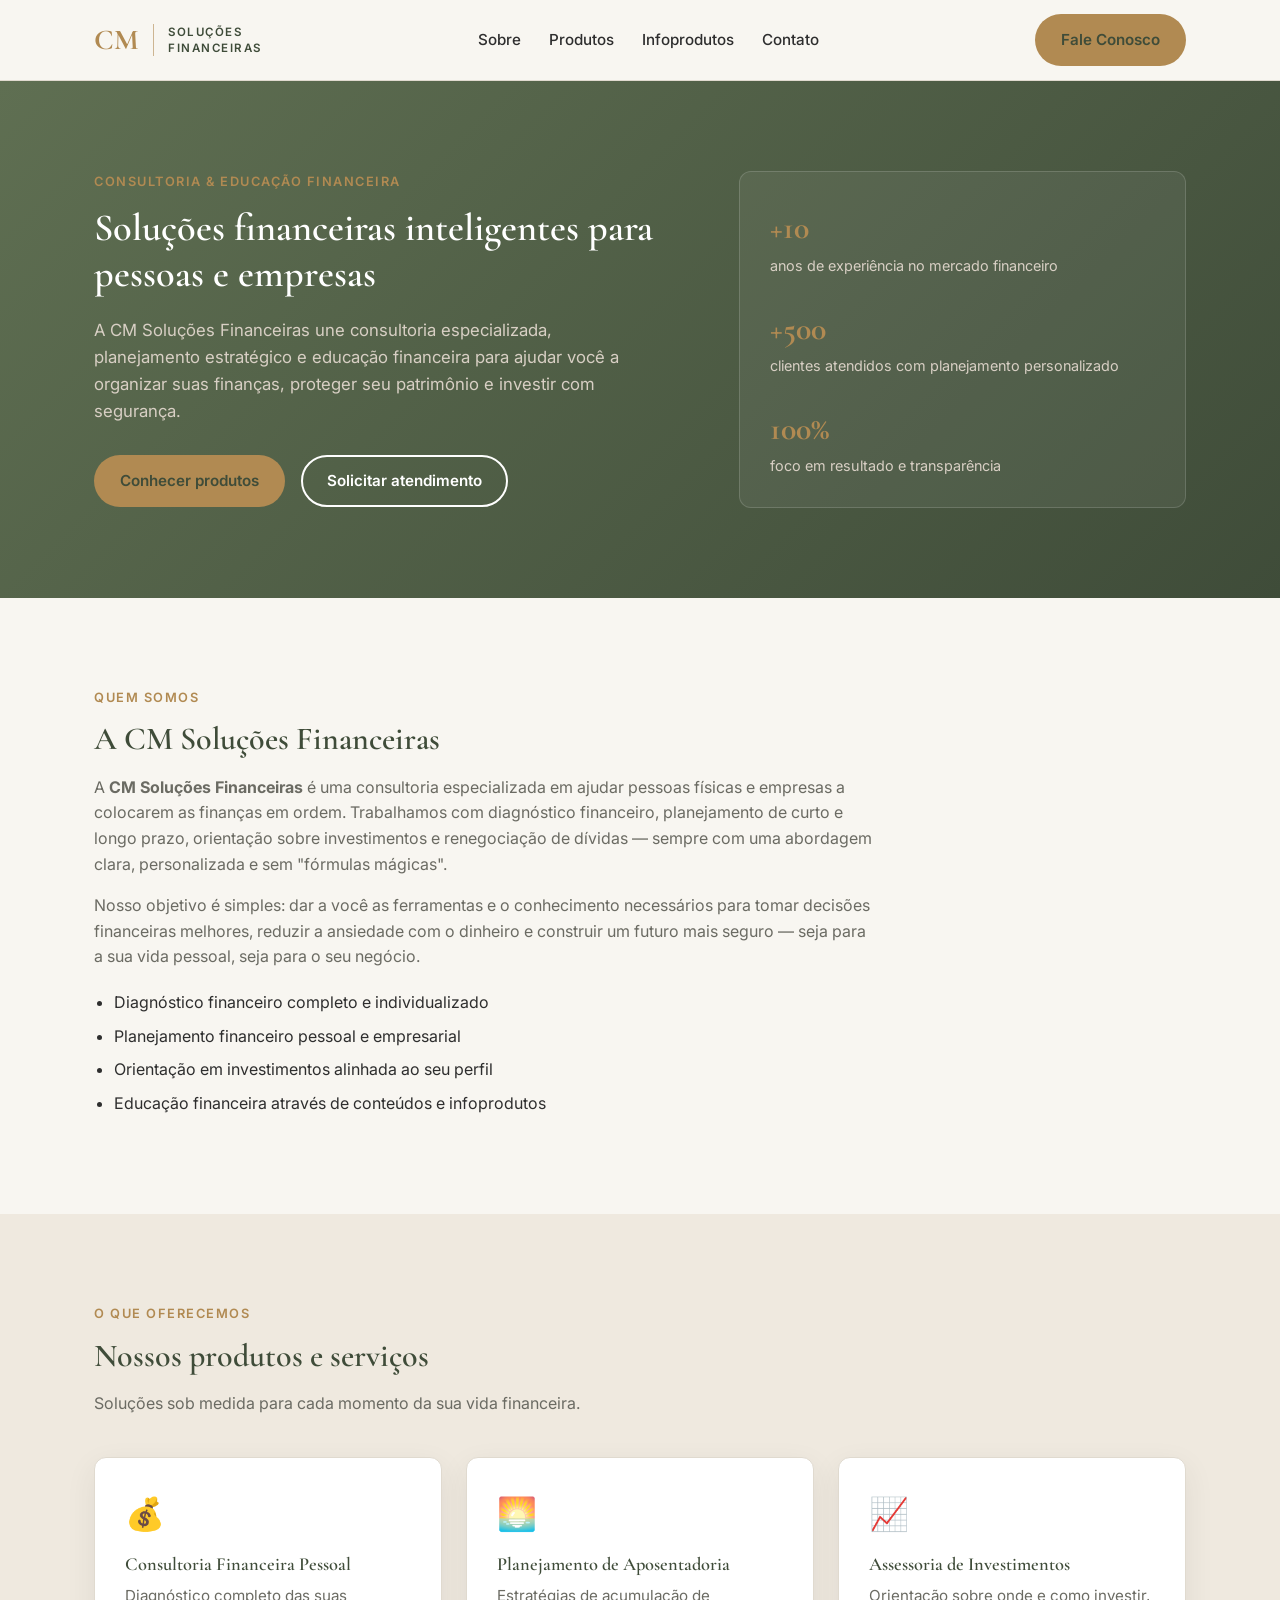
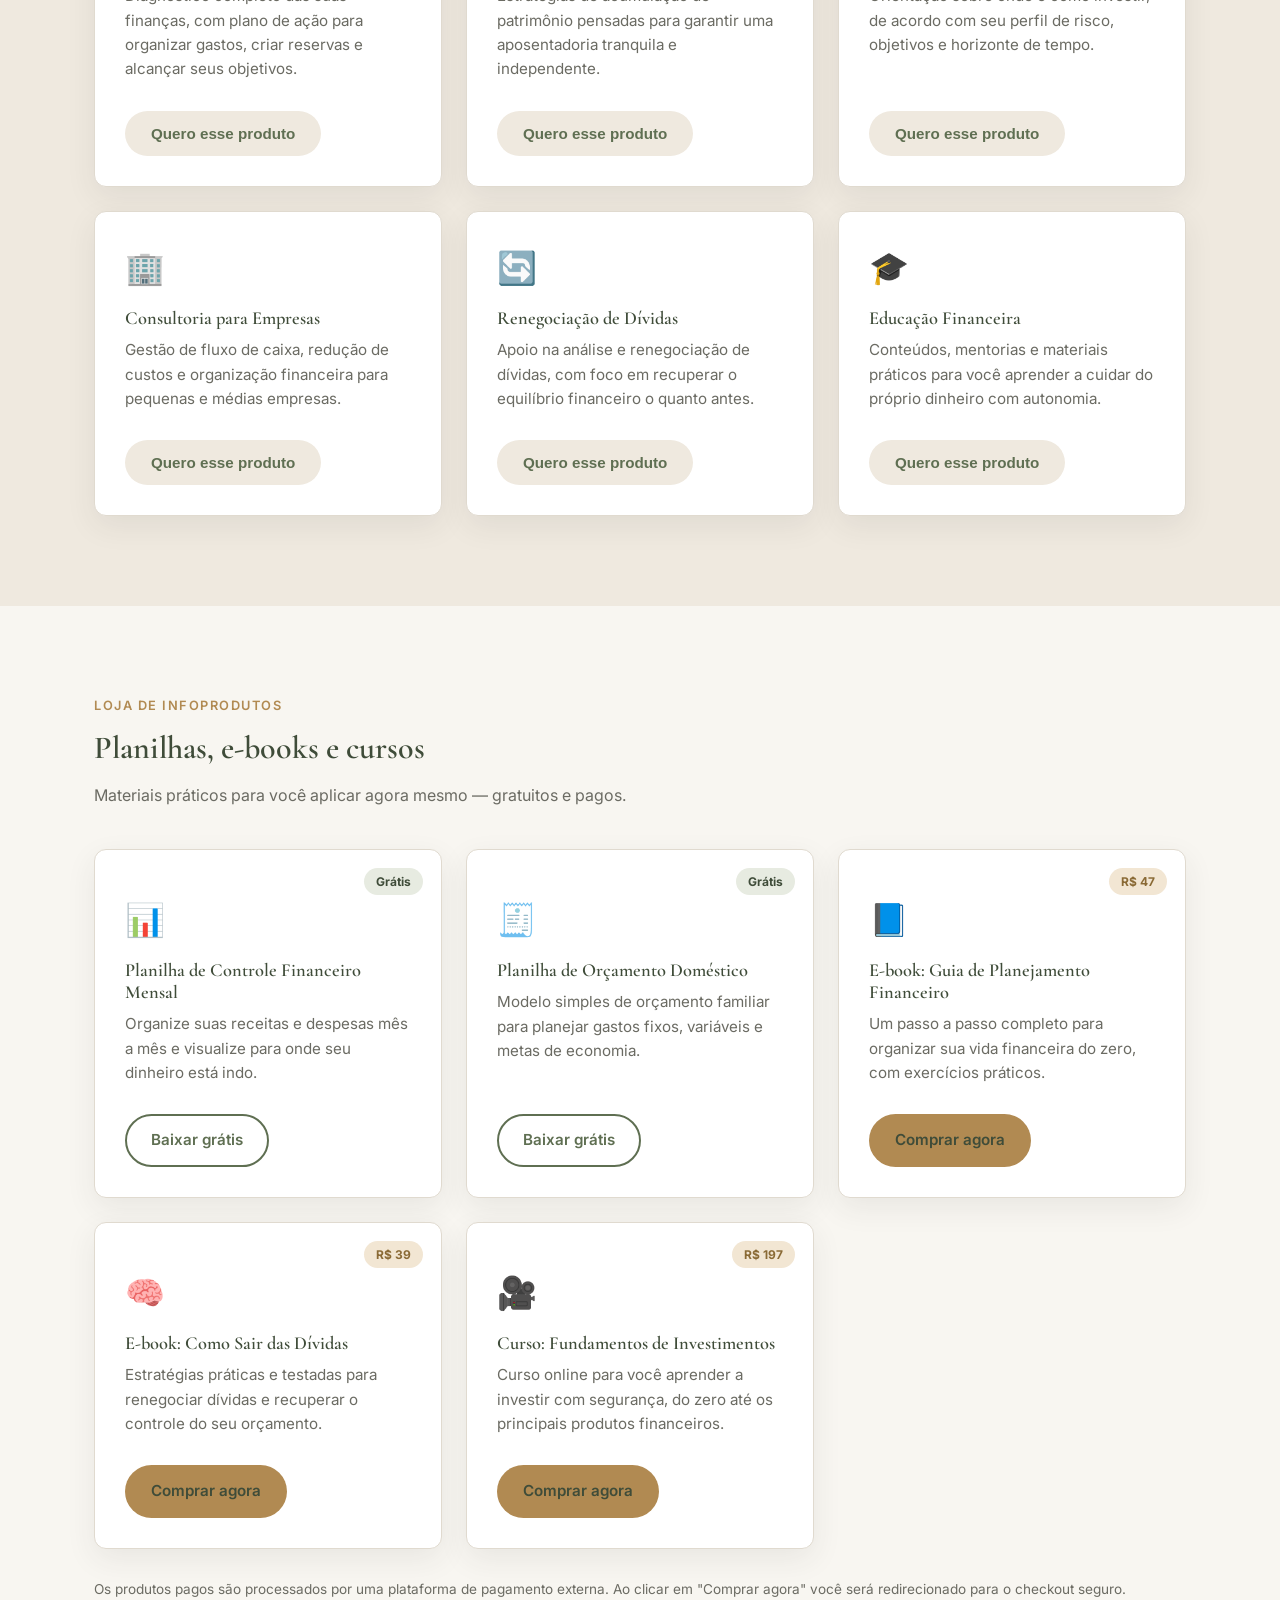
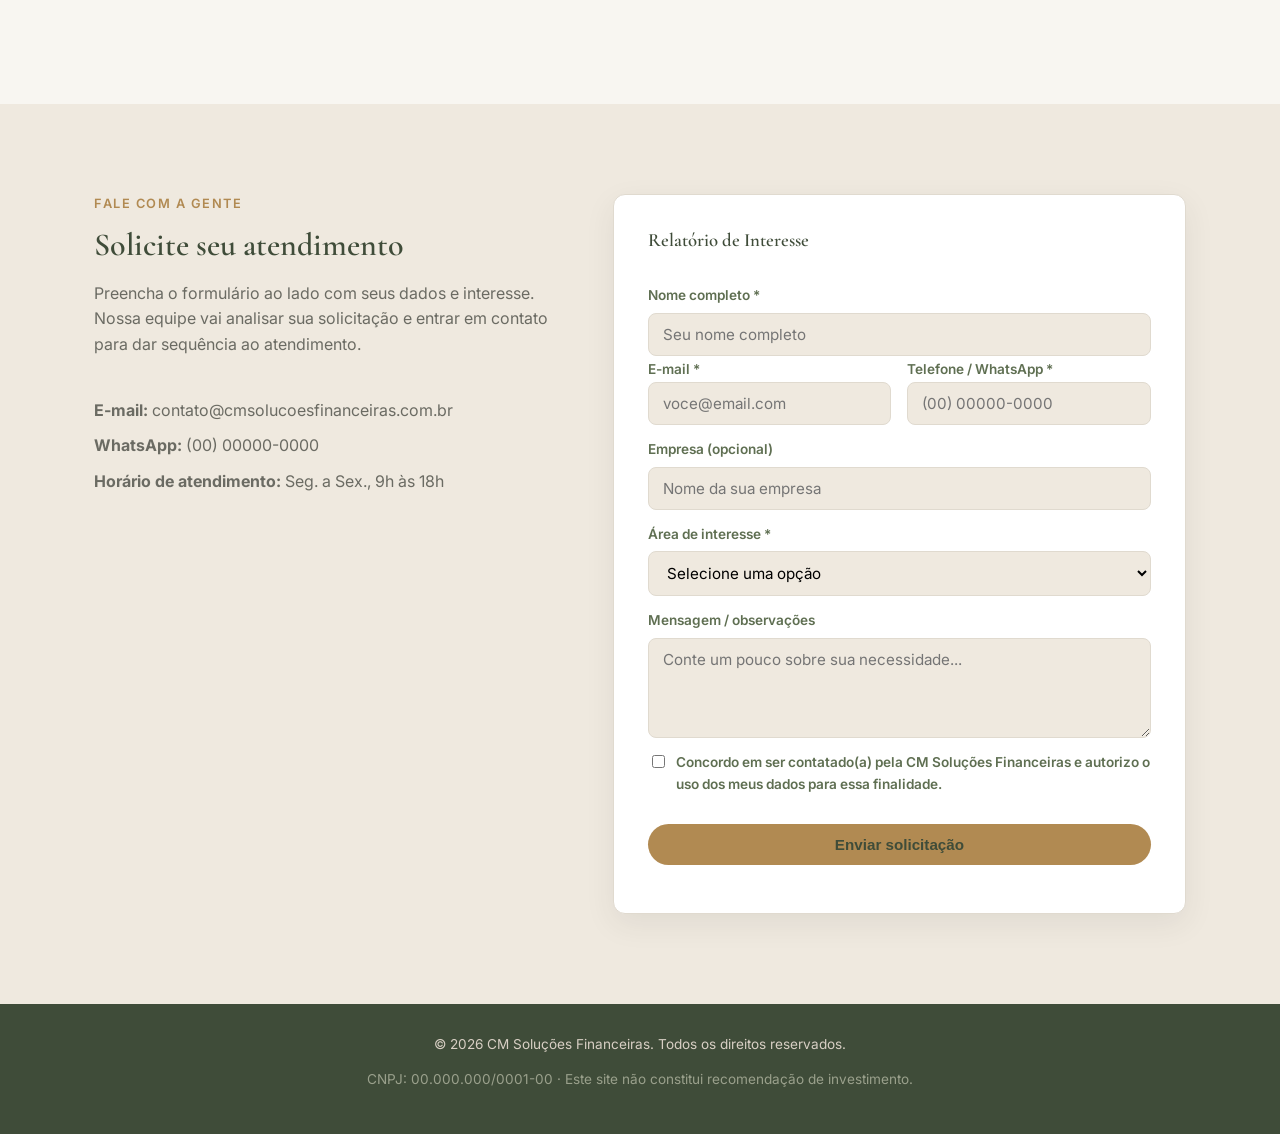
==== index.html @ c9928a62 "Aplica identidade visual da CM Soluções Financeiras Atualiza paleta de cores (verde oliva, dourado, " ====
<!DOCTYPE html>
<html lang="pt-BR">
<head>
<meta charset="UTF-8">
<meta name="viewport" content="width=device-width, initial-scale=1.0">
<title>CM Soluções Financeiras | Consultoria e Planejamento Financeiro</title>
<meta name="description" content="A CM Soluções Financeiras ajuda pessoas e empresas a organizar suas finanças, planejar investimentos e alcançar liberdade financeira. Conheça nossos produtos e infoprodutos.">
<link rel="preconnect" href="https://fonts.googleapis.com">
<link rel="preconnect" href="https://fonts.gstatic.com" crossorigin>
<link href="https://fonts.googleapis.com/css2?family=Cormorant+Garamond:wght@500;600;700&family=Inter:wght@400;500;600&display=swap" rel="stylesheet">
<link rel="stylesheet" href="assets/css/style.css">
</head>
<body>

<header class="site-header" id="topo">
  <div class="container header-inner">
    <a href="#topo" class="logo">
      <span class="logo-mark">CM</span>
      <span class="logo-divider"></span>
      <span class="logo-text">Soluções<br>Financeiras</span>
    </a>

    <nav class="nav" id="nav">
      <a href="#sobre">Sobre</a>
      <a href="#produtos">Produtos</a>
      <a href="#infoprodutos">Infoprodutos</a>
      <a href="#contato">Contato</a>
    </nav>

    <a href="#contato" class="btn btn-primary nav-cta">Fale Conosco</a>

    <button class="nav-toggle" id="navToggle" aria-label="Abrir menu" aria-expanded="false">
      <span></span><span></span><span></span>
    </button>
  </div>
</header>

<main>

  <!-- HERO -->
  <section class="hero">
    <div class="container hero-inner">
      <div class="hero-text">
        <p class="eyebrow">Consultoria &amp; Educação Financeira</p>
        <h1>Soluções financeiras inteligentes para pessoas e empresas</h1>
        <p class="hero-sub">
          A CM Soluções Financeiras une consultoria especializada, planejamento estratégico
          e educação financeira para ajudar você a organizar suas finanças, proteger seu
          patrimônio e investir com segurança.
        </p>
        <div class="hero-actions">
          <a href="#produtos" class="btn btn-primary">Conhecer produtos</a>
          <a href="#contato" class="btn btn-outline">Solicitar atendimento</a>
        </div>
      </div>
      <div class="hero-card">
        <div class="hero-card-stat">
          <span class="stat-number">+10</span>
          <span class="stat-label">anos de experiência no mercado financeiro</span>
        </div>
        <div class="hero-card-stat">
          <span class="stat-number">+500</span>
          <span class="stat-label">clientes atendidos com planejamento personalizado</span>
        </div>
        <div class="hero-card-stat">
          <span class="stat-number">100%</span>
          <span class="stat-label">foco em resultado e transparência</span>
        </div>
      </div>
    </div>
  </section>

  <!-- SOBRE -->
  <section id="sobre" class="section">
    <div class="container">
      <p class="section-eyebrow">Quem somos</p>
      <h2 class="section-title">A CM Soluções Financeiras</h2>
      <div class="sobre-grid">
        <p class="sobre-texto">
          A <strong>CM Soluções Financeiras</strong> é uma consultoria especializada em ajudar
          pessoas físicas e empresas a colocarem as finanças em ordem. Trabalhamos com
          diagnóstico financeiro, planejamento de curto e longo prazo, orientação sobre
          investimentos e renegociação de dívidas — sempre com uma abordagem clara,
          personalizada e sem "fórmulas mágicas".
        </p>
        <p class="sobre-texto">
          Nosso objetivo é simples: dar a você as ferramentas e o conhecimento necessários
          para tomar decisões financeiras melhores, reduzir a ansiedade com o dinheiro e
          construir um futuro mais seguro — seja para a sua vida pessoal, seja para o seu
          negócio.
        </p>
        <ul class="sobre-lista">
          <li>Diagnóstico financeiro completo e individualizado</li>
          <li>Planejamento financeiro pessoal e empresarial</li>
          <li>Orientação em investimentos alinhada ao seu perfil</li>
          <li>Educação financeira através de conteúdos e infoprodutos</li>
        </ul>
      </div>
    </div>
  </section>

  <!-- PRODUTOS -->
  <section id="produtos" class="section section-alt">
    <div class="container">
      <p class="section-eyebrow">O que oferecemos</p>
      <h2 class="section-title">Nossos produtos e serviços</h2>
      <p class="section-sub">Soluções sob medida para cada momento da sua vida financeira.</p>

      <div class="cards-grid">

        <div class="card" data-interesse="Consultoria Financeira Pessoal">
          <div class="card-icon">💰</div>
          <h3>Consultoria Financeira Pessoal</h3>
          <p>Diagnóstico completo das suas finanças, com plano de ação para organizar
             gastos, criar reservas e alcançar seus objetivos.</p>
          <button class="btn btn-ghost card-btn">Quero esse produto</button>
        </div>

        <div class="card" data-interesse="Planejamento de Aposentadoria">
          <div class="card-icon">🌅</div>
          <h3>Planejamento de Aposentadoria</h3>
          <p>Estratégias de acumulação de patrimônio pensadas para garantir uma
             aposentadoria tranquila e independente.</p>
          <button class="btn btn-ghost card-btn">Quero esse produto</button>
        </div>

        <div class="card" data-interesse="Assessoria de Investimentos">
          <div class="card-icon">📈</div>
          <h3>Assessoria de Investimentos</h3>
          <p>Orientação sobre onde e como investir, de acordo com seu perfil de risco,
             objetivos e horizonte de tempo.</p>
          <button class="btn btn-ghost card-btn">Quero esse produto</button>
        </div>

        <div class="card" data-interesse="Consultoria Financeira para Empresas">
          <div class="card-icon">🏢</div>
          <h3>Consultoria para Empresas</h3>
          <p>Gestão de fluxo de caixa, redução de custos e organização financeira para
             pequenas e médias empresas.</p>
          <button class="btn btn-ghost card-btn">Quero esse produto</button>
        </div>

        <div class="card" data-interesse="Renegociação de Dívidas">
          <div class="card-icon">🔄</div>
          <h3>Renegociação de Dívidas</h3>
          <p>Apoio na análise e renegociação de dívidas, com foco em recuperar o
             equilíbrio financeiro o quanto antes.</p>
          <button class="btn btn-ghost card-btn">Quero esse produto</button>
        </div>

        <div class="card" data-interesse="Educação Financeira">
          <div class="card-icon">🎓</div>
          <h3>Educação Financeira</h3>
          <p>Conteúdos, mentorias e materiais práticos para você aprender a cuidar do
             próprio dinheiro com autonomia.</p>
          <button class="btn btn-ghost card-btn">Quero esse produto</button>
        </div>

      </div>
    </div>
  </section>

  <!-- INFOPRODUTOS -->
  <section id="infoprodutos" class="section">
    <div class="container">
      <p class="section-eyebrow">Loja de Infoprodutos</p>
      <h2 class="section-title">Planilhas, e-books e cursos</h2>
      <p class="section-sub">
        Materiais práticos para você aplicar agora mesmo — gratuitos e pagos.
      </p>

      <div class="cards-grid cards-grid-info">

        <div class="card card-info">
          <span class="badge badge-free">Grátis</span>
          <div class="card-icon">📊</div>
          <h3>Planilha de Controle Financeiro Mensal</h3>
          <p>Organize suas receitas e despesas mês a mês e visualize para onde seu
             dinheiro está indo.</p>
          <a href="assets/downloads/planilha-controle-financeiro-mensal.csv"
             class="btn btn-outline card-btn" download>Baixar grátis</a>
        </div>

        <div class="card card-info">
          <span class="badge badge-free">Grátis</span>
          <div class="card-icon">🧾</div>
          <h3>Planilha de Orçamento Doméstico</h3>
          <p>Modelo simples de orçamento familiar para planejar gastos fixos, variáveis
             e metas de economia.</p>
          <a href="assets/downloads/planilha-orcamento-domestico.csv"
             class="btn btn-outline card-btn" download>Baixar grátis</a>
        </div>

        <div class="card card-info">
          <span class="badge badge-paid">R$ 47</span>
          <div class="card-icon">📘</div>
          <h3>E-book: Guia de Planejamento Financeiro</h3>
          <p>Um passo a passo completo para organizar sua vida financeira do zero, com
             exercícios práticos.</p>
          <a href="#" class="btn btn-primary card-btn btn-comprar" data-produto="E-book Guia de Planejamento Financeiro">Comprar agora</a>
        </div>

        <div class="card card-info">
          <span class="badge badge-paid">R$ 39</span>
          <div class="card-icon">🧠</div>
          <h3>E-book: Como Sair das Dívidas</h3>
          <p>Estratégias práticas e testadas para renegociar dívidas e recuperar o
             controle do seu orçamento.</p>
          <a href="#" class="btn btn-primary card-btn btn-comprar" data-produto="E-book Como Sair das Dividas">Comprar agora</a>
        </div>

        <div class="card card-info">
          <span class="badge badge-paid">R$ 197</span>
          <div class="card-icon">🎥</div>
          <h3>Curso: Fundamentos de Investimentos</h3>
          <p>Curso online para você aprender a investir com segurança, do zero até os
             principais produtos financeiros.</p>
          <a href="#" class="btn btn-primary card-btn btn-comprar" data-produto="Curso Fundamentos de Investimentos">Comprar agora</a>
        </div>

      </div>

      <p class="info-nota">
        Os produtos pagos são processados por uma plataforma de pagamento externa.
        Ao clicar em "Comprar agora" você será redirecionado para o checkout seguro.
      </p>
    </div>
  </section>

  <!-- CONTATO / RELATÓRIO -->
  <section id="contato" class="section section-alt">
    <div class="container contato-grid">
      <div class="contato-info">
        <p class="section-eyebrow">Fale com a gente</p>
        <h2 class="section-title">Solicite seu atendimento</h2>
        <p class="section-sub">
          Preencha o formulário ao lado com seus dados e interesse. Nossa equipe vai
          analisar sua solicitação e entrar em contato para dar sequência ao atendimento.
        </p>

        <ul class="contato-lista">
          <li><strong>E-mail:</strong> contato@cmsolucoesfinanceiras.com.br</li>
          <li><strong>WhatsApp:</strong> (00) 00000-0000</li>
          <li><strong>Horário de atendimento:</strong> Seg. a Sex., 9h às 18h</li>
        </ul>
      </div>

      <form class="form-relatorio" id="formRelatorio" action="https://formspree.io/f/SEU_FORM_ID" method="POST">
        <h3>Relatório de Interesse</h3>

        <label for="nome">Nome completo *</label>
        <input type="text" id="nome" name="nome" required placeholder="Seu nome completo">

        <div class="form-row">
          <div>
            <label for="email">E-mail *</label>
            <input type="email" id="email" name="email" required placeholder="voce@email.com">
          </div>
          <div>
            <label for="telefone">Telefone / WhatsApp *</label>
            <input type="tel" id="telefone" name="telefone" required placeholder="(00) 00000-0000">
          </div>
        </div>

        <label for="empresa">Empresa (opcional)</label>
        <input type="text" id="empresa" name="empresa" placeholder="Nome da sua empresa">

        <label for="interesse">Área de interesse *</label>
        <select id="interesse" name="interesse" required>
          <option value="" disabled selected>Selecione uma opção</option>
          <option>Consultoria Financeira Pessoal</option>
          <option>Planejamento de Aposentadoria</option>
          <option>Assessoria de Investimentos</option>
          <option>Consultoria Financeira para Empresas</option>
          <option>Renegociação de Dívidas</option>
          <option>Educação Financeira</option>
          <option>Outro</option>
        </select>

        <label for="mensagem">Mensagem / observações</label>
        <textarea id="mensagem" name="mensagem" rows="4" placeholder="Conte um pouco sobre sua necessidade..."></textarea>

        <label class="checkbox-label">
          <input type="checkbox" required>
          Concordo em ser contatado(a) pela CM Soluções Financeiras e autorizo o uso
          dos meus dados para essa finalidade.
        </label>

        <button type="submit" class="btn btn-primary btn-block">Enviar solicitação</button>

        <p class="form-feedback" id="formFeedback" role="status"></p>
      </form>
    </div>
  </section>

</main>

<footer class="site-footer">
  <div class="container footer-inner">
    <p>&copy; <span id="ano"></span> CM Soluções Financeiras. Todos os direitos reservados.</p>
    <p class="footer-sub">CNPJ: 00.000.000/0001-00 · Este site não constitui recomendação de investimento.</p>
  </div>
</footer>

<script src="assets/js/main.js"></script>
</body>
</html>
---- assets/css/style.css ----
:root {
  --color-olive: #5f6f52;
  --color-olive-dark: #3f4c39;
  --color-gold: #b18a52;
  --color-beige: #d8cfc4;
  --color-offwhite: #f8f6f1;
  --color-graphite: #2e2e2e;
  --color-bg: var(--color-offwhite);
  --color-bg-alt: #efe9df;
  --color-text: var(--color-graphite);
  --color-text-light: #6b6b63;
  --color-border: #e0dacf;
  --radius: 12px;
  --shadow: 0 10px 30px rgba(46, 46, 46, 0.08);
  --max-width: 1140px;
}

* { box-sizing: border-box; }

html { scroll-behavior: smooth; }

body {
  margin: 0;
  font-family: 'Inter', system-ui, sans-serif;
  color: var(--color-text);
  background: var(--color-bg);
  line-height: 1.6;
}

h1, h2, h3 {
  font-family: 'Cormorant Garamond', 'Inter', serif;
  font-weight: 600;
  color: var(--color-olive-dark);
  margin: 0 0 .5em;
  line-height: 1.2;
}

p { margin: 0 0 1em; }

a { color: inherit; }

img { max-width: 100%; display: block; }

.container {
  max-width: var(--max-width);
  margin: 0 auto;
  padding: 0 24px;
}

/* Buttons */
.btn {
  display: inline-block;
  padding: 12px 24px;
  border-radius: 999px;
  font-weight: 600;
  font-size: 0.95rem;
  text-decoration: none;
  border: 2px solid transparent;
  cursor: pointer;
  transition: transform .15s ease, box-shadow .15s ease, background .15s ease, color .15s ease;
}
.btn:hover { transform: translateY(-2px); }

.btn-primary {
  background: var(--color-gold);
  color: var(--color-olive-dark);
}
.btn-primary:hover { box-shadow: 0 8px 20px rgba(177,138,82,.35); }

.btn-outline {
  background: transparent;
  border-color: var(--color-olive);
  color: var(--color-olive);
}
.btn-outline:hover { background: var(--color-olive); color: #fff; }

.btn-ghost {
  background: var(--color-bg-alt);
  color: var(--color-olive);
}
.btn-ghost:hover { background: var(--color-olive); color: #fff; }

.btn-block { width: 100%; text-align: center; border: none; }

/* Header */
.site-header {
  position: sticky;
  top: 0;
  z-index: 100;
  background: rgba(248,246,241,0.92);
  backdrop-filter: blur(6px);
  border-bottom: 1px solid var(--color-border);
}

.header-inner {
  display: flex;
  align-items: center;
  justify-content: space-between;
  padding-top: 14px;
  padding-bottom: 14px;
  gap: 20px;
}

.logo {
  display: flex;
  align-items: center;
  gap: 14px;
  text-decoration: none;
  white-space: nowrap;
}
.logo-mark {
  font-family: 'Cormorant Garamond', serif;
  font-weight: 700;
  font-size: 1.8rem;
  color: var(--color-gold);
}
.logo-divider {
  width: 1px;
  height: 32px;
  background: var(--color-gold);
  opacity: .6;
}
.logo-text {
  font-family: 'Inter', sans-serif;
  font-weight: 600;
  font-size: 0.72rem;
  letter-spacing: 1.5px;
  text-transform: uppercase;
  color: var(--color-olive-dark);
  line-height: 1.4;
}

.nav {
  display: flex;
  gap: 28px;
  flex: 1;
  justify-content: center;
}
.nav a {
  text-decoration: none;
  color: var(--color-text);
  font-weight: 500;
  font-size: 0.95rem;
}
.nav a:hover { color: var(--color-olive); }

.nav-cta { white-space: nowrap; }

.nav-toggle {
  display: none;
  flex-direction: column;
  justify-content: center;
  gap: 5px;
  width: 34px;
  height: 34px;
  background: none;
  border: none;
  cursor: pointer;
}
.nav-toggle span {
  display: block;
  height: 2px;
  background: var(--color-olive);
  border-radius: 2px;
}

/* Hero */
.hero {
  background: linear-gradient(135deg, var(--color-olive) 0%, var(--color-olive-dark) 100%);
  color: #fff;
  padding: 90px 0;
}

.hero-inner {
  display: grid;
  grid-template-columns: 1.2fr 0.9fr;
  gap: 50px;
  align-items: center;
}

.eyebrow, .section-eyebrow {
  text-transform: uppercase;
  letter-spacing: 1.5px;
  font-size: 0.8rem;
  font-weight: 600;
  color: var(--color-gold);
  margin-bottom: 12px;
}

.hero h1 {
  color: #fff;
  font-size: 2.4rem;
  margin-bottom: 20px;
}

.hero-sub {
  color: var(--color-beige);
  font-size: 1.05rem;
  max-width: 540px;
}

.hero-actions {
  display: flex;
  gap: 16px;
  margin-top: 30px;
  flex-wrap: wrap;
}

.hero .btn-outline {
  border-color: #fff;
  color: #fff;
}
.hero .btn-outline:hover { background: #fff; color: var(--color-olive); }

.hero-card {
  background: rgba(255,255,255,0.06);
  border: 1px solid rgba(255,255,255,0.15);
  border-radius: var(--radius);
  padding: 30px;
  display: flex;
  flex-direction: column;
  gap: 26px;
}

.hero-card-stat { display: flex; flex-direction: column; }
.stat-number {
  font-family: 'Cormorant Garamond', serif;
  font-size: 2rem;
  font-weight: 700;
  color: var(--color-gold);
}
.stat-label { color: var(--color-beige); font-size: 0.9rem; }

/* Sections */
.section { padding: 90px 0; }
.section-alt { background: var(--color-bg-alt); }

.section-title { font-size: 2rem; }
.section-sub {
  color: var(--color-text-light);
  max-width: 620px;
  margin-bottom: 40px;
}

/* Sobre */
.sobre-grid { max-width: 780px; }
.sobre-texto { color: var(--color-text-light); }
.sobre-lista {
  margin: 20px 0 0;
  padding-left: 20px;
  color: var(--color-text);
}
.sobre-lista li { margin-bottom: 8px; }

/* Cards */
.cards-grid {
  display: grid;
  grid-template-columns: repeat(3, 1fr);
  gap: 24px;
  margin-top: 20px;
}

.card {
  position: relative;
  background: #fff;
  border: 1px solid var(--color-border);
  border-radius: var(--radius);
  padding: 30px;
  box-shadow: var(--shadow);
  display: flex;
  flex-direction: column;
}

.card-icon { font-size: 2rem; margin-bottom: 14px; }

.card h3 { font-size: 1.15rem; }

.card p {
  color: var(--color-text-light);
  font-size: 0.95rem;
  flex: 1;
}

.card-btn { margin-top: 14px; align-self: flex-start; }

.card-info { padding-top: 44px; }

.badge {
  position: absolute;
  top: 18px;
  right: 18px;
  font-size: 0.75rem;
  font-weight: 700;
  padding: 4px 12px;
  border-radius: 999px;
}
.badge-free { background: #e7ebe1; color: var(--color-olive-dark); }
.badge-paid { background: #f2e6d3; color: #8a6a35; }

.info-nota {
  margin-top: 30px;
  font-size: 0.85rem;
  color: var(--color-text-light);
}

/* Contato */
.contato-grid {
  display: grid;
  grid-template-columns: 0.9fr 1.1fr;
  gap: 50px;
  align-items: start;
}

.contato-lista {
  list-style: none;
  padding: 0;
  margin-top: 24px;
  color: var(--color-text-light);
}
.contato-lista li { margin-bottom: 10px; }

.form-relatorio {
  background: #fff;
  border: 1px solid var(--color-border);
  border-radius: var(--radius);
  padding: 34px;
  box-shadow: var(--shadow);
  display: flex;
  flex-direction: column;
}

.form-relatorio h3 { margin-bottom: 20px; }

.form-relatorio label {
  font-size: 0.85rem;
  font-weight: 600;
  margin: 14px 0 6px;
  color: var(--color-olive);
}

.form-relatorio input,
.form-relatorio select,
.form-relatorio textarea {
  width: 100%;
  padding: 11px 14px;
  border: 1px solid var(--color-border);
  border-radius: 8px;
  font-family: inherit;
  font-size: 0.95rem;
  background: var(--color-bg-alt);
}

.form-relatorio input:focus,
.form-relatorio select:focus,
.form-relatorio textarea:focus {
  outline: 2px solid var(--color-gold);
  outline-offset: 1px;
  background: #fff;
}

.form-row {
  display: grid;
  grid-template-columns: 1fr 1fr;
  gap: 16px;
}

.checkbox-label {
  display: flex;
  align-items: flex-start;
  gap: 8px;
  font-size: 0.8rem;
  font-weight: 400;
  color: var(--color-text-light);
  margin-top: 18px;
}
.checkbox-label input { width: auto; margin-top: 3px; }

.form-relatorio .btn { margin-top: 22px; }

.form-feedback {
  margin: 14px 0 0;
  font-size: 0.9rem;
  text-align: center;
}
.form-feedback.success { color: var(--color-olive); }
.form-feedback.error { color: #b3261e; }

/* Footer */
.site-footer {
  background: var(--color-olive-dark);
  color: var(--color-beige);
  padding: 30px 0;
  text-align: center;
  font-size: 0.85rem;
}
.footer-sub { color: #9aa08c; margin-top: 6px; }

/* Responsive */
@media (max-width: 900px) {
  .hero-inner { grid-template-columns: 1fr; }
  .contato-grid { grid-template-columns: 1fr; }
  .cards-grid { grid-template-columns: repeat(2, 1fr); }
}

@media (max-width: 720px) {
  .nav, .nav-cta { display: none; }
  .nav-toggle { display: flex; }

  .site-header.open .nav {
    display: flex;
    flex-direction: column;
    position: absolute;
    top: 100%;
    left: 0;
    right: 0;
    background: #fff;
    padding: 20px 24px;
    border-bottom: 1px solid var(--color-border);
  }
  .site-header.open .nav-cta {
    display: inline-block;
    position: absolute;
    top: 100%;
    right: 24px;
    margin-top: 190px;
  }

  .cards-grid { grid-template-columns: 1fr; }
  .form-row { grid-template-columns: 1fr; }
  .hero h1 { font-size: 1.9rem; }
}
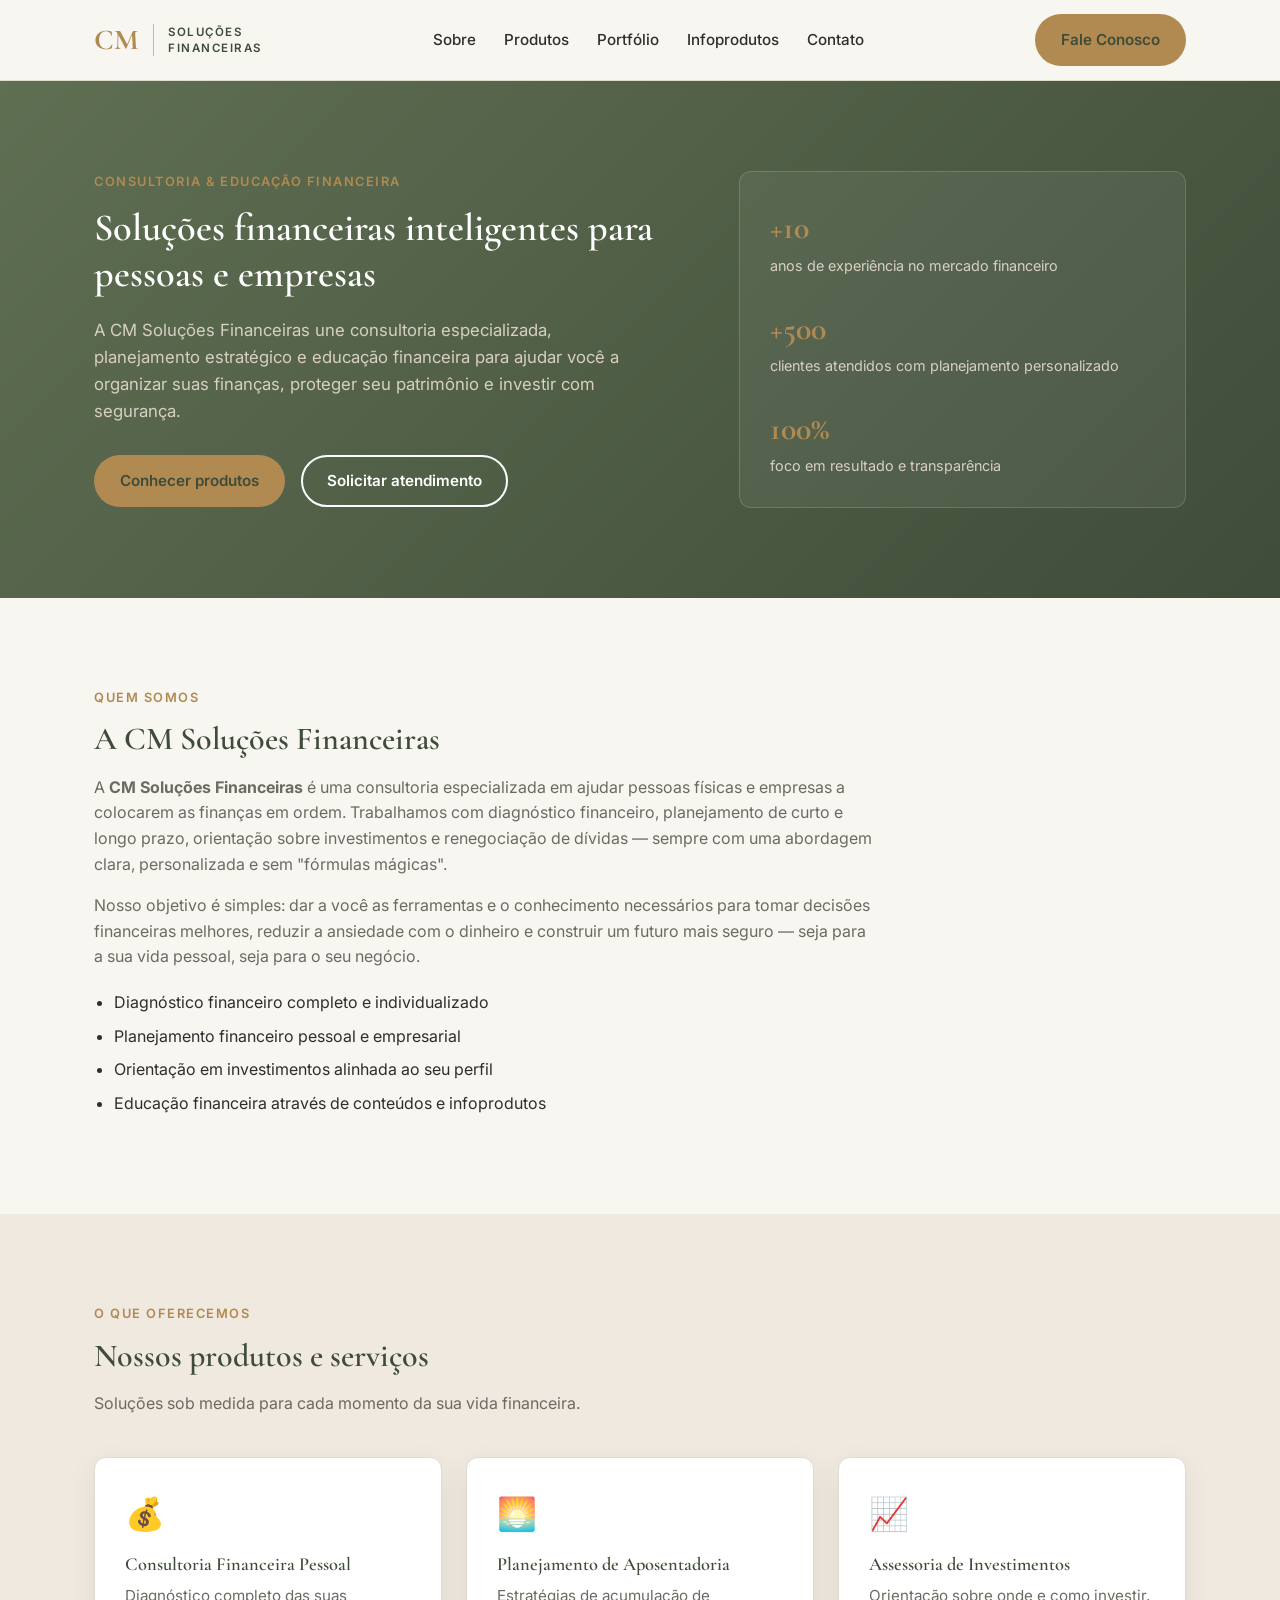
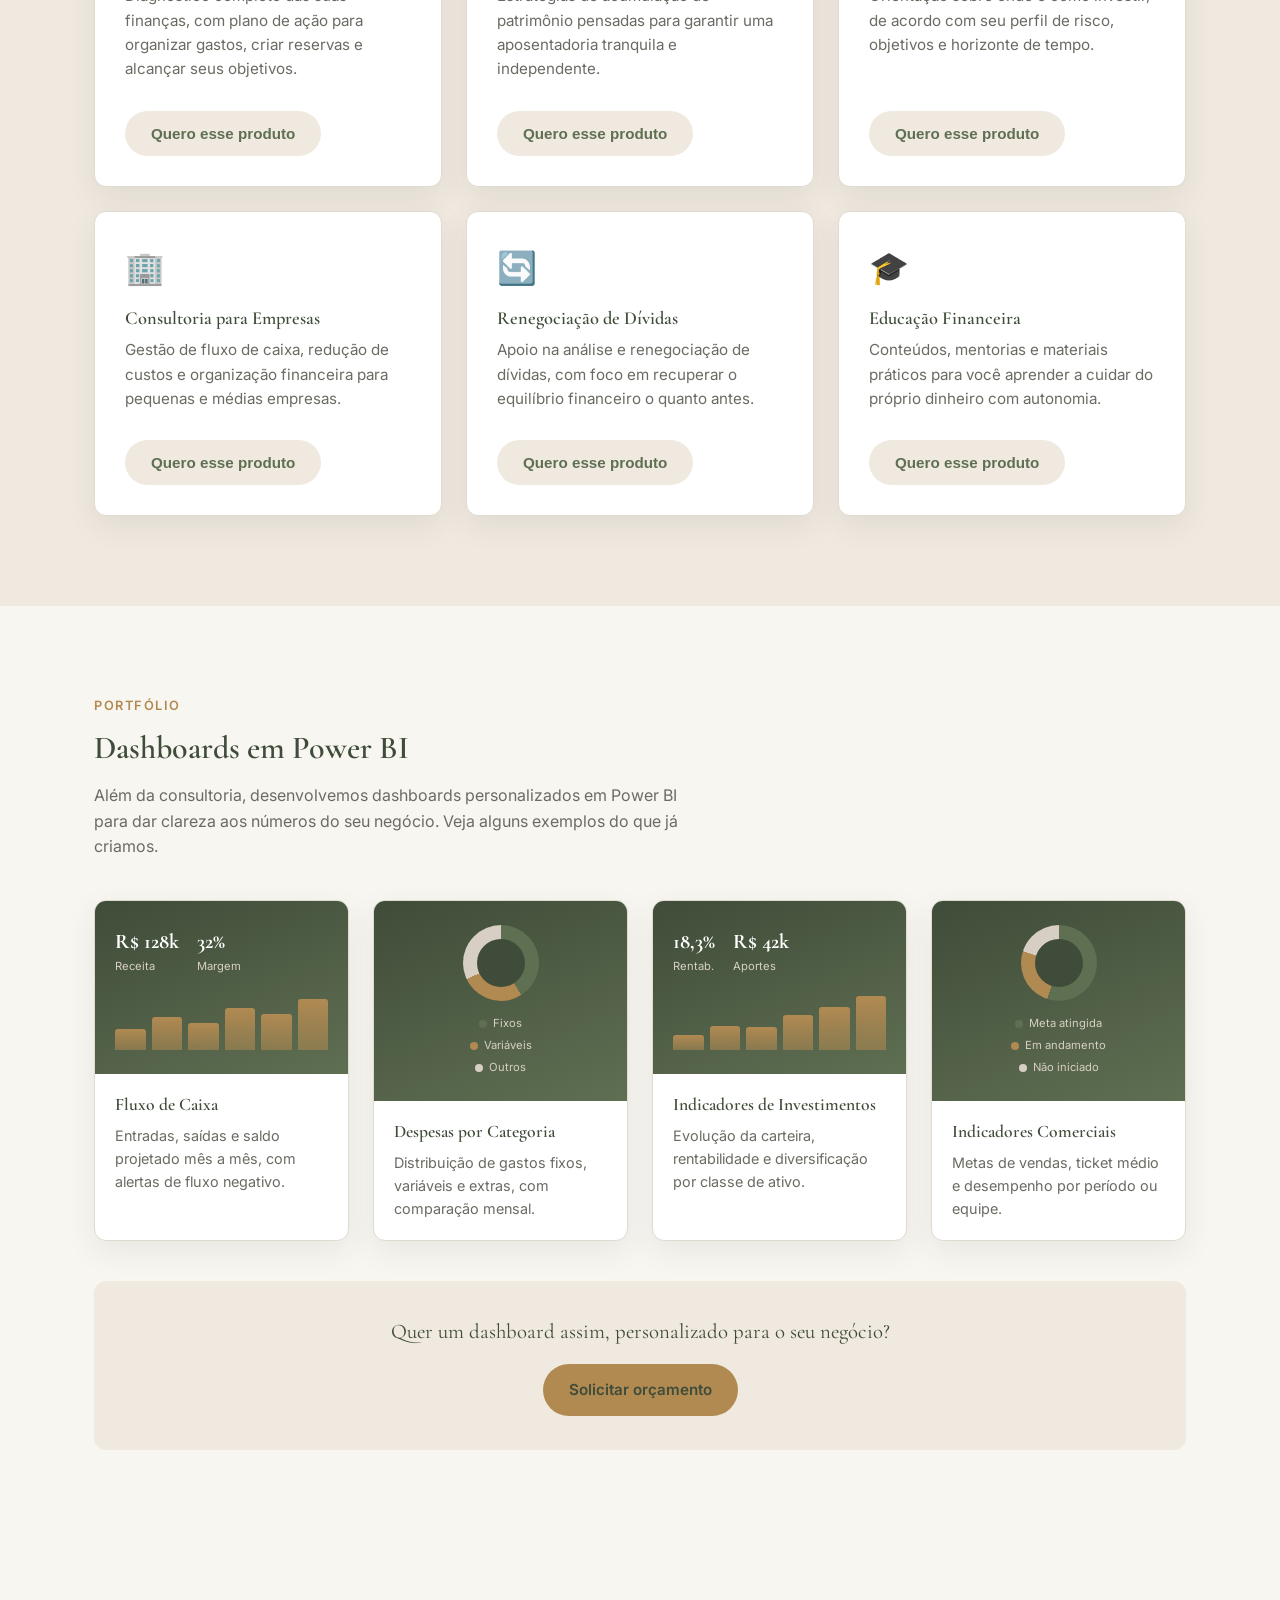
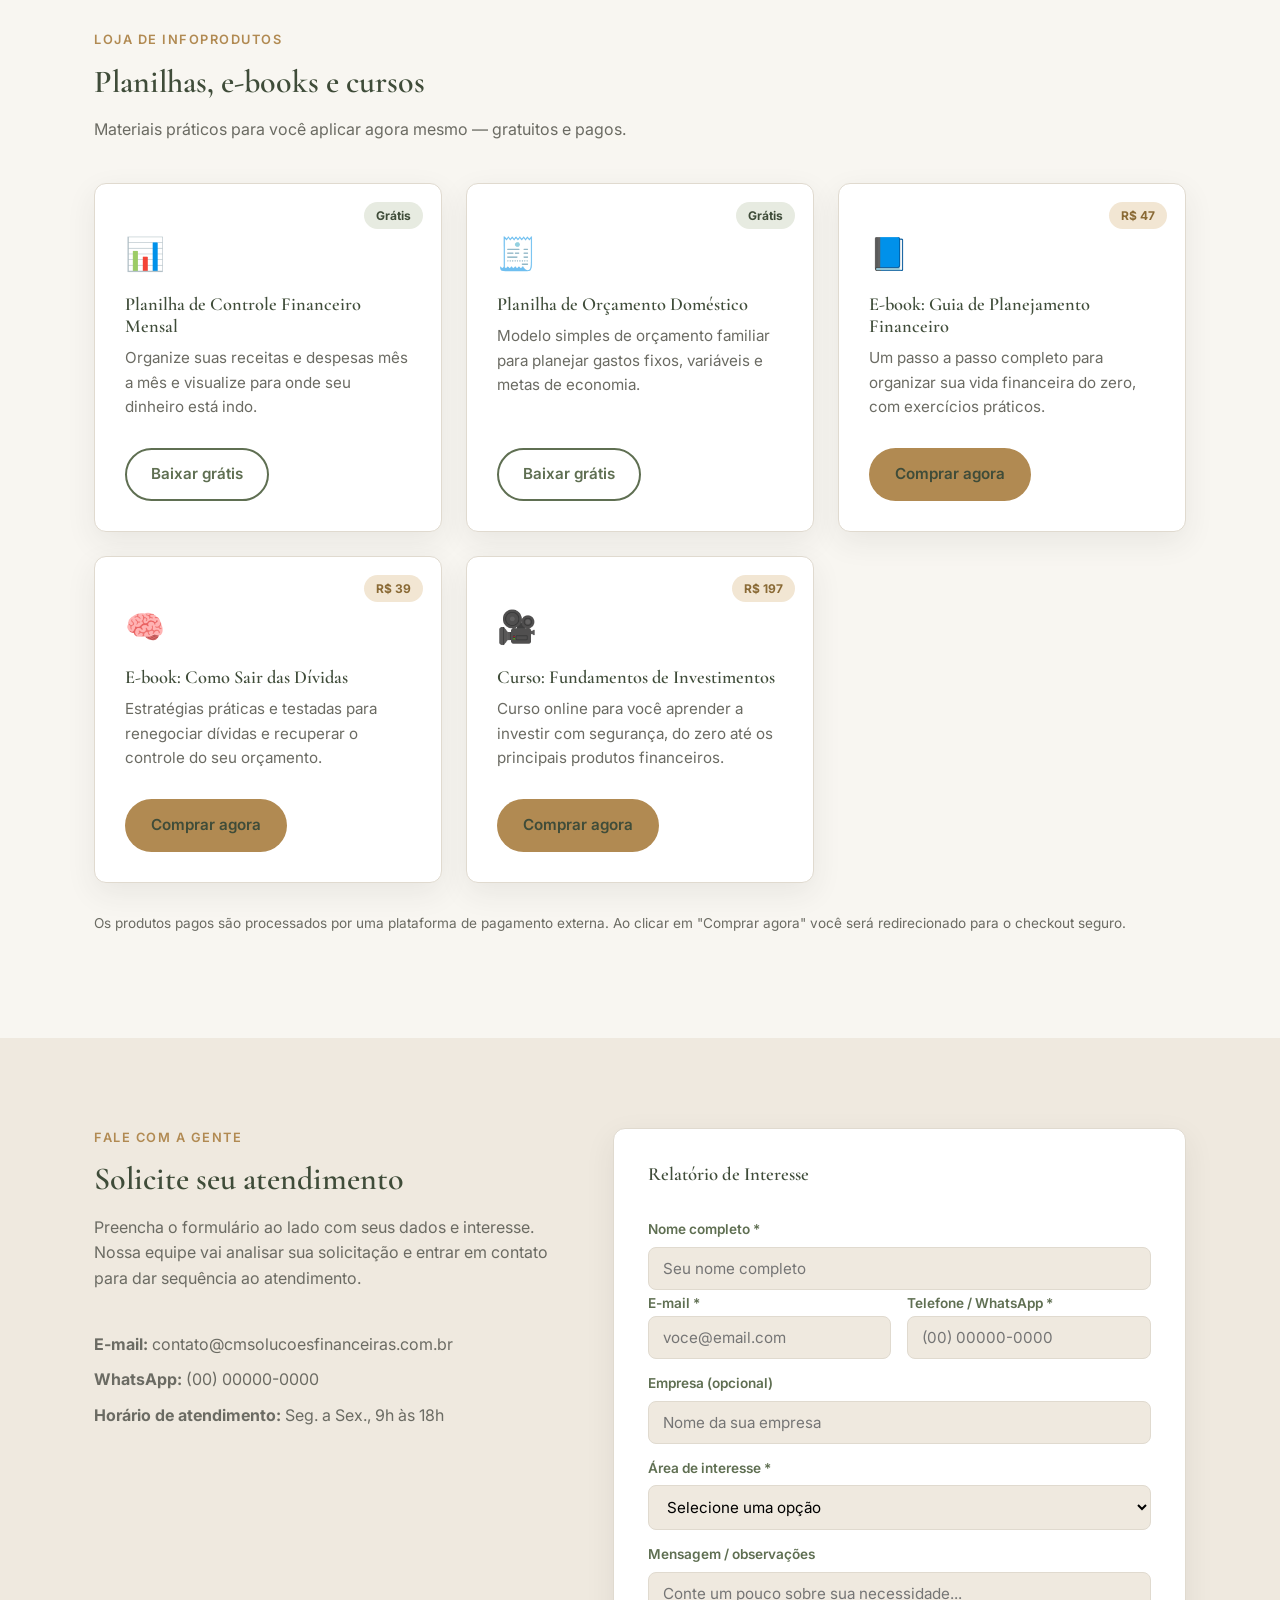
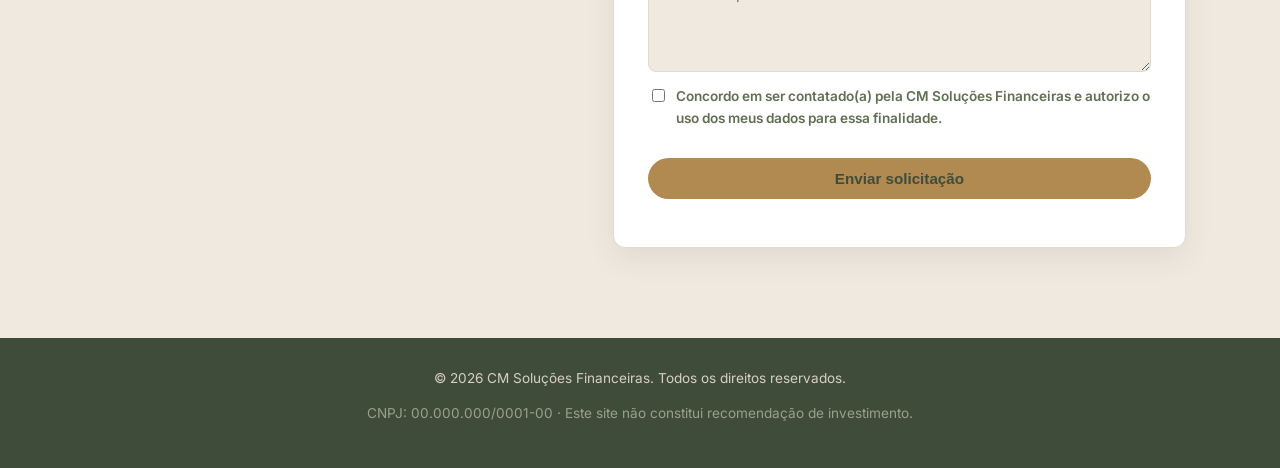
==== commit 55001cbe: "Adiciona portfólio de dashboards em Power BI Nova seção entre Produtos e Infoprodutos com 4 exemplos" ====
--- a/index.html
+++ b/index.html
@@ -23,6 +23,7 @@
     <nav class="nav" id="nav">
       <a href="#sobre">Sobre</a>
       <a href="#produtos">Produtos</a>
+      <a href="#portfolio">Portfólio</a>
       <a href="#infoprodutos">Infoprodutos</a>
       <a href="#contato">Contato</a>
     </nav>
@@ -160,6 +161,99 @@
     </div>
   </section>
 
+  <!-- PORTFÓLIO POWER BI -->
+  <section id="portfolio" class="section">
+    <div class="container">
+      <p class="section-eyebrow">Portfólio</p>
+      <h2 class="section-title">Dashboards em Power BI</h2>
+      <p class="section-sub">
+        Além da consultoria, desenvolvemos dashboards personalizados em Power BI para
+        dar clareza aos números do seu negócio. Veja alguns exemplos do que já criamos.
+      </p>
+
+      <div class="portfolio-grid">
+
+        <article class="portfolio-card">
+          <div class="portfolio-preview">
+            <div class="mini-kpis">
+              <span class="mini-kpi"><strong>R$ 128k</strong>Receita</span>
+              <span class="mini-kpi"><strong>32%</strong>Margem</span>
+            </div>
+            <div class="mini-chart">
+              <span style="--h:35%"></span>
+              <span style="--h:55%"></span>
+              <span style="--h:45%"></span>
+              <span style="--h:70%"></span>
+              <span style="--h:60%"></span>
+              <span style="--h:85%"></span>
+            </div>
+          </div>
+          <div class="portfolio-info">
+            <h3>Fluxo de Caixa</h3>
+            <p>Entradas, saídas e saldo projetado mês a mês, com alertas de fluxo negativo.</p>
+          </div>
+        </article>
+
+        <article class="portfolio-card">
+          <div class="portfolio-preview">
+            <div class="mini-donut" style="--p1:41%; --p2:68%;"></div>
+            <div class="mini-legend">
+              <span><i style="background:var(--color-olive)"></i>Fixos</span>
+              <span><i style="background:var(--color-gold)"></i>Variáveis</span>
+              <span><i style="background:var(--color-beige)"></i>Outros</span>
+            </div>
+          </div>
+          <div class="portfolio-info">
+            <h3>Despesas por Categoria</h3>
+            <p>Distribuição de gastos fixos, variáveis e extras, com comparação mensal.</p>
+          </div>
+        </article>
+
+        <article class="portfolio-card">
+          <div class="portfolio-preview">
+            <div class="mini-kpis">
+              <span class="mini-kpi"><strong>18,3%</strong>Rentab.</span>
+              <span class="mini-kpi"><strong>R$ 42k</strong>Aportes</span>
+            </div>
+            <div class="mini-chart">
+              <span style="--h:25%"></span>
+              <span style="--h:40%"></span>
+              <span style="--h:38%"></span>
+              <span style="--h:58%"></span>
+              <span style="--h:72%"></span>
+              <span style="--h:90%"></span>
+            </div>
+          </div>
+          <div class="portfolio-info">
+            <h3>Indicadores de Investimentos</h3>
+            <p>Evolução da carteira, rentabilidade e diversificação por classe de ativo.</p>
+          </div>
+        </article>
+
+        <article class="portfolio-card">
+          <div class="portfolio-preview">
+            <div class="mini-donut" style="--p1:55%; --p2:80%;"></div>
+            <div class="mini-legend">
+              <span><i style="background:var(--color-olive)"></i>Meta atingida</span>
+              <span><i style="background:var(--color-gold)"></i>Em andamento</span>
+              <span><i style="background:var(--color-beige)"></i>Não iniciado</span>
+            </div>
+          </div>
+          <div class="portfolio-info">
+            <h3>Indicadores Comerciais</h3>
+            <p>Metas de vendas, ticket médio e desempenho por período ou equipe.</p>
+          </div>
+        </article>
+
+      </div>
+
+      <div class="portfolio-cta">
+        <p>Quer um dashboard assim, personalizado para o seu negócio?</p>
+        <a href="#contato" class="btn btn-primary" data-interesse="Dashboards em Power BI">Solicitar orçamento</a>
+      </div>
+    </div>
+  </section>
+
   <!-- INFOPRODUTOS -->
   <section id="infoprodutos" class="section">
     <div class="container">
@@ -274,6 +368,7 @@
           <option>Consultoria Financeira para Empresas</option>
           <option>Renegociação de Dívidas</option>
           <option>Educação Financeira</option>
+          <option>Dashboards em Power BI</option>
           <option>Outro</option>
         </select>
 
--- a/assets/css/style.css
+++ b/assets/css/style.css
@@ -303,6 +303,126 @@
   color: var(--color-text-light);
 }
 
+/* Portfólio */
+.portfolio-grid {
+  display: grid;
+  grid-template-columns: repeat(4, 1fr);
+  gap: 24px;
+  margin-top: 20px;
+}
+
+.portfolio-card {
+  background: #fff;
+  border: 1px solid var(--color-border);
+  border-radius: var(--radius);
+  overflow: hidden;
+  box-shadow: var(--shadow);
+  display: flex;
+  flex-direction: column;
+}
+
+.portfolio-preview {
+  background: linear-gradient(160deg, var(--color-olive-dark) 0%, var(--color-olive) 100%);
+  padding: 24px 20px;
+  min-height: 150px;
+  display: flex;
+  flex-direction: column;
+  justify-content: flex-end;
+  gap: 14px;
+}
+
+.mini-kpis {
+  display: flex;
+  gap: 18px;
+}
+.mini-kpi {
+  display: flex;
+  flex-direction: column;
+  font-size: 0.7rem;
+  color: var(--color-beige);
+}
+.mini-kpi strong {
+  font-family: 'Cormorant Garamond', serif;
+  font-size: 1.3rem;
+  font-weight: 700;
+  color: #fff;
+}
+
+.mini-chart {
+  display: flex;
+  align-items: flex-end;
+  gap: 6px;
+  height: 60px;
+}
+.mini-chart span {
+  flex: 1;
+  height: var(--h);
+  background: linear-gradient(180deg, var(--color-gold) 0%, rgba(177,138,82,0.55) 100%);
+  border-radius: 3px 3px 0 0;
+}
+
+.mini-donut {
+  width: 76px;
+  height: 76px;
+  margin: 0 auto;
+  border-radius: 50%;
+  background: conic-gradient(
+    var(--color-olive) 0% var(--p1),
+    var(--color-gold) var(--p1) var(--p2),
+    var(--color-beige) var(--p2) 100%
+  );
+  position: relative;
+}
+.mini-donut::after {
+  content: '';
+  position: absolute;
+  inset: 14px;
+  border-radius: 50%;
+  background: var(--color-olive-dark);
+}
+
+.mini-legend {
+  display: flex;
+  flex-direction: column;
+  gap: 4px;
+  align-items: center;
+}
+.mini-legend span {
+  display: flex;
+  align-items: center;
+  gap: 6px;
+  font-size: 0.7rem;
+  color: var(--color-beige);
+}
+.mini-legend i {
+  width: 8px;
+  height: 8px;
+  border-radius: 50%;
+  display: inline-block;
+}
+
+.portfolio-info { padding: 20px; }
+.portfolio-info h3 { font-size: 1.1rem; }
+.portfolio-info p {
+  color: var(--color-text-light);
+  font-size: 0.9rem;
+  margin: 0;
+}
+
+.portfolio-cta {
+  margin-top: 40px;
+  text-align: center;
+  background: var(--color-bg-alt);
+  border-radius: var(--radius);
+  padding: 34px;
+}
+.portfolio-cta p {
+  font-family: 'Cormorant Garamond', serif;
+  font-size: 1.3rem;
+  color: var(--color-olive-dark);
+  margin-bottom: 16px;
+}
+
 /* Contato */
 .contato-grid {
   display: grid;
@@ -400,6 +520,7 @@
   .hero-inner { grid-template-columns: 1fr; }
   .contato-grid { grid-template-columns: 1fr; }
   .cards-grid { grid-template-columns: repeat(2, 1fr); }
+  .portfolio-grid { grid-template-columns: repeat(2, 1fr); }
 }
 
 @media (max-width: 720px) {
@@ -426,6 +547,7 @@
   }
 
   .cards-grid { grid-template-columns: 1fr; }
+  .portfolio-grid { grid-template-columns: 1fr; }
   .form-row { grid-template-columns: 1fr; }
   .hero h1 { font-size: 1.9rem; }
 }
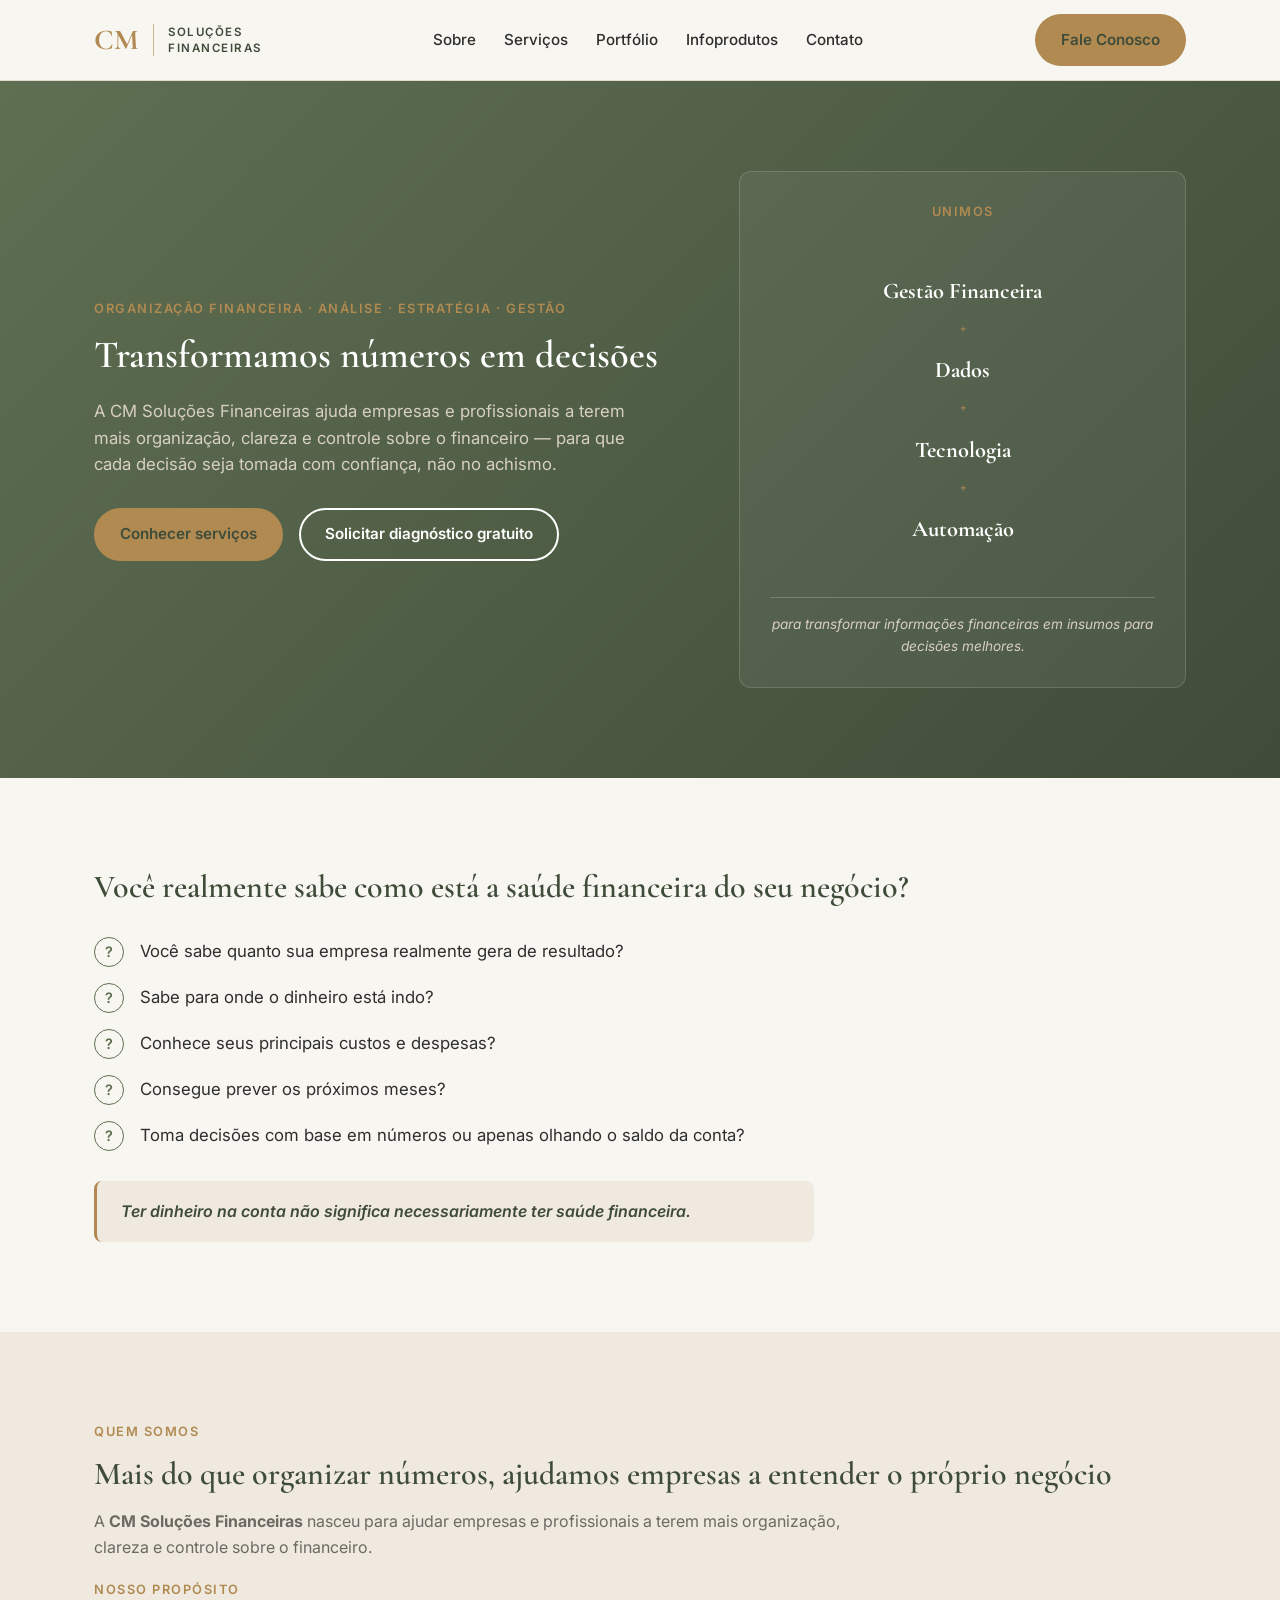
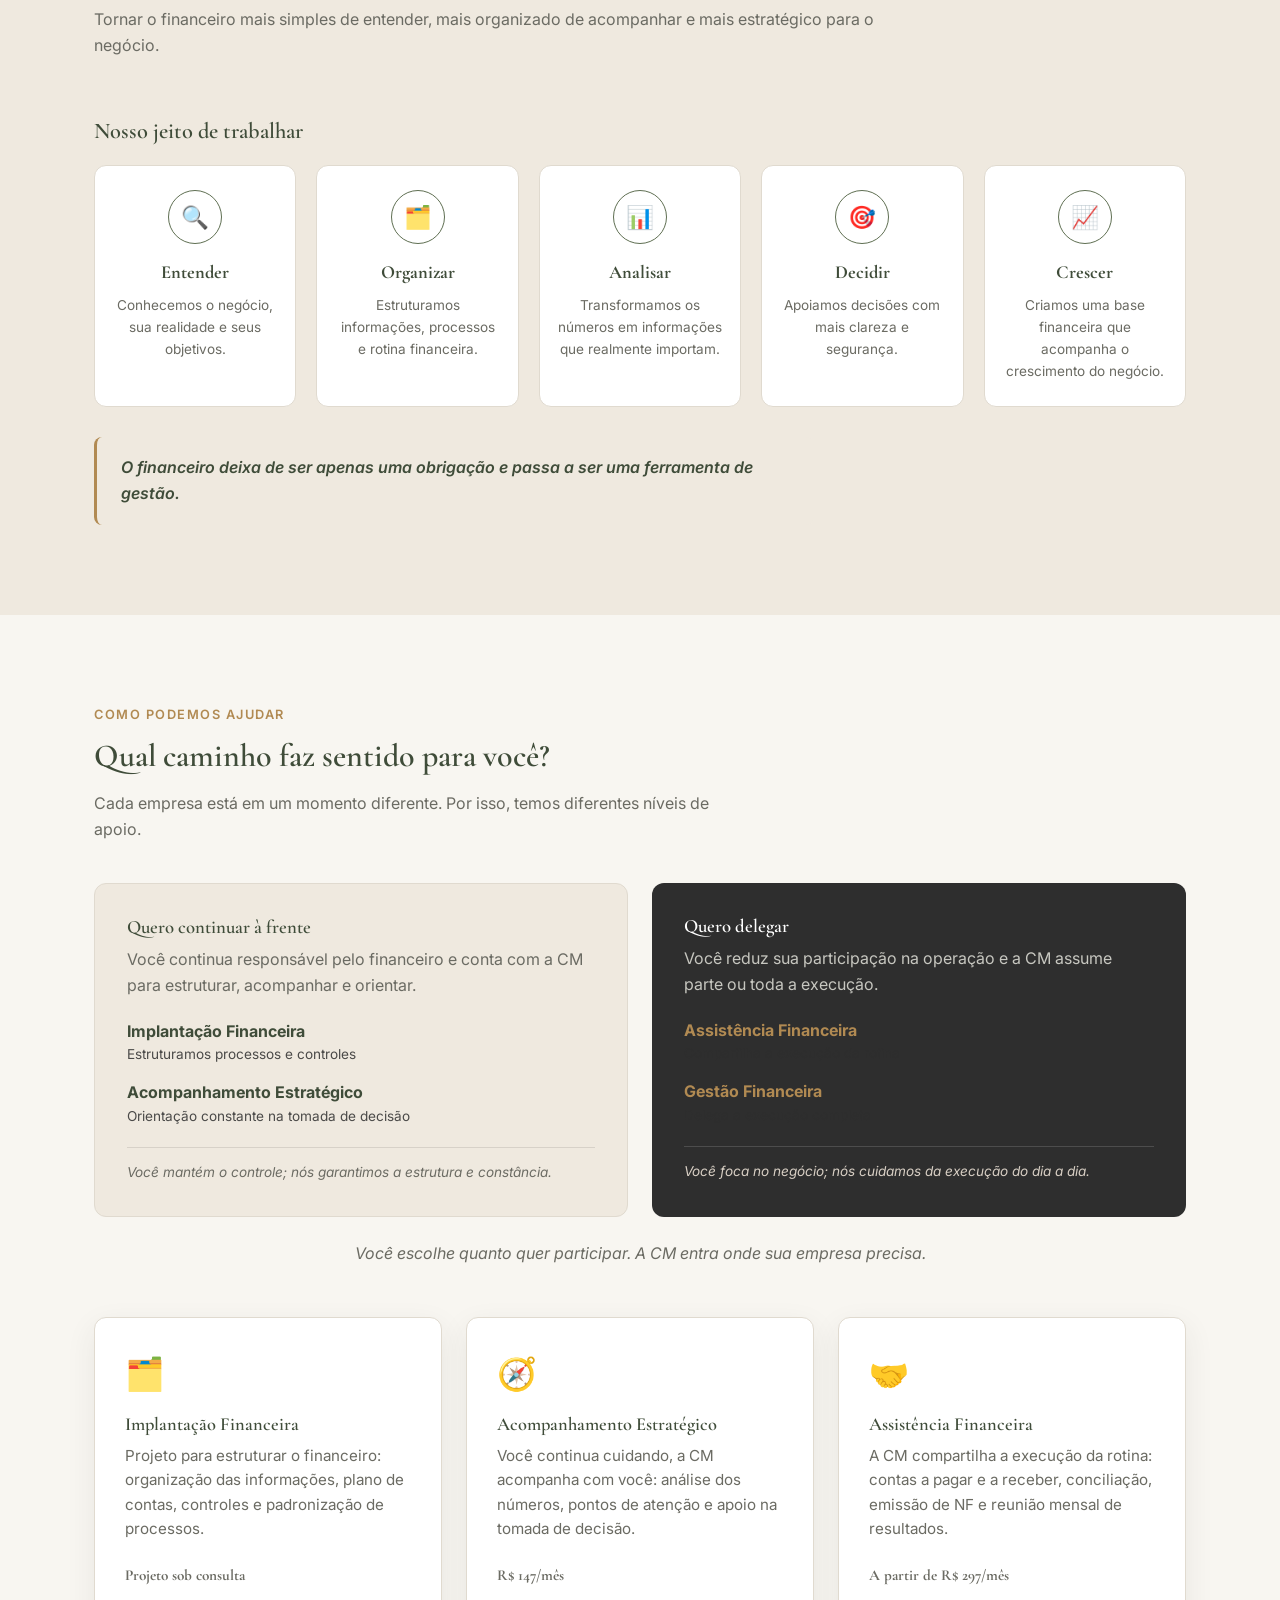
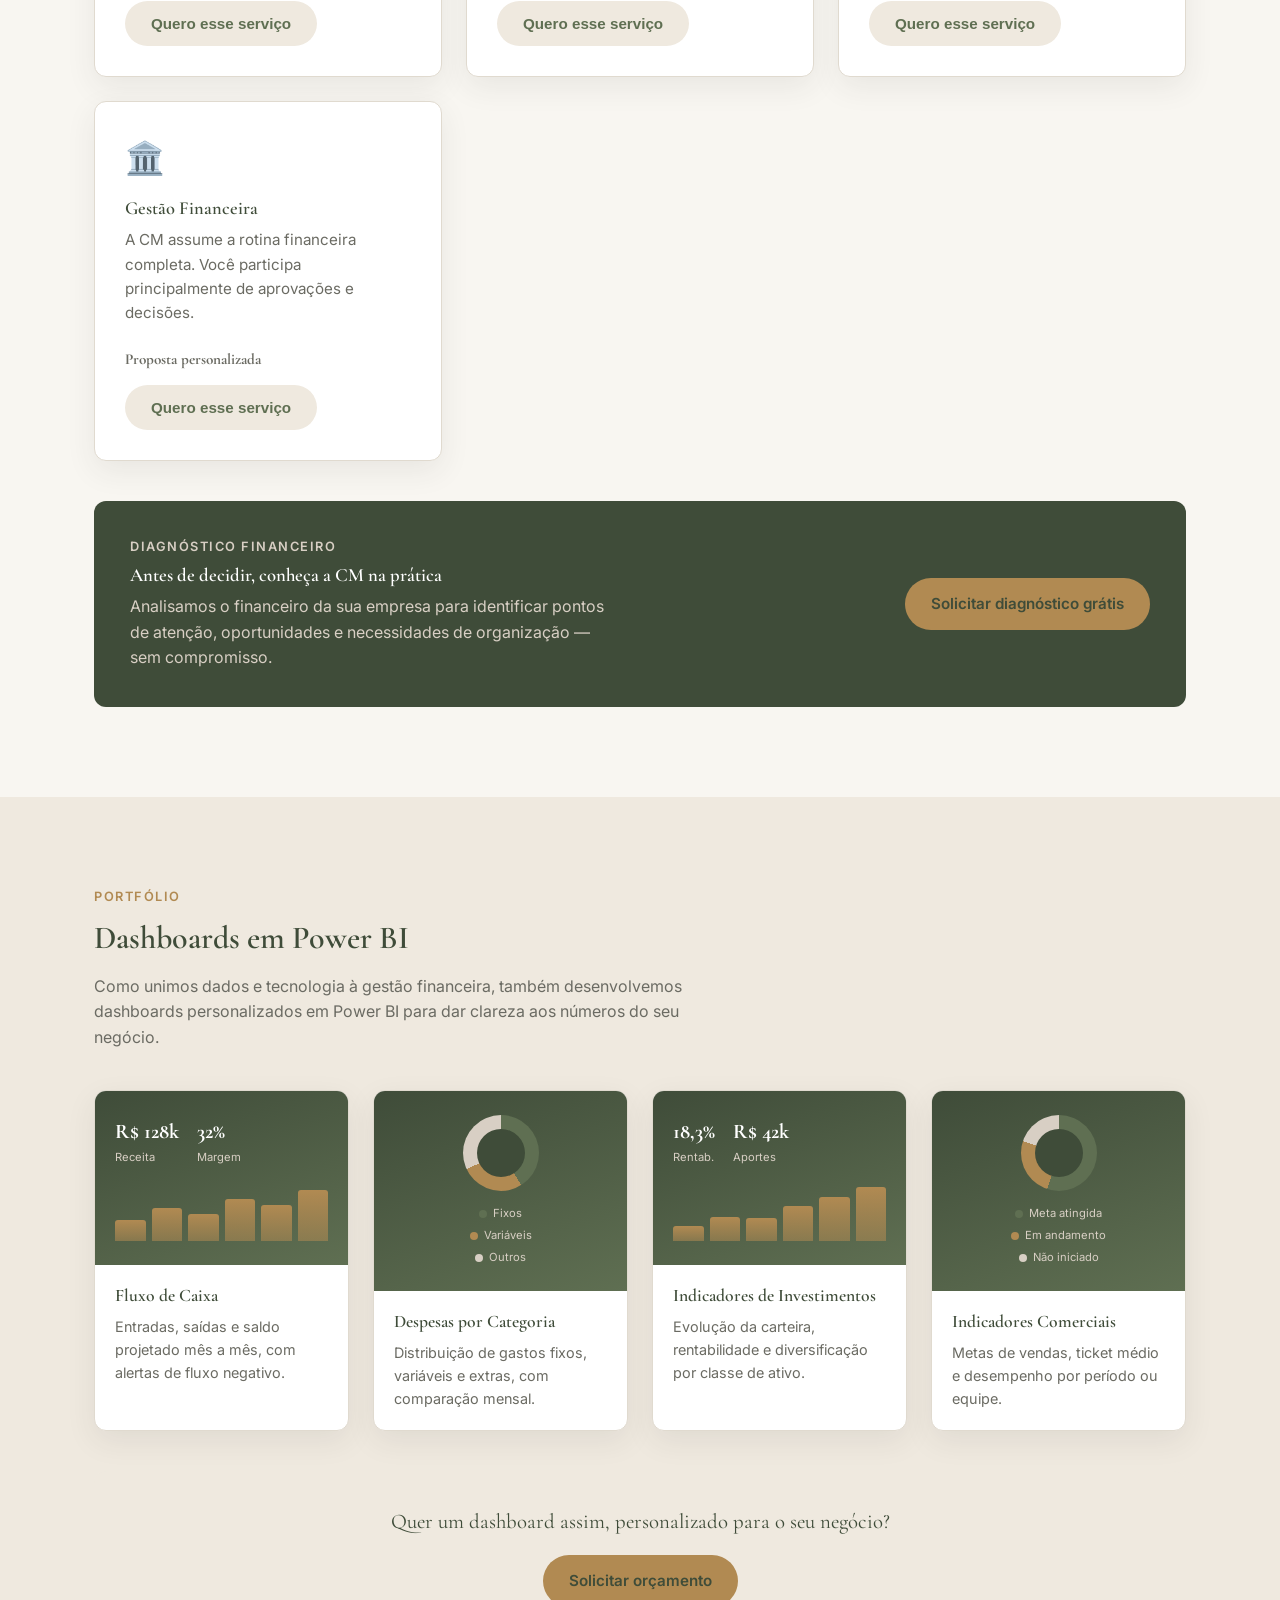
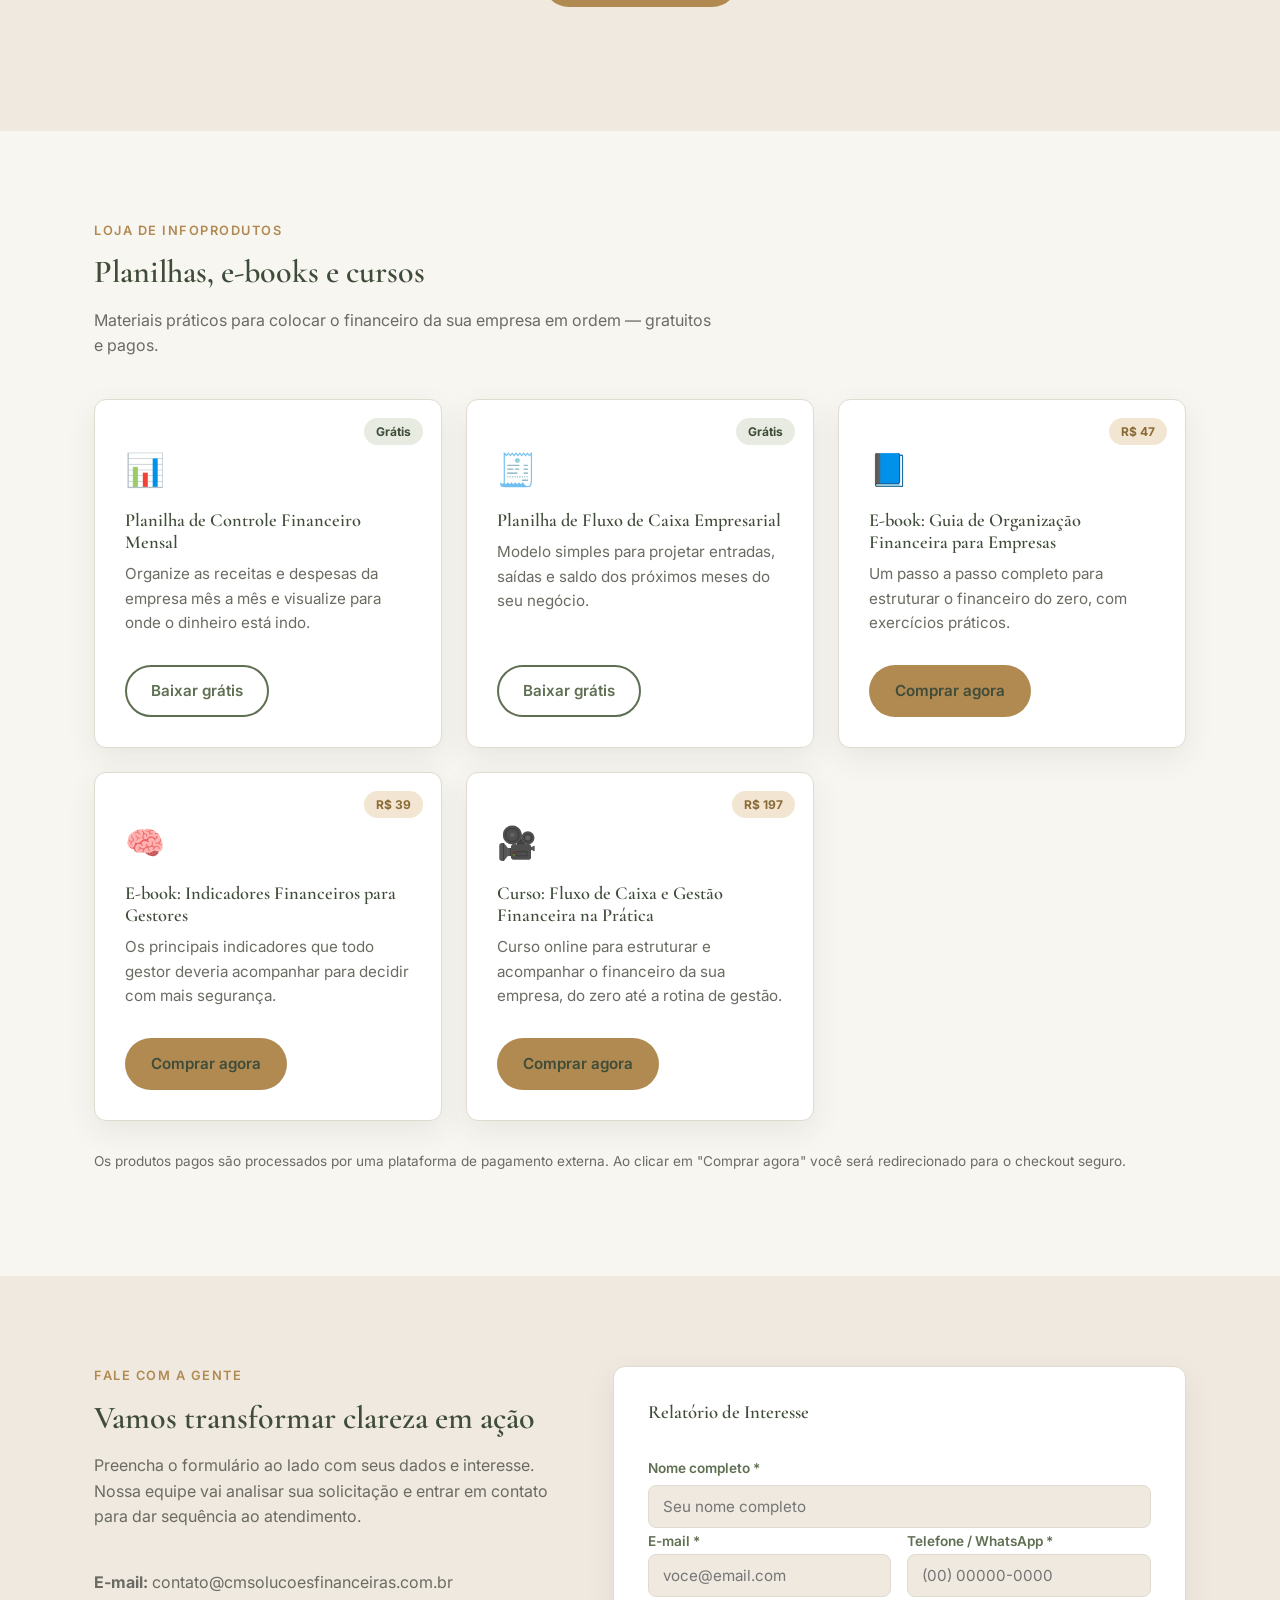
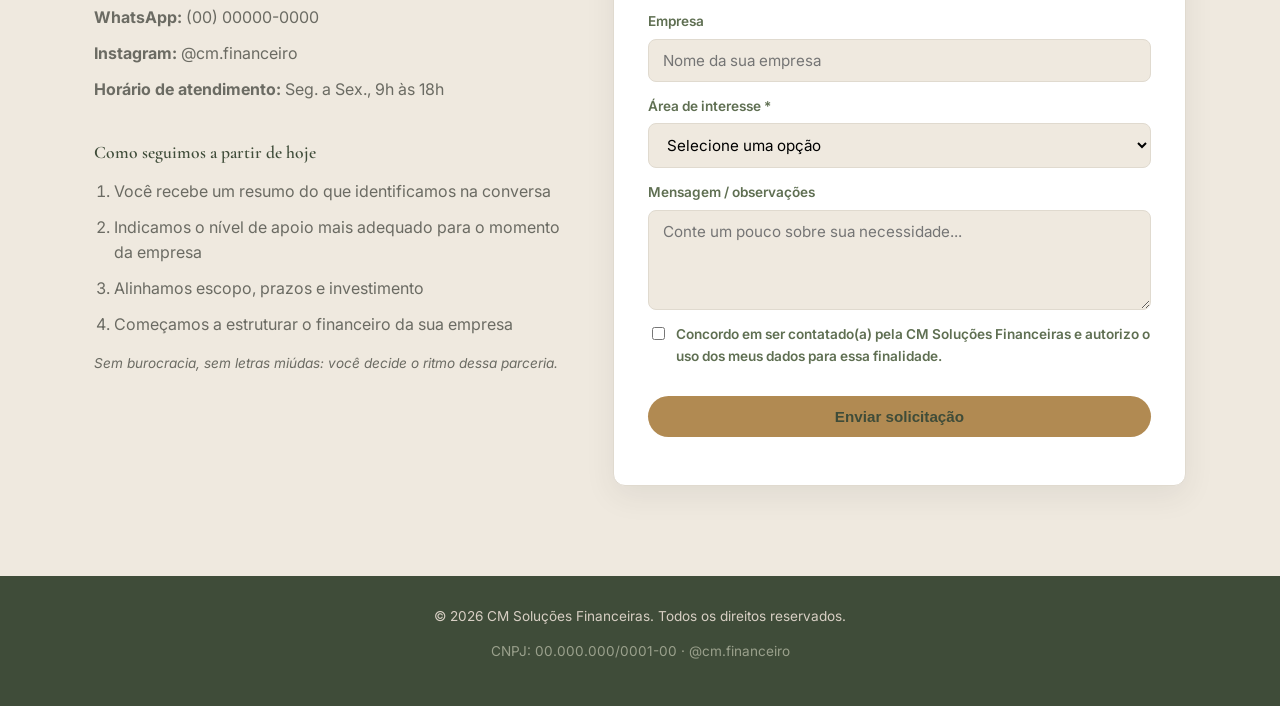
==== commit 8acb0738: "Reescreve conteúdo do site com base na proposta real da CM Substitui o conteúdo genérico (voltado a " ====
--- a/index.html
+++ b/index.html
@@ -3,8 +3,8 @@
 <head>
 <meta charset="UTF-8">
 <meta name="viewport" content="width=device-width, initial-scale=1.0">
-<title>CM Soluções Financeiras | Consultoria e Planejamento Financeiro</title>
-<meta name="description" content="A CM Soluções Financeiras ajuda pessoas e empresas a organizar suas finanças, planejar investimentos e alcançar liberdade financeira. Conheça nossos produtos e infoprodutos.">
+<title>CM Soluções Financeiras | Transformamos números em decisões</title>
+<meta name="description" content="A CM Soluções Financeiras ajuda empresas a terem mais organização, clareza e controle sobre o financeiro. Diagnóstico gratuito, implantação, acompanhamento e gestão financeira sob medida.">
 <link rel="preconnect" href="https://fonts.googleapis.com">
 <link rel="preconnect" href="https://fonts.gstatic.com" crossorigin>
 <link href="https://fonts.googleapis.com/css2?family=Cormorant+Garamond:wght@500;600;700&family=Inter:wght@400;500;600&display=swap" rel="stylesheet">
@@ -22,7 +22,7 @@
 
     <nav class="nav" id="nav">
       <a href="#sobre">Sobre</a>
-      <a href="#produtos">Produtos</a>
+      <a href="#servicos">Serviços</a>
       <a href="#portfolio">Portfólio</a>
       <a href="#infoprodutos">Infoprodutos</a>
       <a href="#contato">Contato</a>
@@ -42,133 +42,189 @@
   <section class="hero">
     <div class="container hero-inner">
       <div class="hero-text">
-        <p class="eyebrow">Consultoria &amp; Educação Financeira</p>
-        <h1>Soluções financeiras inteligentes para pessoas e empresas</h1>
+        <p class="eyebrow">Organização financeira · Análise · Estratégia · Gestão</p>
+        <h1>Transformamos números em decisões</h1>
         <p class="hero-sub">
-          A CM Soluções Financeiras une consultoria especializada, planejamento estratégico
-          e educação financeira para ajudar você a organizar suas finanças, proteger seu
-          patrimônio e investir com segurança.
+          A CM Soluções Financeiras ajuda empresas e profissionais a terem mais
+          organização, clareza e controle sobre o financeiro — para que cada decisão
+          seja tomada com confiança, não no achismo.
         </p>
         <div class="hero-actions">
-          <a href="#produtos" class="btn btn-primary">Conhecer produtos</a>
-          <a href="#contato" class="btn btn-outline">Solicitar atendimento</a>
+          <a href="#servicos" class="btn btn-primary">Conhecer serviços</a>
+          <a href="#contato" class="btn btn-outline">Solicitar diagnóstico gratuito</a>
         </div>
       </div>
       <div class="hero-card">
-        <div class="hero-card-stat">
-          <span class="stat-number">+10</span>
-          <span class="stat-label">anos de experiência no mercado financeiro</span>
-        </div>
-        <div class="hero-card-stat">
-          <span class="stat-number">+500</span>
-          <span class="stat-label">clientes atendidos com planejamento personalizado</span>
-        </div>
-        <div class="hero-card-stat">
-          <span class="stat-number">100%</span>
-          <span class="stat-label">foco em resultado e transparência</span>
-        </div>
-      </div>
+        <p class="hero-card-eyebrow">Unimos</p>
+        <ul class="hero-card-list">
+          <li>Gestão Financeira</li>
+          <li>Dados</li>
+          <li>Tecnologia</li>
+          <li>Automação</li>
+        </ul>
+        <p class="hero-card-note">
+          para transformar informações financeiras em insumos para decisões melhores.
+        </p>
+      </div>
+    </div>
+  </section>
+
+  <!-- O PROBLEMA -->
+  <section class="section">
+    <div class="container">
+      <h2 class="section-title">Você realmente sabe como está a saúde financeira do seu negócio?</h2>
+      <ul class="perguntas-lista">
+        <li><span class="pergunta-icon">?</span> Você sabe quanto sua empresa realmente gera de resultado?</li>
+        <li><span class="pergunta-icon">?</span> Sabe para onde o dinheiro está indo?</li>
+        <li><span class="pergunta-icon">?</span> Conhece seus principais custos e despesas?</li>
+        <li><span class="pergunta-icon">?</span> Consegue prever os próximos meses?</li>
+        <li><span class="pergunta-icon">?</span> Toma decisões com base em números ou apenas olhando o saldo da conta?</li>
+      </ul>
+      <p class="callout">Ter dinheiro na conta não significa necessariamente ter saúde financeira.</p>
     </div>
   </section>
 
   <!-- SOBRE -->
-  <section id="sobre" class="section">
+  <section id="sobre" class="section section-alt">
     <div class="container">
       <p class="section-eyebrow">Quem somos</p>
-      <h2 class="section-title">A CM Soluções Financeiras</h2>
+      <h2 class="section-title">Mais do que organizar números, ajudamos empresas a entender o próprio negócio</h2>
       <div class="sobre-grid">
         <p class="sobre-texto">
-          A <strong>CM Soluções Financeiras</strong> é uma consultoria especializada em ajudar
-          pessoas físicas e empresas a colocarem as finanças em ordem. Trabalhamos com
-          diagnóstico financeiro, planejamento de curto e longo prazo, orientação sobre
-          investimentos e renegociação de dívidas — sempre com uma abordagem clara,
-          personalizada e sem "fórmulas mágicas".
+          A <strong>CM Soluções Financeiras</strong> nasceu para ajudar empresas e profissionais
+          a terem mais organização, clareza e controle sobre o financeiro.
         </p>
+        <p class="sobre-eyebrow">Nosso propósito</p>
         <p class="sobre-texto">
-          Nosso objetivo é simples: dar a você as ferramentas e o conhecimento necessários
-          para tomar decisões financeiras melhores, reduzir a ansiedade com o dinheiro e
-          construir um futuro mais seguro — seja para a sua vida pessoal, seja para o seu
-          negócio.
+          Tornar o financeiro mais simples de entender, mais organizado de acompanhar e mais
+          estratégico para o negócio.
         </p>
-        <ul class="sobre-lista">
-          <li>Diagnóstico financeiro completo e individualizado</li>
-          <li>Planejamento financeiro pessoal e empresarial</li>
-          <li>Orientação em investimentos alinhada ao seu perfil</li>
-          <li>Educação financeira através de conteúdos e infoprodutos</li>
-        </ul>
-      </div>
-    </div>
-  </section>
-
-  <!-- PRODUTOS -->
-  <section id="produtos" class="section section-alt">
+      </div>
+
+      <h3 class="subtitulo">Nosso jeito de trabalhar</h3>
+      <div class="etapas">
+        <div class="etapa">
+          <div class="etapa-icone">🔍</div>
+          <h4>Entender</h4>
+          <p>Conhecemos o negócio, sua realidade e seus objetivos.</p>
+        </div>
+        <div class="etapa">
+          <div class="etapa-icone">🗂️</div>
+          <h4>Organizar</h4>
+          <p>Estruturamos informações, processos e rotina financeira.</p>
+        </div>
+        <div class="etapa">
+          <div class="etapa-icone">📊</div>
+          <h4>Analisar</h4>
+          <p>Transformamos os números em informações que realmente importam.</p>
+        </div>
+        <div class="etapa">
+          <div class="etapa-icone">🎯</div>
+          <h4>Decidir</h4>
+          <p>Apoiamos decisões com mais clareza e segurança.</p>
+        </div>
+        <div class="etapa">
+          <div class="etapa-icone">📈</div>
+          <h4>Crescer</h4>
+          <p>Criamos uma base financeira que acompanha o crescimento do negócio.</p>
+        </div>
+      </div>
+      <p class="callout">O financeiro deixa de ser apenas uma obrigação e passa a ser uma ferramenta de gestão.</p>
+    </div>
+  </section>
+
+  <!-- SERVIÇOS -->
+  <section id="servicos" class="section">
     <div class="container">
-      <p class="section-eyebrow">O que oferecemos</p>
-      <h2 class="section-title">Nossos produtos e serviços</h2>
-      <p class="section-sub">Soluções sob medida para cada momento da sua vida financeira.</p>
-
-      <div class="cards-grid">
-
-        <div class="card" data-interesse="Consultoria Financeira Pessoal">
-          <div class="card-icon">💰</div>
-          <h3>Consultoria Financeira Pessoal</h3>
-          <p>Diagnóstico completo das suas finanças, com plano de ação para organizar
-             gastos, criar reservas e alcançar seus objetivos.</p>
-          <button class="btn btn-ghost card-btn">Quero esse produto</button>
-        </div>
-
-        <div class="card" data-interesse="Planejamento de Aposentadoria">
-          <div class="card-icon">🌅</div>
-          <h3>Planejamento de Aposentadoria</h3>
-          <p>Estratégias de acumulação de patrimônio pensadas para garantir uma
-             aposentadoria tranquila e independente.</p>
-          <button class="btn btn-ghost card-btn">Quero esse produto</button>
-        </div>
-
-        <div class="card" data-interesse="Assessoria de Investimentos">
-          <div class="card-icon">📈</div>
-          <h3>Assessoria de Investimentos</h3>
-          <p>Orientação sobre onde e como investir, de acordo com seu perfil de risco,
-             objetivos e horizonte de tempo.</p>
-          <button class="btn btn-ghost card-btn">Quero esse produto</button>
-        </div>
-
-        <div class="card" data-interesse="Consultoria Financeira para Empresas">
-          <div class="card-icon">🏢</div>
-          <h3>Consultoria para Empresas</h3>
-          <p>Gestão de fluxo de caixa, redução de custos e organização financeira para
-             pequenas e médias empresas.</p>
-          <button class="btn btn-ghost card-btn">Quero esse produto</button>
-        </div>
-
-        <div class="card" data-interesse="Renegociação de Dívidas">
-          <div class="card-icon">🔄</div>
-          <h3>Renegociação de Dívidas</h3>
-          <p>Apoio na análise e renegociação de dívidas, com foco em recuperar o
-             equilíbrio financeiro o quanto antes.</p>
-          <button class="btn btn-ghost card-btn">Quero esse produto</button>
-        </div>
-
-        <div class="card" data-interesse="Educação Financeira">
-          <div class="card-icon">🎓</div>
-          <h3>Educação Financeira</h3>
-          <p>Conteúdos, mentorias e materiais práticos para você aprender a cuidar do
-             próprio dinheiro com autonomia.</p>
-          <button class="btn btn-ghost card-btn">Quero esse produto</button>
-        </div>
-
+      <p class="section-eyebrow">Como podemos ajudar</p>
+      <h2 class="section-title">Qual caminho faz sentido para você?</h2>
+      <p class="section-sub">Cada empresa está em um momento diferente. Por isso, temos diferentes níveis de apoio.</p>
+
+      <div class="path-grid">
+        <div class="path-card path-light">
+          <h3>Quero continuar à frente</h3>
+          <p>Você continua responsável pelo financeiro e conta com a CM para estruturar,
+             acompanhar e orientar.</p>
+          <ul class="path-lista">
+            <li><strong>Implantação Financeira</strong><span>Estruturamos processos e controles</span></li>
+            <li><strong>Acompanhamento Estratégico</strong><span>Orientação constante na tomada de decisão</span></li>
+          </ul>
+          <p class="path-nota">Você mantém o controle; nós garantimos a estrutura e constância.</p>
+        </div>
+        <div class="path-card path-dark">
+          <h3>Quero delegar</h3>
+          <p>Você reduz sua participação na operação e a CM assume parte ou toda a execução.</p>
+          <ul class="path-lista">
+            <li><strong>Assistência Financeira</strong><span>Compartilha a execução da rotina</span></li>
+            <li><strong>Gestão Financeira</strong><span>Delega a execução completa</span></li>
+          </ul>
+          <p class="path-nota">Você foca no negócio; nós cuidamos da execução do dia a dia.</p>
+        </div>
+      </div>
+      <p class="path-legenda">Você escolhe quanto quer participar. A CM entra onde sua empresa precisa.</p>
+
+      <div class="cards-grid servicos-grid">
+
+        <div class="card" data-interesse="Implantação Financeira">
+          <div class="card-icon">🗂️</div>
+          <h3>Implantação Financeira</h3>
+          <p>Projeto para estruturar o financeiro: organização das informações, plano de
+             contas, controles e padronização de processos.</p>
+          <p class="card-preco">Projeto sob consulta</p>
+          <button class="btn btn-ghost card-btn">Quero esse serviço</button>
+        </div>
+
+        <div class="card" data-interesse="Acompanhamento Estratégico">
+          <div class="card-icon">🧭</div>
+          <h3>Acompanhamento Estratégico</h3>
+          <p>Você continua cuidando, a CM acompanha com você: análise dos números,
+             pontos de atenção e apoio na tomada de decisão.</p>
+          <p class="card-preco">R$ 147/mês</p>
+          <button class="btn btn-ghost card-btn">Quero esse serviço</button>
+        </div>
+
+        <div class="card" data-interesse="Assistência Financeira">
+          <div class="card-icon">🤝</div>
+          <h3>Assistência Financeira</h3>
+          <p>A CM compartilha a execução da rotina: contas a pagar e a receber,
+             conciliação, emissão de NF e reunião mensal de resultados.</p>
+          <p class="card-preco">A partir de R$ 297/mês</p>
+          <button class="btn btn-ghost card-btn">Quero esse serviço</button>
+        </div>
+
+        <div class="card" data-interesse="Gestão Financeira">
+          <div class="card-icon">🏛️</div>
+          <h3>Gestão Financeira</h3>
+          <p>A CM assume a rotina financeira completa. Você participa principalmente
+             de aprovações e decisões.</p>
+          <p class="card-preco">Proposta personalizada</p>
+          <button class="btn btn-ghost card-btn">Quero esse serviço</button>
+        </div>
+
+      </div>
+
+      <div class="diagnostico-banner">
+        <div>
+          <p class="section-eyebrow" style="margin-bottom:6px;">Diagnóstico Financeiro</p>
+          <h3>Antes de decidir, conheça a CM na prática</h3>
+          <p>Analisamos o financeiro da sua empresa para identificar pontos de atenção,
+             oportunidades e necessidades de organização — sem compromisso.</p>
+        </div>
+        <a href="#contato" class="btn btn-primary" data-interesse="Diagnóstico Financeiro (gratuito)">
+          Solicitar diagnóstico grátis
+        </a>
       </div>
     </div>
   </section>
 
   <!-- PORTFÓLIO POWER BI -->
-  <section id="portfolio" class="section">
+  <section id="portfolio" class="section section-alt">
     <div class="container">
       <p class="section-eyebrow">Portfólio</p>
       <h2 class="section-title">Dashboards em Power BI</h2>
       <p class="section-sub">
-        Além da consultoria, desenvolvemos dashboards personalizados em Power BI para
-        dar clareza aos números do seu negócio. Veja alguns exemplos do que já criamos.
+        Como unimos dados e tecnologia à gestão financeira, também desenvolvemos dashboards
+        personalizados em Power BI para dar clareza aos números do seu negócio.
       </p>
 
       <div class="portfolio-grid">
@@ -260,7 +316,7 @@
       <p class="section-eyebrow">Loja de Infoprodutos</p>
       <h2 class="section-title">Planilhas, e-books e cursos</h2>
       <p class="section-sub">
-        Materiais práticos para você aplicar agora mesmo — gratuitos e pagos.
+        Materiais práticos para colocar o financeiro da sua empresa em ordem — gratuitos e pagos.
       </p>
 
       <div class="cards-grid cards-grid-info">
@@ -269,8 +325,8 @@
           <span class="badge badge-free">Grátis</span>
           <div class="card-icon">📊</div>
           <h3>Planilha de Controle Financeiro Mensal</h3>
-          <p>Organize suas receitas e despesas mês a mês e visualize para onde seu
-             dinheiro está indo.</p>
+          <p>Organize as receitas e despesas da empresa mês a mês e visualize para onde
+             o dinheiro está indo.</p>
           <a href="assets/downloads/planilha-controle-financeiro-mensal.csv"
              class="btn btn-outline card-btn" download>Baixar grátis</a>
         </div>
@@ -278,38 +334,38 @@
         <div class="card card-info">
           <span class="badge badge-free">Grátis</span>
           <div class="card-icon">🧾</div>
-          <h3>Planilha de Orçamento Doméstico</h3>
-          <p>Modelo simples de orçamento familiar para planejar gastos fixos, variáveis
-             e metas de economia.</p>
-          <a href="assets/downloads/planilha-orcamento-domestico.csv"
+          <h3>Planilha de Fluxo de Caixa Empresarial</h3>
+          <p>Modelo simples para projetar entradas, saídas e saldo dos próximos meses do
+             seu negócio.</p>
+          <a href="assets/downloads/planilha-fluxo-caixa-empresarial.csv"
              class="btn btn-outline card-btn" download>Baixar grátis</a>
         </div>
 
         <div class="card card-info">
           <span class="badge badge-paid">R$ 47</span>
           <div class="card-icon">📘</div>
-          <h3>E-book: Guia de Planejamento Financeiro</h3>
-          <p>Um passo a passo completo para organizar sua vida financeira do zero, com
+          <h3>E-book: Guia de Organização Financeira para Empresas</h3>
+          <p>Um passo a passo completo para estruturar o financeiro do zero, com
              exercícios práticos.</p>
-          <a href="#" class="btn btn-primary card-btn btn-comprar" data-produto="E-book Guia de Planejamento Financeiro">Comprar agora</a>
+          <a href="#" class="btn btn-primary card-btn btn-comprar" data-produto="E-book Guia de Organizacao Financeira para Empresas">Comprar agora</a>
         </div>
 
         <div class="card card-info">
           <span class="badge badge-paid">R$ 39</span>
           <div class="card-icon">🧠</div>
-          <h3>E-book: Como Sair das Dívidas</h3>
-          <p>Estratégias práticas e testadas para renegociar dívidas e recuperar o
-             controle do seu orçamento.</p>
-          <a href="#" class="btn btn-primary card-btn btn-comprar" data-produto="E-book Como Sair das Dividas">Comprar agora</a>
+          <h3>E-book: Indicadores Financeiros para Gestores</h3>
+          <p>Os principais indicadores que todo gestor deveria acompanhar para decidir
+             com mais segurança.</p>
+          <a href="#" class="btn btn-primary card-btn btn-comprar" data-produto="E-book Indicadores Financeiros para Gestores">Comprar agora</a>
         </div>
 
         <div class="card card-info">
           <span class="badge badge-paid">R$ 197</span>
           <div class="card-icon">🎥</div>
-          <h3>Curso: Fundamentos de Investimentos</h3>
-          <p>Curso online para você aprender a investir com segurança, do zero até os
-             principais produtos financeiros.</p>
-          <a href="#" class="btn btn-primary card-btn btn-comprar" data-produto="Curso Fundamentos de Investimentos">Comprar agora</a>
+          <h3>Curso: Fluxo de Caixa e Gestão Financeira na Prática</h3>
+          <p>Curso online para estruturar e acompanhar o financeiro da sua empresa,
+             do zero até a rotina de gestão.</p>
+          <a href="#" class="btn btn-primary card-btn btn-comprar" data-produto="Curso Fluxo de Caixa e Gestao Financeira na Pratica">Comprar agora</a>
         </div>
 
       </div>
@@ -326,7 +382,7 @@
     <div class="container contato-grid">
       <div class="contato-info">
         <p class="section-eyebrow">Fale com a gente</p>
-        <h2 class="section-title">Solicite seu atendimento</h2>
+        <h2 class="section-title">Vamos transformar clareza em ação</h2>
         <p class="section-sub">
           Preencha o formulário ao lado com seus dados e interesse. Nossa equipe vai
           analisar sua solicitação e entrar em contato para dar sequência ao atendimento.
@@ -335,8 +391,18 @@
         <ul class="contato-lista">
           <li><strong>E-mail:</strong> contato@cmsolucoesfinanceiras.com.br</li>
           <li><strong>WhatsApp:</strong> (00) 00000-0000</li>
+          <li><strong>Instagram:</strong> @cm.financeiro</li>
           <li><strong>Horário de atendimento:</strong> Seg. a Sex., 9h às 18h</li>
         </ul>
+
+        <h3 class="subtitulo-sm">Como seguimos a partir de hoje</h3>
+        <ol class="passos-lista">
+          <li>Você recebe um resumo do que identificamos na conversa</li>
+          <li>Indicamos o nível de apoio mais adequado para o momento da empresa</li>
+          <li>Alinhamos escopo, prazos e investimento</li>
+          <li>Começamos a estruturar o financeiro da sua empresa</li>
+        </ol>
+        <p class="passos-nota">Sem burocracia, sem letras miúdas: você decide o ritmo dessa parceria.</p>
       </div>
 
       <form class="form-relatorio" id="formRelatorio" action="https://formspree.io/f/SEU_FORM_ID" method="POST">
@@ -356,18 +422,17 @@
           </div>
         </div>
 
-        <label for="empresa">Empresa (opcional)</label>
+        <label for="empresa">Empresa</label>
         <input type="text" id="empresa" name="empresa" placeholder="Nome da sua empresa">
 
         <label for="interesse">Área de interesse *</label>
         <select id="interesse" name="interesse" required>
           <option value="" disabled selected>Selecione uma opção</option>
-          <option>Consultoria Financeira Pessoal</option>
-          <option>Planejamento de Aposentadoria</option>
-          <option>Assessoria de Investimentos</option>
-          <option>Consultoria Financeira para Empresas</option>
-          <option>Renegociação de Dívidas</option>
-          <option>Educação Financeira</option>
+          <option>Diagnóstico Financeiro (gratuito)</option>
+          <option>Implantação Financeira</option>
+          <option>Acompanhamento Estratégico</option>
+          <option>Assistência Financeira</option>
+          <option>Gestão Financeira</option>
           <option>Dashboards em Power BI</option>
           <option>Outro</option>
         </select>
@@ -393,7 +458,7 @@
 <footer class="site-footer">
   <div class="container footer-inner">
     <p>&copy; <span id="ano"></span> CM Soluções Financeiras. Todos os direitos reservados.</p>
-    <p class="footer-sub">CNPJ: 00.000.000/0001-00 · Este site não constitui recomendação de investimento.</p>
+    <p class="footer-sub">CNPJ: 00.000.000/0001-00 · @cm.financeiro</p>
   </div>
 </footer>
 
--- a/assets/css/style.css
+++ b/assets/css/style.css
@@ -222,14 +222,44 @@
   gap: 26px;
 }
 
-.hero-card-stat { display: flex; flex-direction: column; }
-.stat-number {
+.hero-card-eyebrow {
+  text-transform: uppercase;
+  letter-spacing: 1.5px;
+  font-size: 0.8rem;
+  font-weight: 600;
+  color: var(--color-gold);
+  margin-bottom: 18px;
+  text-align: center;
+}
+.hero-card-list {
+  list-style: none;
+  margin: 0 0 18px;
+  padding: 0;
+  text-align: center;
+}
+.hero-card-list li {
   font-family: 'Cormorant Garamond', serif;
-  font-size: 2rem;
+  font-size: 1.4rem;
   font-weight: 700;
+  color: #fff;
+  padding: 6px 0;
+}
+.hero-card-list li:not(:last-child)::after {
+  content: '+';
+  display: block;
   color: var(--color-gold);
-}
-.stat-label { color: var(--color-beige); font-size: 0.9rem; }
+  font-size: 1rem;
+  margin-top: 6px;
+}
+.hero-card-note {
+  border-top: 1px solid rgba(255,255,255,0.2);
+  padding-top: 16px;
+  color: var(--color-beige);
+  font-size: 0.85rem;
+  font-style: italic;
+  text-align: center;
+  margin: 0;
+}
 
 /* Sections */
 .section { padding: 90px 0; }
@@ -242,15 +272,113 @@
   margin-bottom: 40px;
 }
 
+/* Perguntas / Callout */
+.perguntas-lista {
+  list-style: none;
+  padding: 0;
+  margin: 30px 0;
+  max-width: 720px;
+  display: flex;
+  flex-direction: column;
+  gap: 16px;
+}
+.perguntas-lista li {
+  display: flex;
+  align-items: center;
+  gap: 16px;
+  font-size: 1.05rem;
+  color: var(--color-text);
+}
+.pergunta-icon {
+  flex-shrink: 0;
+  width: 30px;
+  height: 30px;
+  border: 1.5px solid var(--color-olive);
+  border-radius: 50%;
+  display: flex;
+  align-items: center;
+  justify-content: center;
+  color: var(--color-olive);
+  font-weight: 600;
+  font-size: 0.9rem;
+}
+
+.callout {
+  background: var(--color-bg-alt);
+  border-left: 3px solid var(--color-gold);
+  border-radius: 8px;
+  padding: 18px 24px;
+  font-style: italic;
+  font-weight: 600;
+  color: var(--color-olive-dark);
+  max-width: 720px;
+  margin: 30px 0 0;
+}
+
 /* Sobre */
 .sobre-grid { max-width: 780px; }
 .sobre-texto { color: var(--color-text-light); }
+.sobre-eyebrow {
+  text-transform: uppercase;
+  letter-spacing: 1.5px;
+  font-size: 0.8rem;
+  font-weight: 600;
+  color: var(--color-gold);
+  margin: 20px 0 6px;
+}
 .sobre-lista {
   margin: 20px 0 0;
   padding-left: 20px;
   color: var(--color-text);
 }
 .sobre-lista li { margin-bottom: 8px; }
+
+.subtitulo {
+  font-size: 1.4rem;
+  margin-top: 60px;
+}
+.subtitulo-sm {
+  font-size: 1.1rem;
+  margin-top: 40px;
+}
+
+/* Etapas (jeito de trabalhar) */
+.etapas {
+  display: grid;
+  grid-template-columns: repeat(5, 1fr);
+  gap: 20px;
+  margin-top: 20px;
+  position: relative;
+}
+.etapa {
+  background: #fff;
+  border: 1px solid var(--color-border);
+  border-radius: var(--radius);
+  padding: 24px 18px;
+  text-align: center;
+}
+.etapa-icone {
+  width: 54px;
+  height: 54px;
+  margin: 0 auto 14px;
+  border: 1.5px solid var(--color-olive);
+  border-radius: 50%;
+  display: flex;
+  align-items: center;
+  justify-content: center;
+  font-size: 1.4rem;
+}
+.etapa h4 {
+  font-family: 'Cormorant Garamond', serif;
+  font-size: 1.15rem;
+  color: var(--color-olive-dark);
+  margin: 0 0 8px;
+}
+.etapa p {
+  font-size: 0.85rem;
+  color: var(--color-text-light);
+  margin: 0;
+}
 
 /* Cards */
 .cards-grid {
@@ -302,6 +430,87 @@
   font-size: 0.85rem;
   color: var(--color-text-light);
 }
+
+/* Path cards (Serviços) */
+.path-grid {
+  display: grid;
+  grid-template-columns: 1fr 1fr;
+  gap: 24px;
+  margin-top: 20px;
+}
+.path-card {
+  border-radius: var(--radius);
+  padding: 32px;
+}
+.path-light {
+  background: var(--color-bg-alt);
+  border: 1px solid var(--color-border);
+}
+.path-light h3 { color: var(--color-olive-dark); }
+.path-light p { color: var(--color-text-light); }
+
+.path-dark {
+  background: var(--color-graphite);
+}
+.path-dark h3 { color: #fff; }
+.path-dark p { color: #c7c7c0; }
+
+.path-lista {
+  list-style: none;
+  padding: 0;
+  margin: 20px 0;
+  display: flex;
+  flex-direction: column;
+  gap: 14px;
+}
+.path-lista li { display: flex; flex-direction: column; }
+.path-light .path-lista strong { color: var(--color-olive-dark); }
+.path-dark .path-lista strong { color: var(--color-gold); }
+.path-lista span {
+  font-size: 0.85rem;
+  color: inherit;
+  opacity: 0.85;
+}
+
+.path-nota {
+  font-size: 0.85rem;
+  font-style: italic;
+  border-top: 1px solid rgba(0,0,0,0.1);
+  padding-top: 14px;
+  margin: 14px 0 0;
+}
+.path-dark .path-nota { border-top-color: rgba(255,255,255,0.15); color: var(--color-beige); }
+
+.path-legenda {
+  text-align: center;
+  font-style: italic;
+  color: var(--color-text-light);
+  margin: 24px 0 0;
+}
+
+.servicos-grid { margin-top: 50px; }
+
+.card-preco {
+  font-family: 'Cormorant Garamond', serif;
+  font-weight: 700;
+  font-size: 1.2rem;
+  color: var(--color-gold);
+  margin: 6px 0 0 !important;
+}
+
+.diagnostico-banner {
+  margin-top: 40px;
+  background: var(--color-olive-dark);
+  border-radius: var(--radius);
+  padding: 36px;
+  display: flex;
+  align-items: center;
+  justify-content: space-between;
+  gap: 30px;
+  flex-wrap: wrap;
+}
+.diagnostico-banner h3 { color: #fff; margin-bottom: 8px; }
+.diagnostico-banner p { color: var(--color-beige); margin: 0; max-width: 480px; }
 
 /* Portfólio */
 .portfolio-grid {
@@ -439,6 +648,21 @@
 }
 .contato-lista li { margin-bottom: 10px; }
 
+.passos-lista {
+  margin: 16px 0 0;
+  padding-left: 20px;
+  color: var(--color-text-light);
+  display: flex;
+  flex-direction: column;
+  gap: 10px;
+}
+.passos-nota {
+  font-size: 0.85rem;
+  font-style: italic;
+  color: var(--color-text-light);
+  margin-top: 16px;
+}
+
 .form-relatorio {
   background: #fff;
   border: 1px solid var(--color-border);
@@ -521,6 +745,8 @@
   .contato-grid { grid-template-columns: 1fr; }
   .cards-grid { grid-template-columns: repeat(2, 1fr); }
   .portfolio-grid { grid-template-columns: repeat(2, 1fr); }
+  .etapas { grid-template-columns: repeat(3, 1fr); }
+  .path-grid { grid-template-columns: 1fr; }
 }
 
 @media (max-width: 720px) {
@@ -548,6 +774,8 @@
 
   .cards-grid { grid-template-columns: 1fr; }
   .portfolio-grid { grid-template-columns: 1fr; }
+  .etapas { grid-template-columns: repeat(2, 1fr); }
   .form-row { grid-template-columns: 1fr; }
   .hero h1 { font-size: 1.9rem; }
-}
+  .diagnostico-banner { flex-direction: column; align-items: flex-start; }
+}
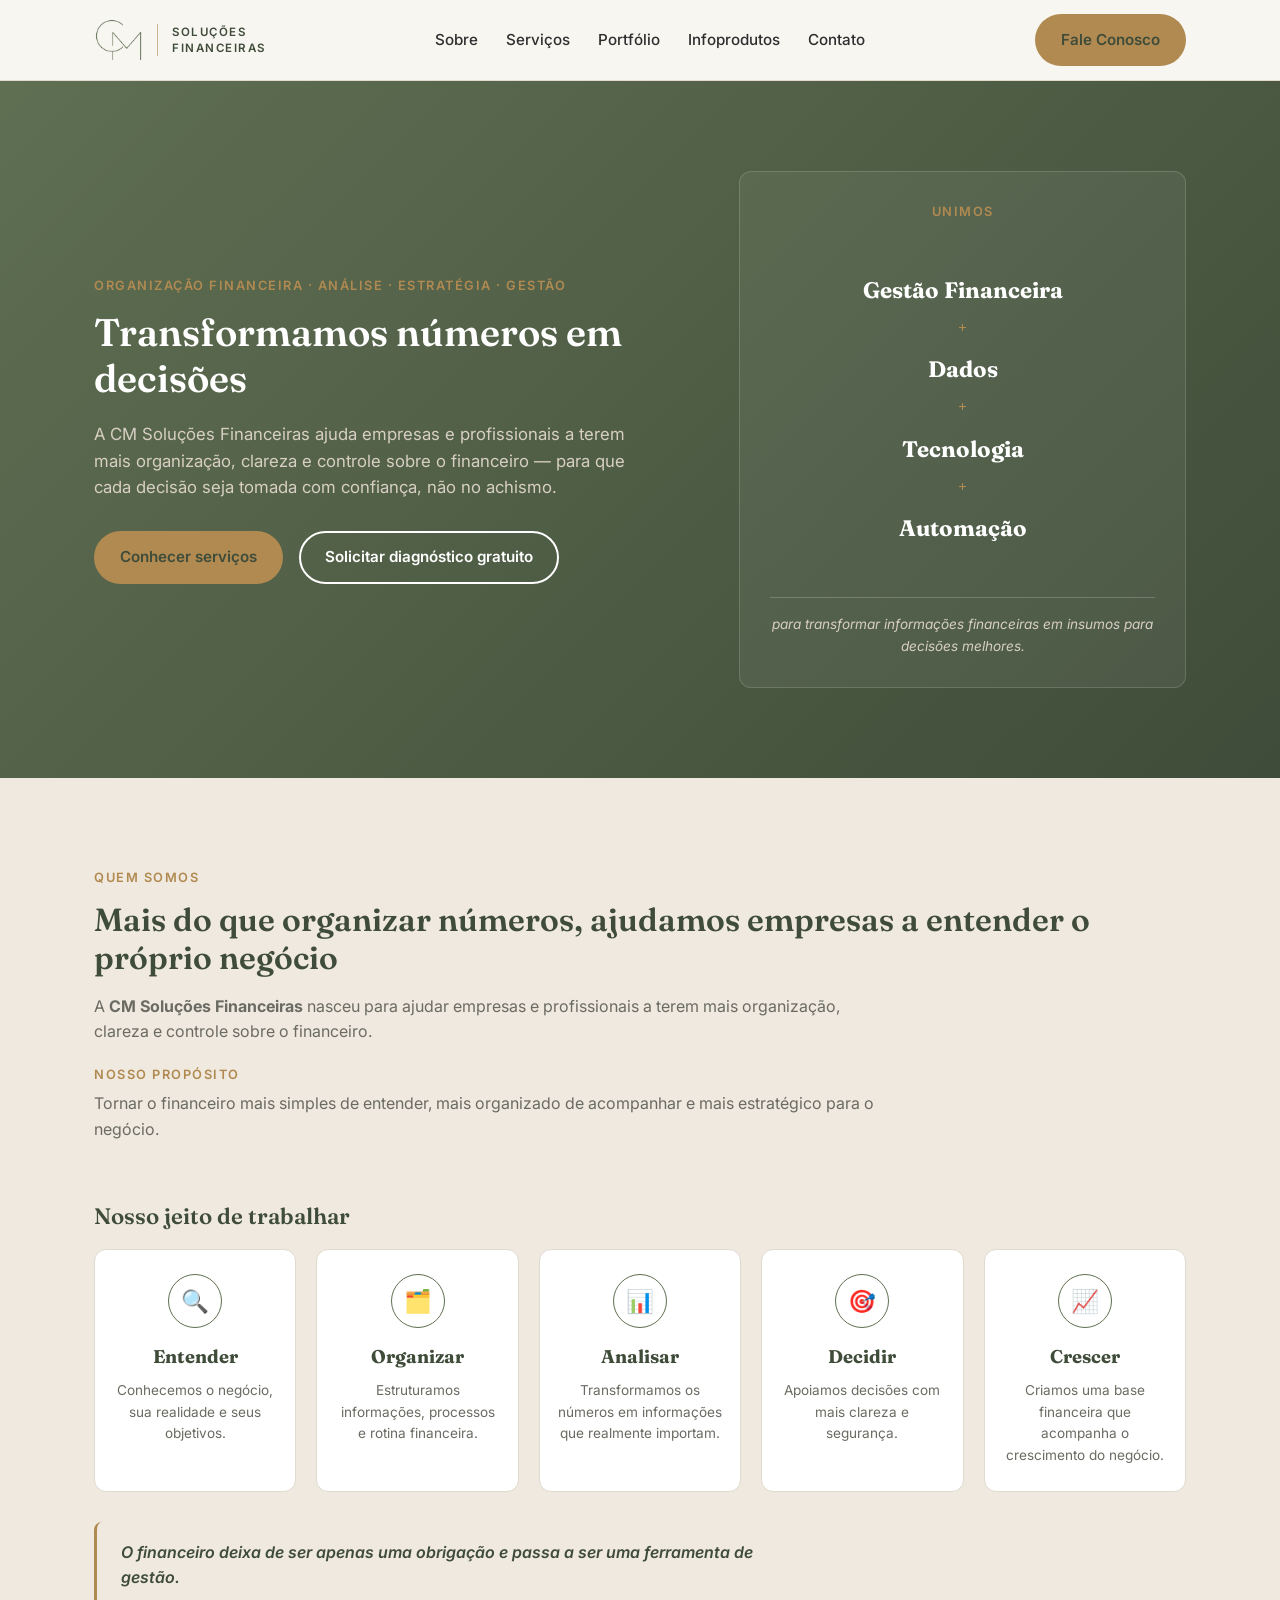
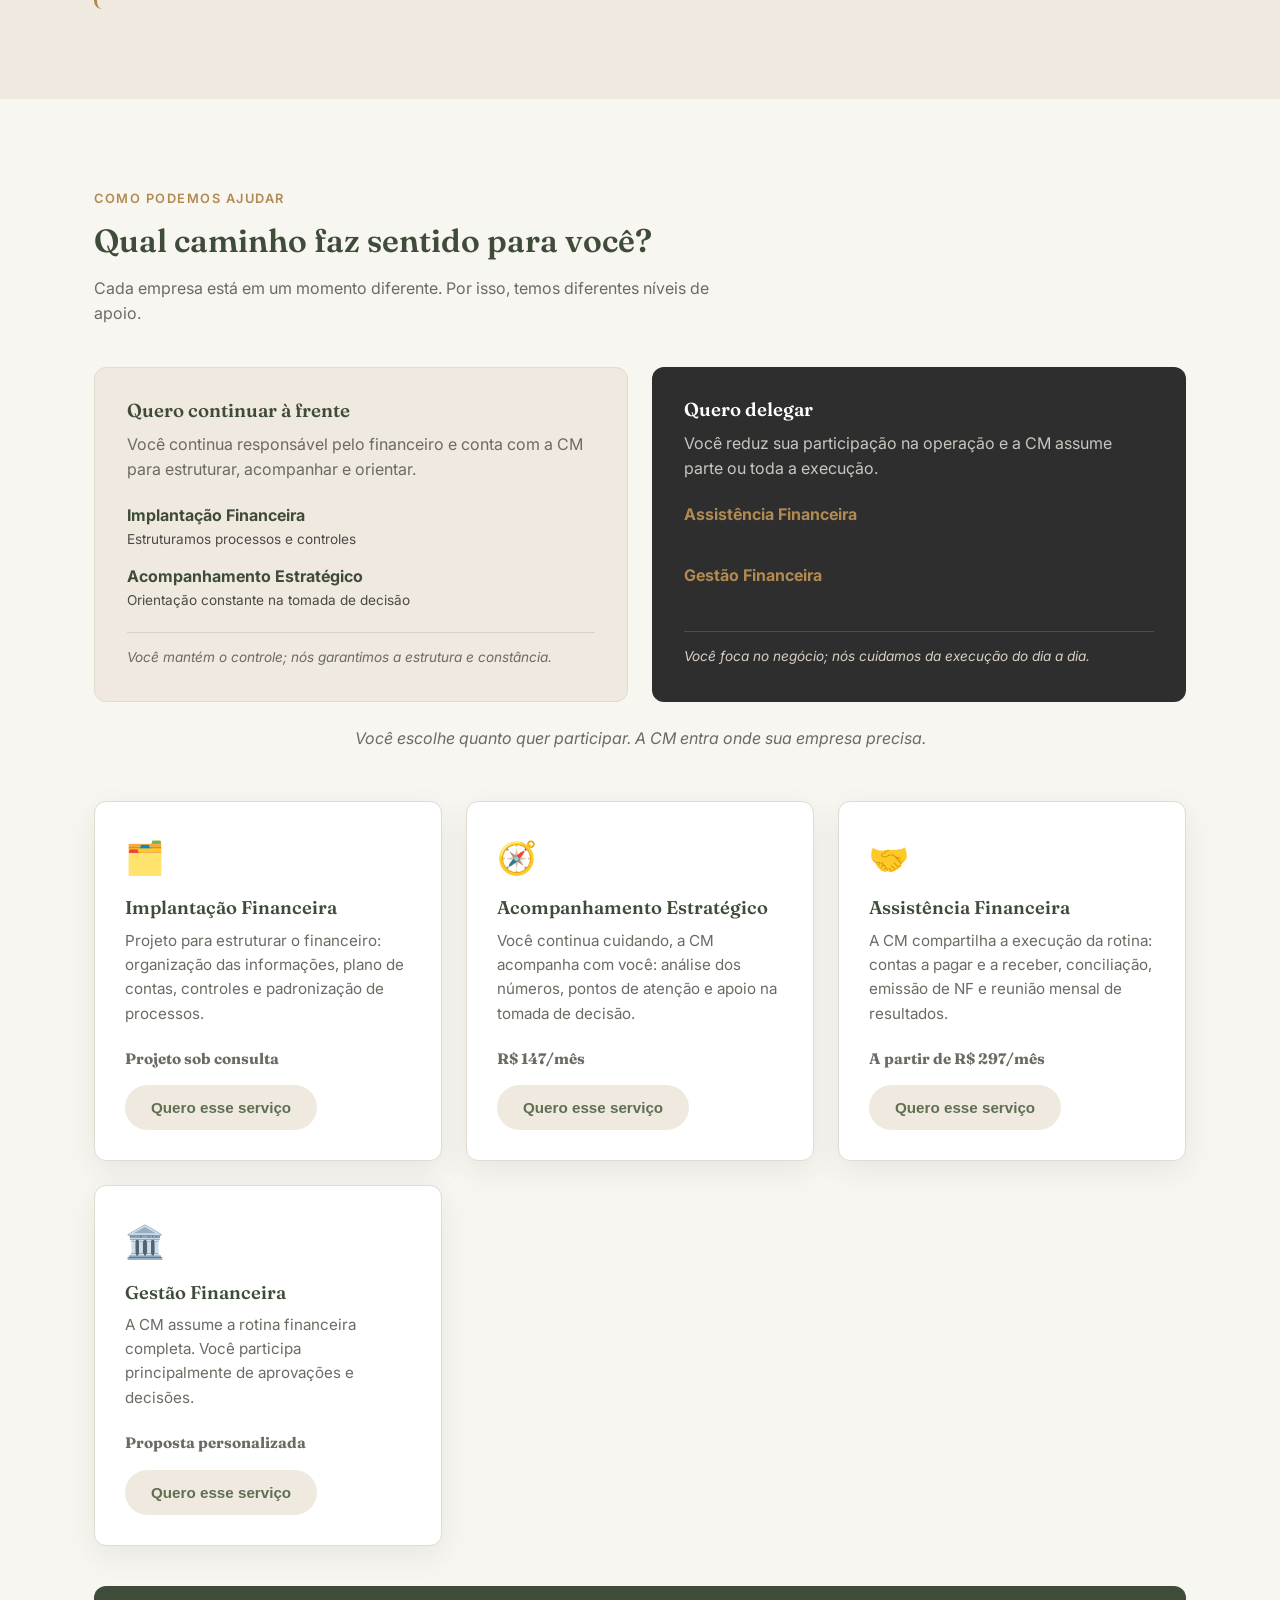
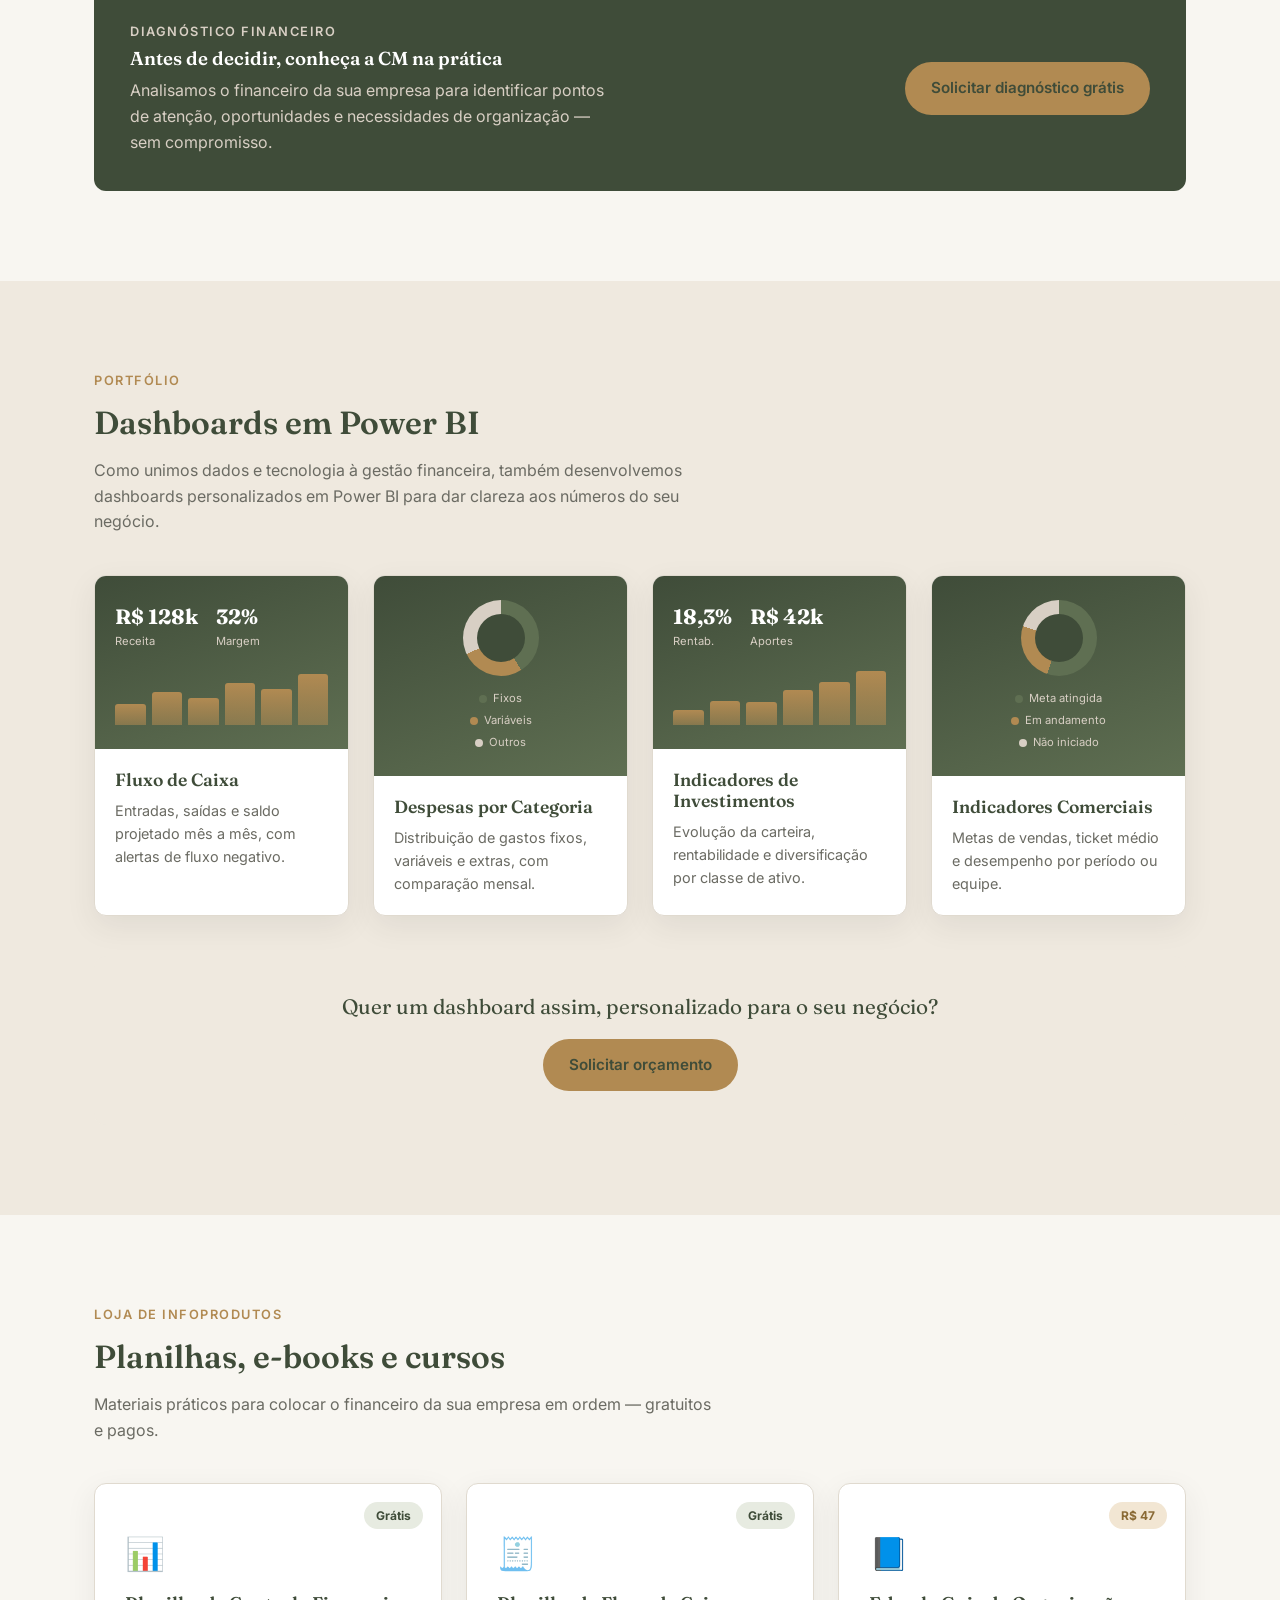
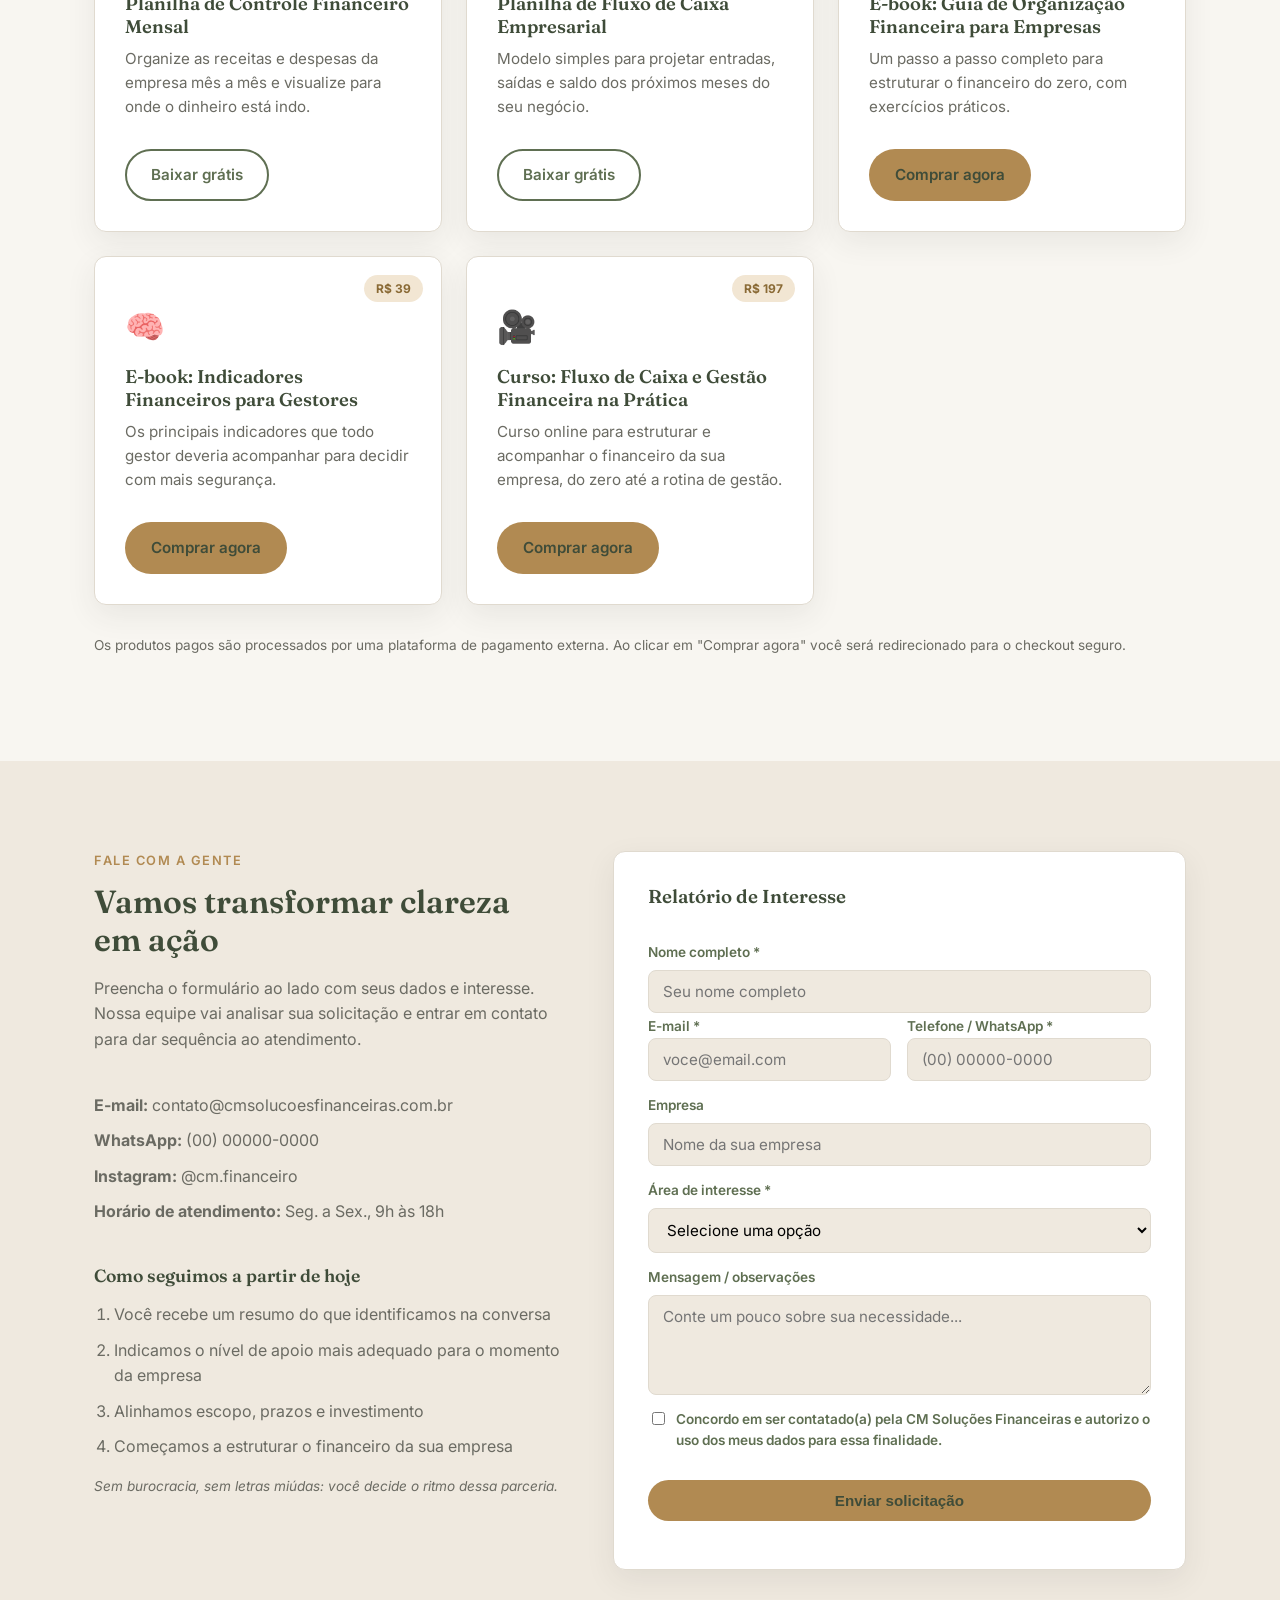
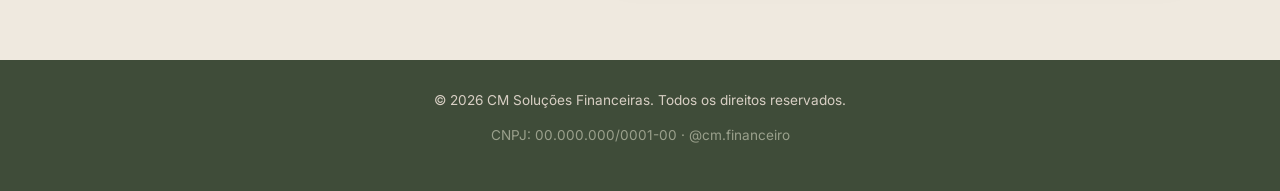
==== commit 9cce6dce: "Remove seção de dor, troca tipografia e aplica logo oficial - Remove a seção "Você realmente sabe co" ====
--- a/index.html
+++ b/index.html
@@ -7,7 +7,7 @@
 <meta name="description" content="A CM Soluções Financeiras ajuda empresas a terem mais organização, clareza e controle sobre o financeiro. Diagnóstico gratuito, implantação, acompanhamento e gestão financeira sob medida.">
 <link rel="preconnect" href="https://fonts.googleapis.com">
 <link rel="preconnect" href="https://fonts.gstatic.com" crossorigin>
-<link href="https://fonts.googleapis.com/css2?family=Cormorant+Garamond:wght@500;600;700&family=Inter:wght@400;500;600&display=swap" rel="stylesheet">
+<link href="https://fonts.googleapis.com/css2?family=Fraunces:ital,opsz,wght@0,9..144,500;0,9..144,600;0,9..144,700&family=Inter:wght@400;500;600&display=swap" rel="stylesheet">
 <link rel="stylesheet" href="assets/css/style.css">
 </head>
 <body>
@@ -15,7 +15,7 @@
 <header class="site-header" id="topo">
   <div class="container header-inner">
     <a href="#topo" class="logo">
-      <span class="logo-mark">CM</span>
+      <img src="assets/img/logo-cm.png" alt="CM Soluções Financeiras" class="logo-mark-img">
       <span class="logo-divider"></span>
       <span class="logo-text">Soluções<br>Financeiras</span>
     </a>
@@ -66,21 +66,6 @@
           para transformar informações financeiras em insumos para decisões melhores.
         </p>
       </div>
-    </div>
-  </section>
-
-  <!-- O PROBLEMA -->
-  <section class="section">
-    <div class="container">
-      <h2 class="section-title">Você realmente sabe como está a saúde financeira do seu negócio?</h2>
-      <ul class="perguntas-lista">
-        <li><span class="pergunta-icon">?</span> Você sabe quanto sua empresa realmente gera de resultado?</li>
-        <li><span class="pergunta-icon">?</span> Sabe para onde o dinheiro está indo?</li>
-        <li><span class="pergunta-icon">?</span> Conhece seus principais custos e despesas?</li>
-        <li><span class="pergunta-icon">?</span> Consegue prever os próximos meses?</li>
-        <li><span class="pergunta-icon">?</span> Toma decisões com base em números ou apenas olhando o saldo da conta?</li>
-      </ul>
-      <p class="callout">Ter dinheiro na conta não significa necessariamente ter saúde financeira.</p>
     </div>
   </section>
 
--- a/assets/css/style.css
+++ b/assets/css/style.css
@@ -28,7 +28,7 @@
 }
 
 h1, h2, h3 {
-  font-family: 'Cormorant Garamond', 'Inter', serif;
+  font-family: 'Fraunces', 'Inter', serif;
   font-weight: 600;
   color: var(--color-olive-dark);
   margin: 0 0 .5em;
@@ -108,11 +108,9 @@
   text-decoration: none;
   white-space: nowrap;
 }
-.logo-mark {
-  font-family: 'Cormorant Garamond', serif;
-  font-weight: 700;
-  font-size: 1.8rem;
-  color: var(--color-gold);
+.logo-mark-img {
+  height: 44px;
+  width: auto;
 }
 .logo-divider {
   width: 1px;
@@ -238,7 +236,7 @@
   text-align: center;
 }
 .hero-card-list li {
-  font-family: 'Cormorant Garamond', serif;
+  font-family: 'Fraunces', serif;
   font-size: 1.4rem;
   font-weight: 700;
   color: #fff;
@@ -272,37 +270,7 @@
   margin-bottom: 40px;
 }
 
-/* Perguntas / Callout */
-.perguntas-lista {
-  list-style: none;
-  padding: 0;
-  margin: 30px 0;
-  max-width: 720px;
-  display: flex;
-  flex-direction: column;
-  gap: 16px;
-}
-.perguntas-lista li {
-  display: flex;
-  align-items: center;
-  gap: 16px;
-  font-size: 1.05rem;
-  color: var(--color-text);
-}
-.pergunta-icon {
-  flex-shrink: 0;
-  width: 30px;
-  height: 30px;
-  border: 1.5px solid var(--color-olive);
-  border-radius: 50%;
-  display: flex;
-  align-items: center;
-  justify-content: center;
-  color: var(--color-olive);
-  font-weight: 600;
-  font-size: 0.9rem;
-}
-
+/* Callout */
 .callout {
   background: var(--color-bg-alt);
   border-left: 3px solid var(--color-gold);
@@ -369,7 +337,7 @@
   font-size: 1.4rem;
 }
 .etapa h4 {
-  font-family: 'Cormorant Garamond', serif;
+  font-family: 'Fraunces', serif;
   font-size: 1.15rem;
   color: var(--color-olive-dark);
   margin: 0 0 8px;
@@ -491,7 +459,7 @@
 .servicos-grid { margin-top: 50px; }
 
 .card-preco {
-  font-family: 'Cormorant Garamond', serif;
+  font-family: 'Fraunces', serif;
   font-weight: 700;
   font-size: 1.2rem;
   color: var(--color-gold);
@@ -551,7 +519,7 @@
   color: var(--color-beige);
 }
 .mini-kpi strong {
-  font-family: 'Cormorant Garamond', serif;
+  font-family: 'Fraunces', serif;
   font-size: 1.3rem;
   font-weight: 700;
   color: #fff;
@@ -626,7 +594,7 @@
   padding: 34px;
 }
 .portfolio-cta p {
-  font-family: 'Cormorant Garamond', serif;
+  font-family: 'Fraunces', serif;
   font-size: 1.3rem;
   color: var(--color-olive-dark);
   margin-bottom: 16px;
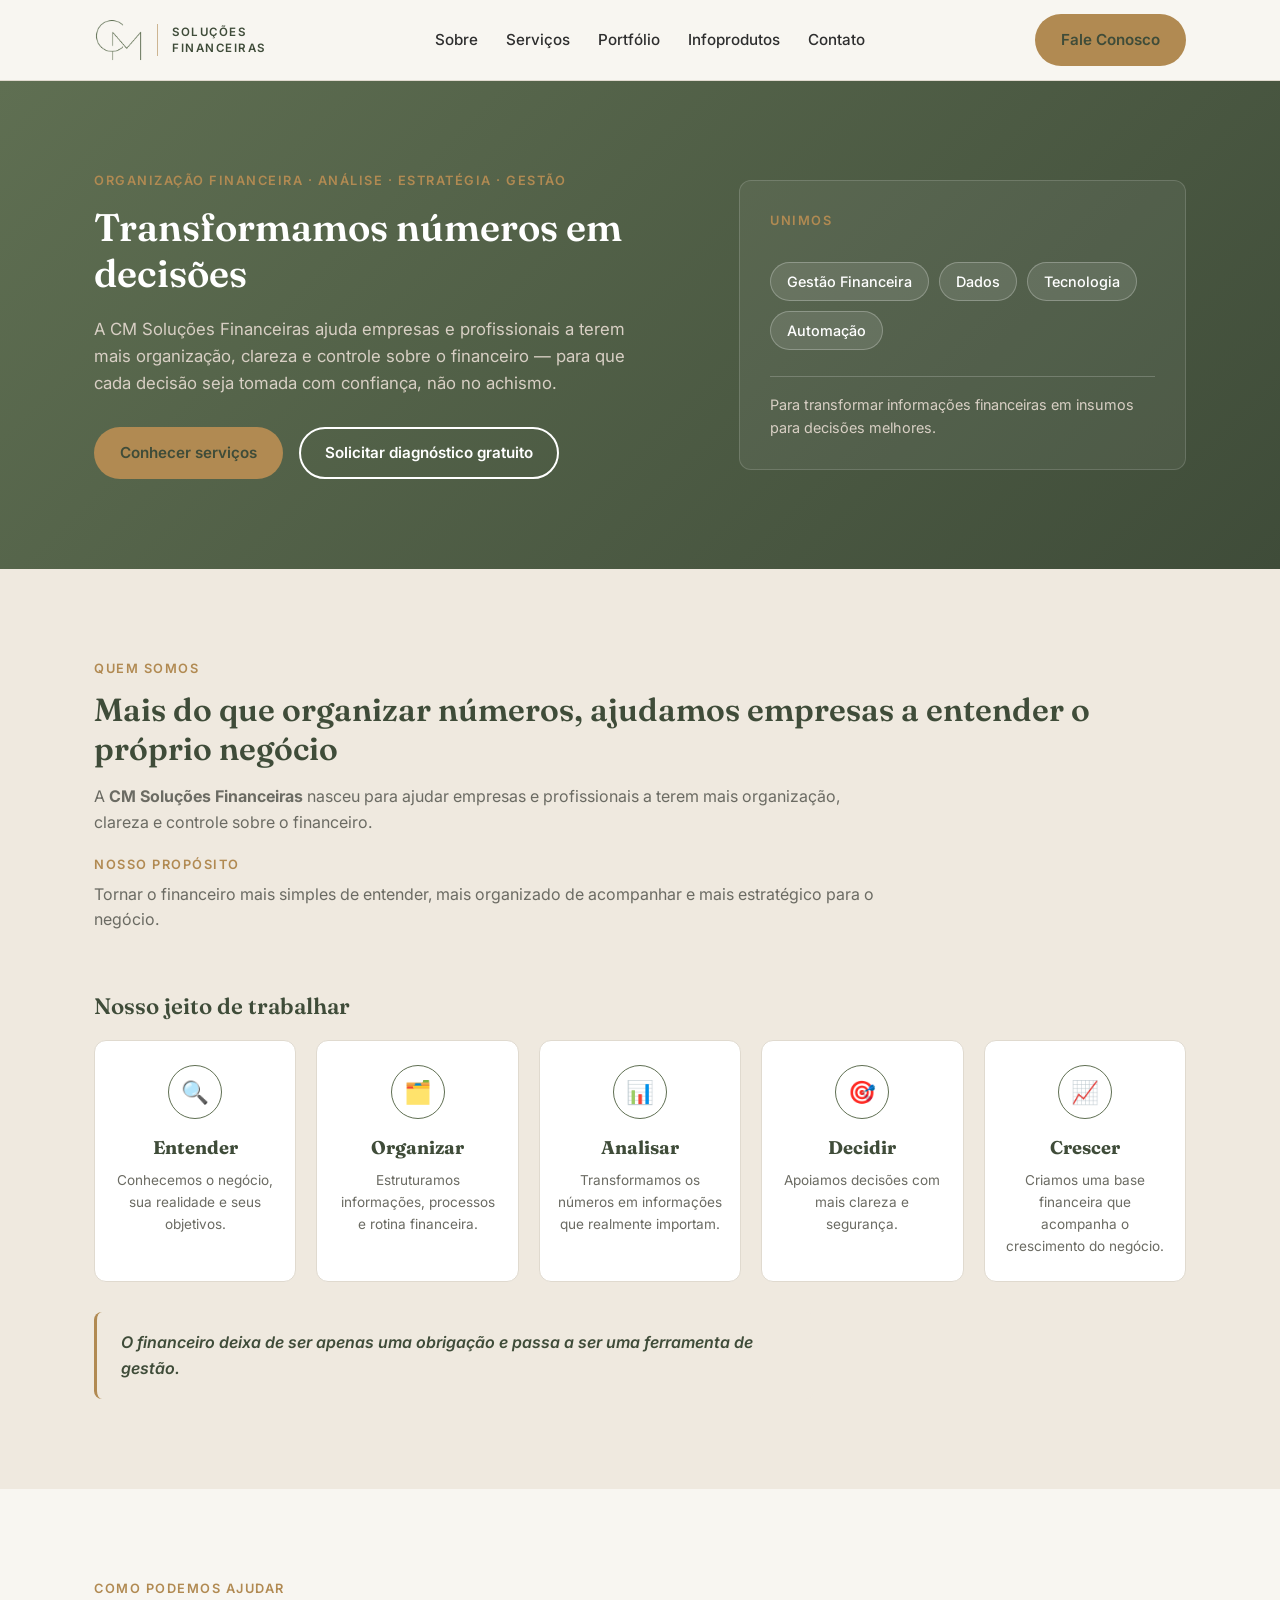
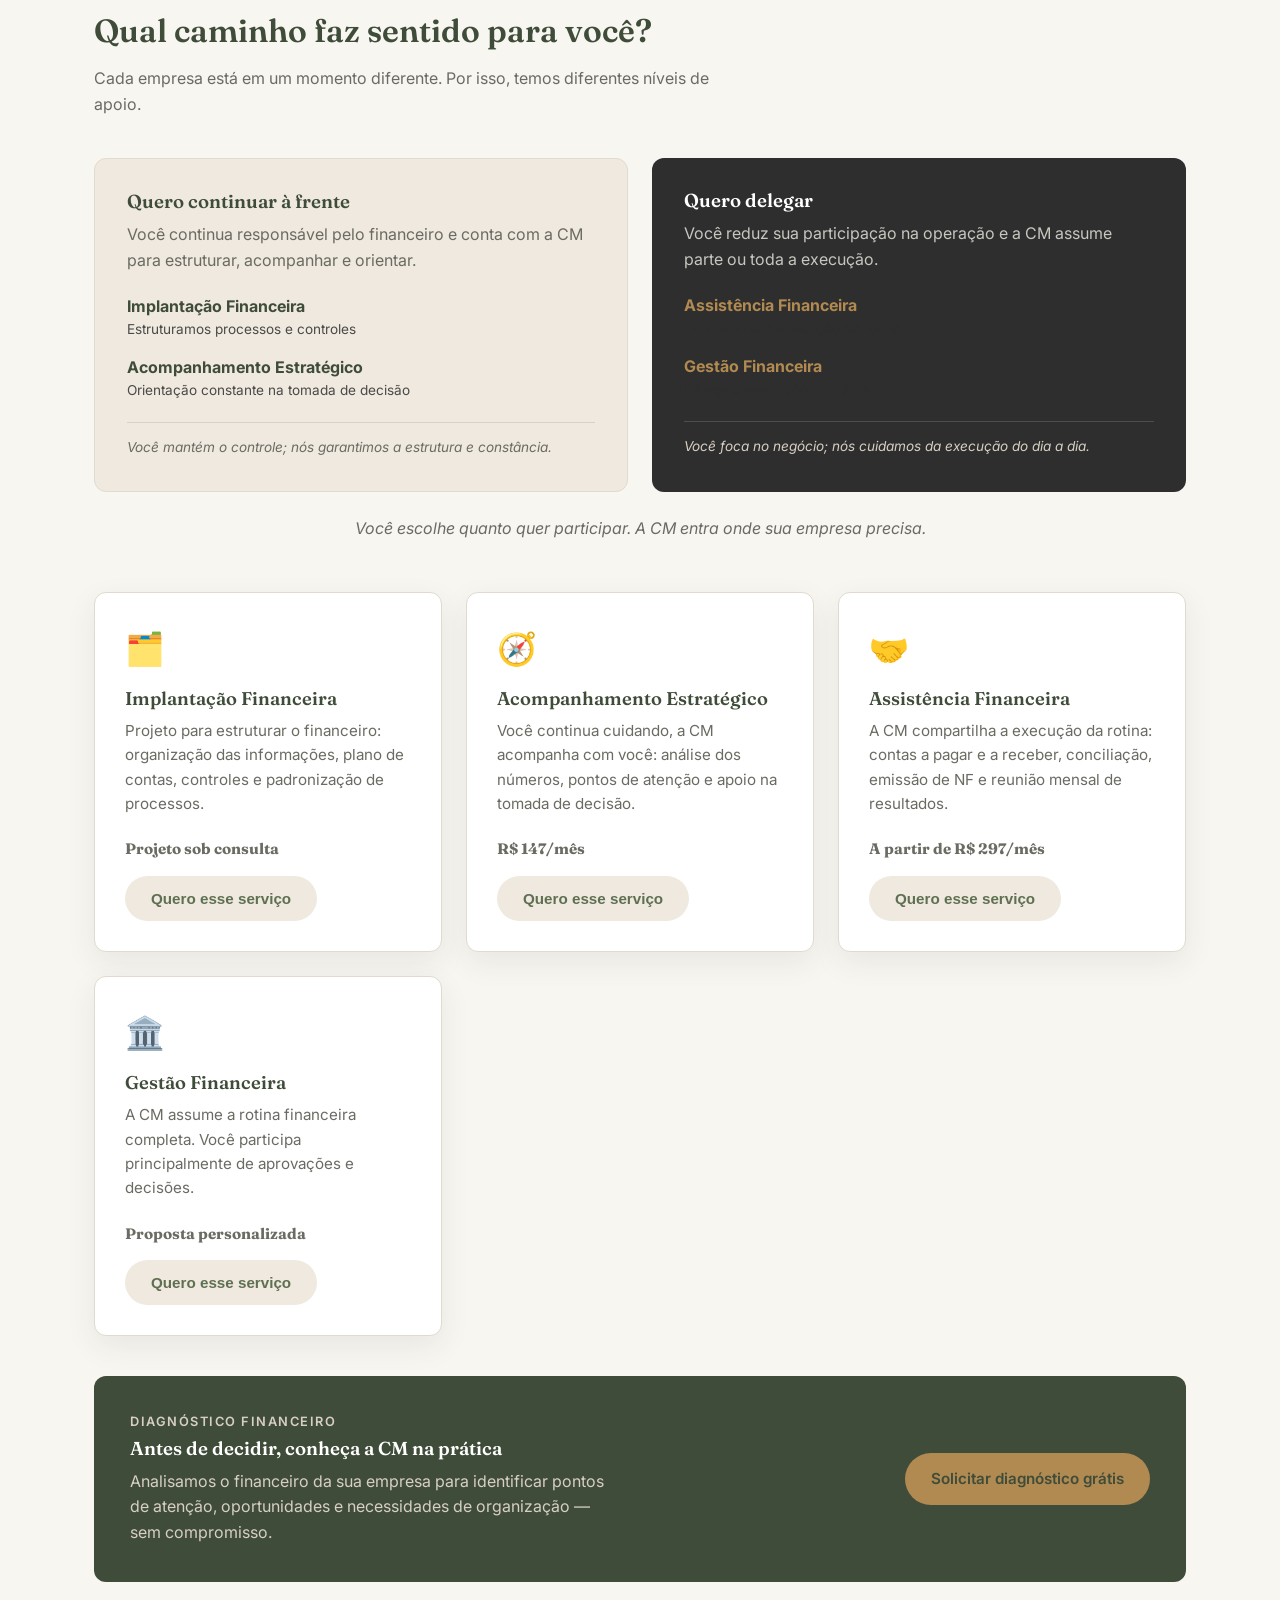
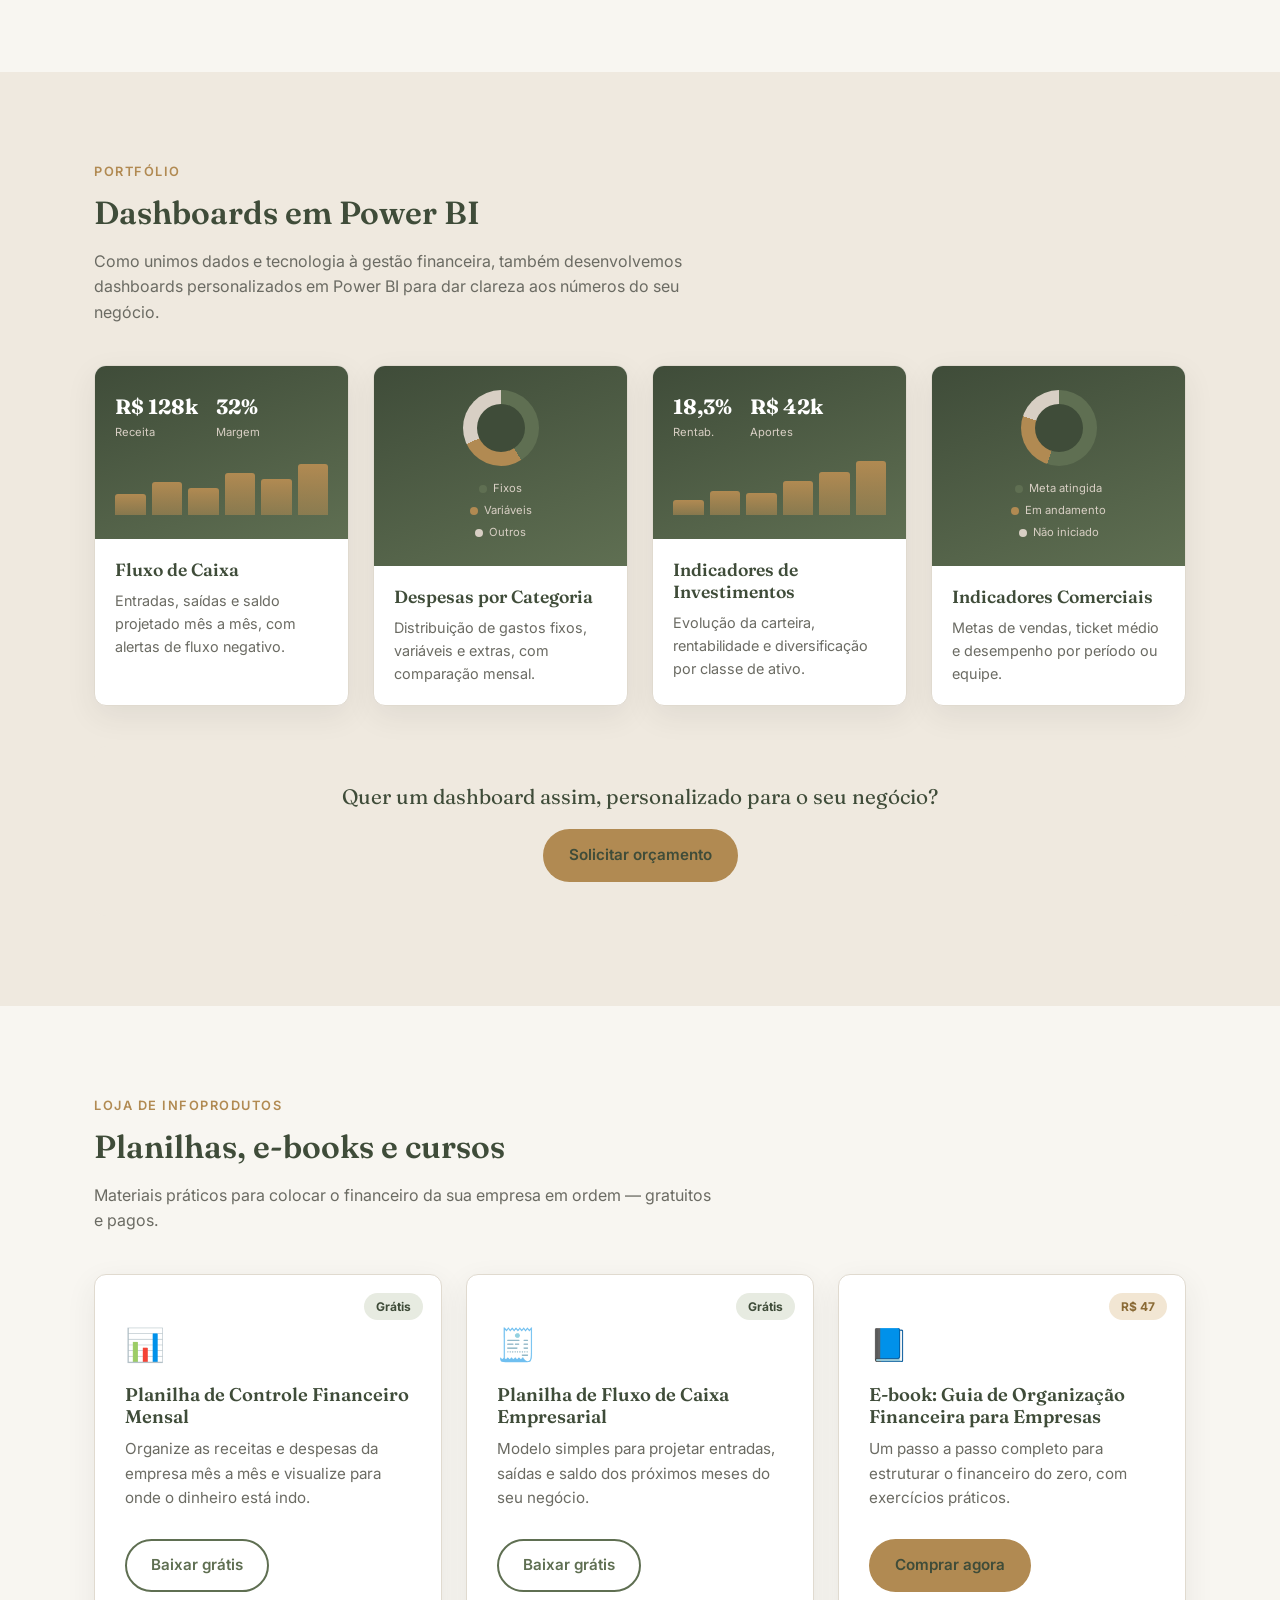
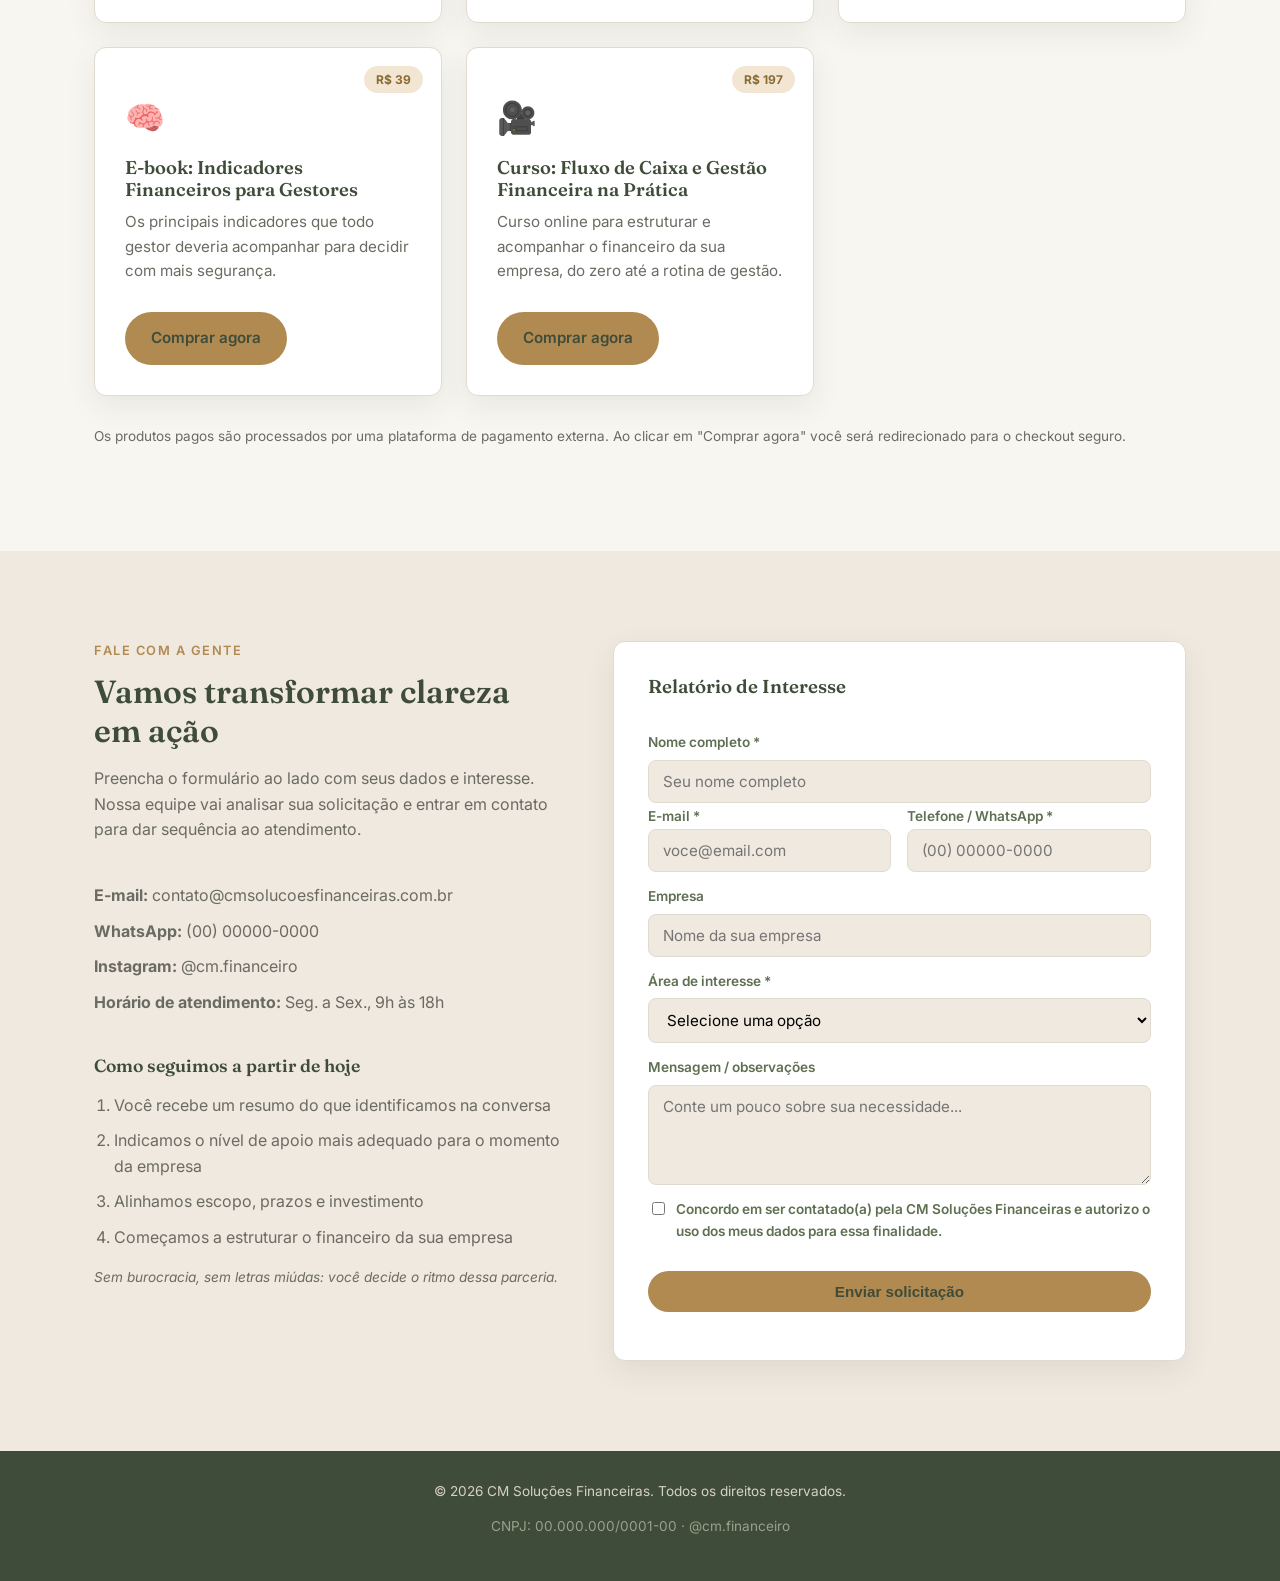
==== commit edc06d41: "Redesenha o card "Unimos" do hero Troca a lista centralizada de palavras grandes por tags compactas " ====
--- a/index.html
+++ b/index.html
@@ -56,14 +56,14 @@
       </div>
       <div class="hero-card">
         <p class="hero-card-eyebrow">Unimos</p>
-        <ul class="hero-card-list">
+        <ul class="hero-card-tags">
           <li>Gestão Financeira</li>
           <li>Dados</li>
           <li>Tecnologia</li>
           <li>Automação</li>
         </ul>
         <p class="hero-card-note">
-          para transformar informações financeiras em insumos para decisões melhores.
+          Para transformar informações financeiras em insumos para decisões melhores.
         </p>
       </div>
     </div>
--- a/assets/css/style.css
+++ b/assets/css/style.css
@@ -226,36 +226,30 @@
   font-size: 0.8rem;
   font-weight: 600;
   color: var(--color-gold);
-  margin-bottom: 18px;
-  text-align: center;
-}
-.hero-card-list {
+  margin-bottom: 4px;
+}
+.hero-card-tags {
   list-style: none;
-  margin: 0 0 18px;
+  margin: 0;
   padding: 0;
-  text-align: center;
-}
-.hero-card-list li {
-  font-family: 'Fraunces', serif;
-  font-size: 1.4rem;
-  font-weight: 700;
+  display: flex;
+  flex-wrap: wrap;
+  gap: 10px;
+}
+.hero-card-tags li {
+  font-size: 0.9rem;
+  font-weight: 500;
   color: #fff;
-  padding: 6px 0;
-}
-.hero-card-list li:not(:last-child)::after {
-  content: '+';
-  display: block;
-  color: var(--color-gold);
-  font-size: 1rem;
-  margin-top: 6px;
+  background: rgba(255,255,255,0.1);
+  border: 1px solid rgba(255,255,255,0.25);
+  border-radius: 999px;
+  padding: 7px 16px;
 }
 .hero-card-note {
   border-top: 1px solid rgba(255,255,255,0.2);
   padding-top: 16px;
   color: var(--color-beige);
-  font-size: 0.85rem;
-  font-style: italic;
-  text-align: center;
+  font-size: 0.9rem;
   margin: 0;
 }
 
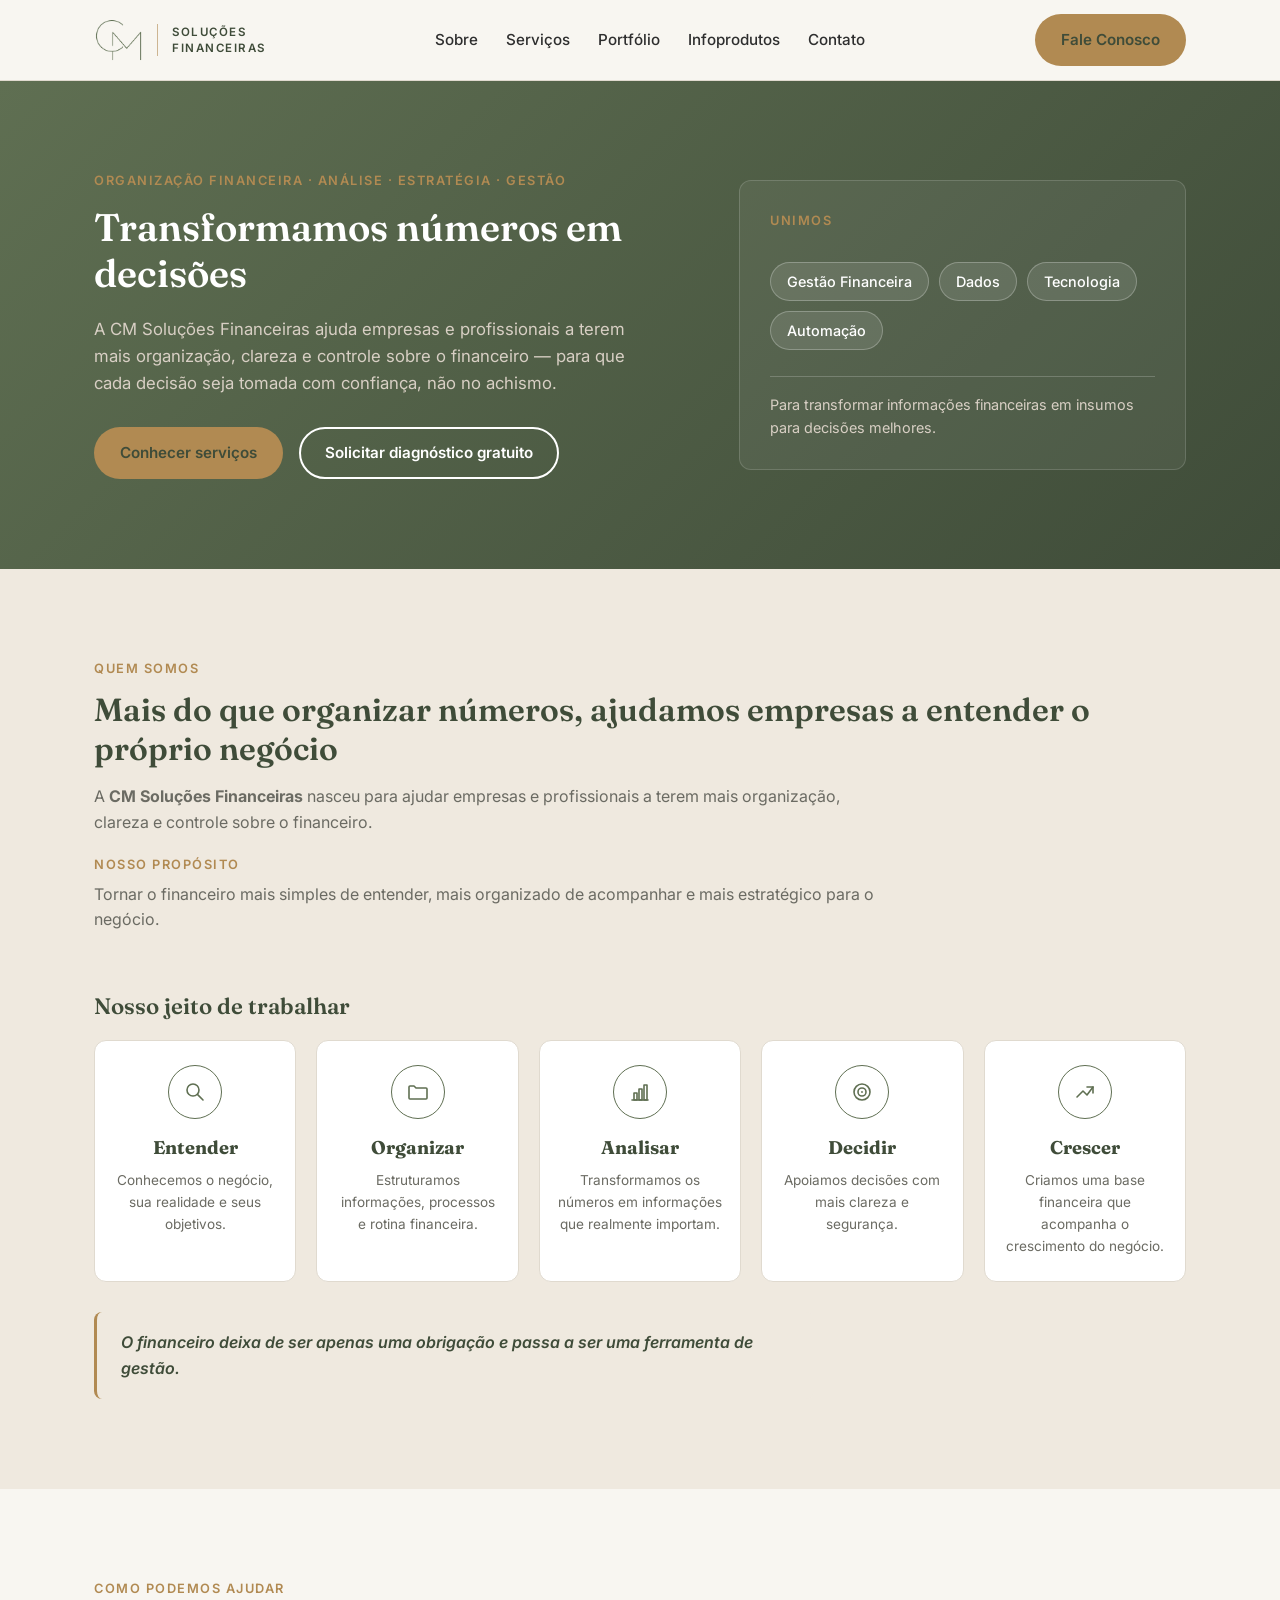
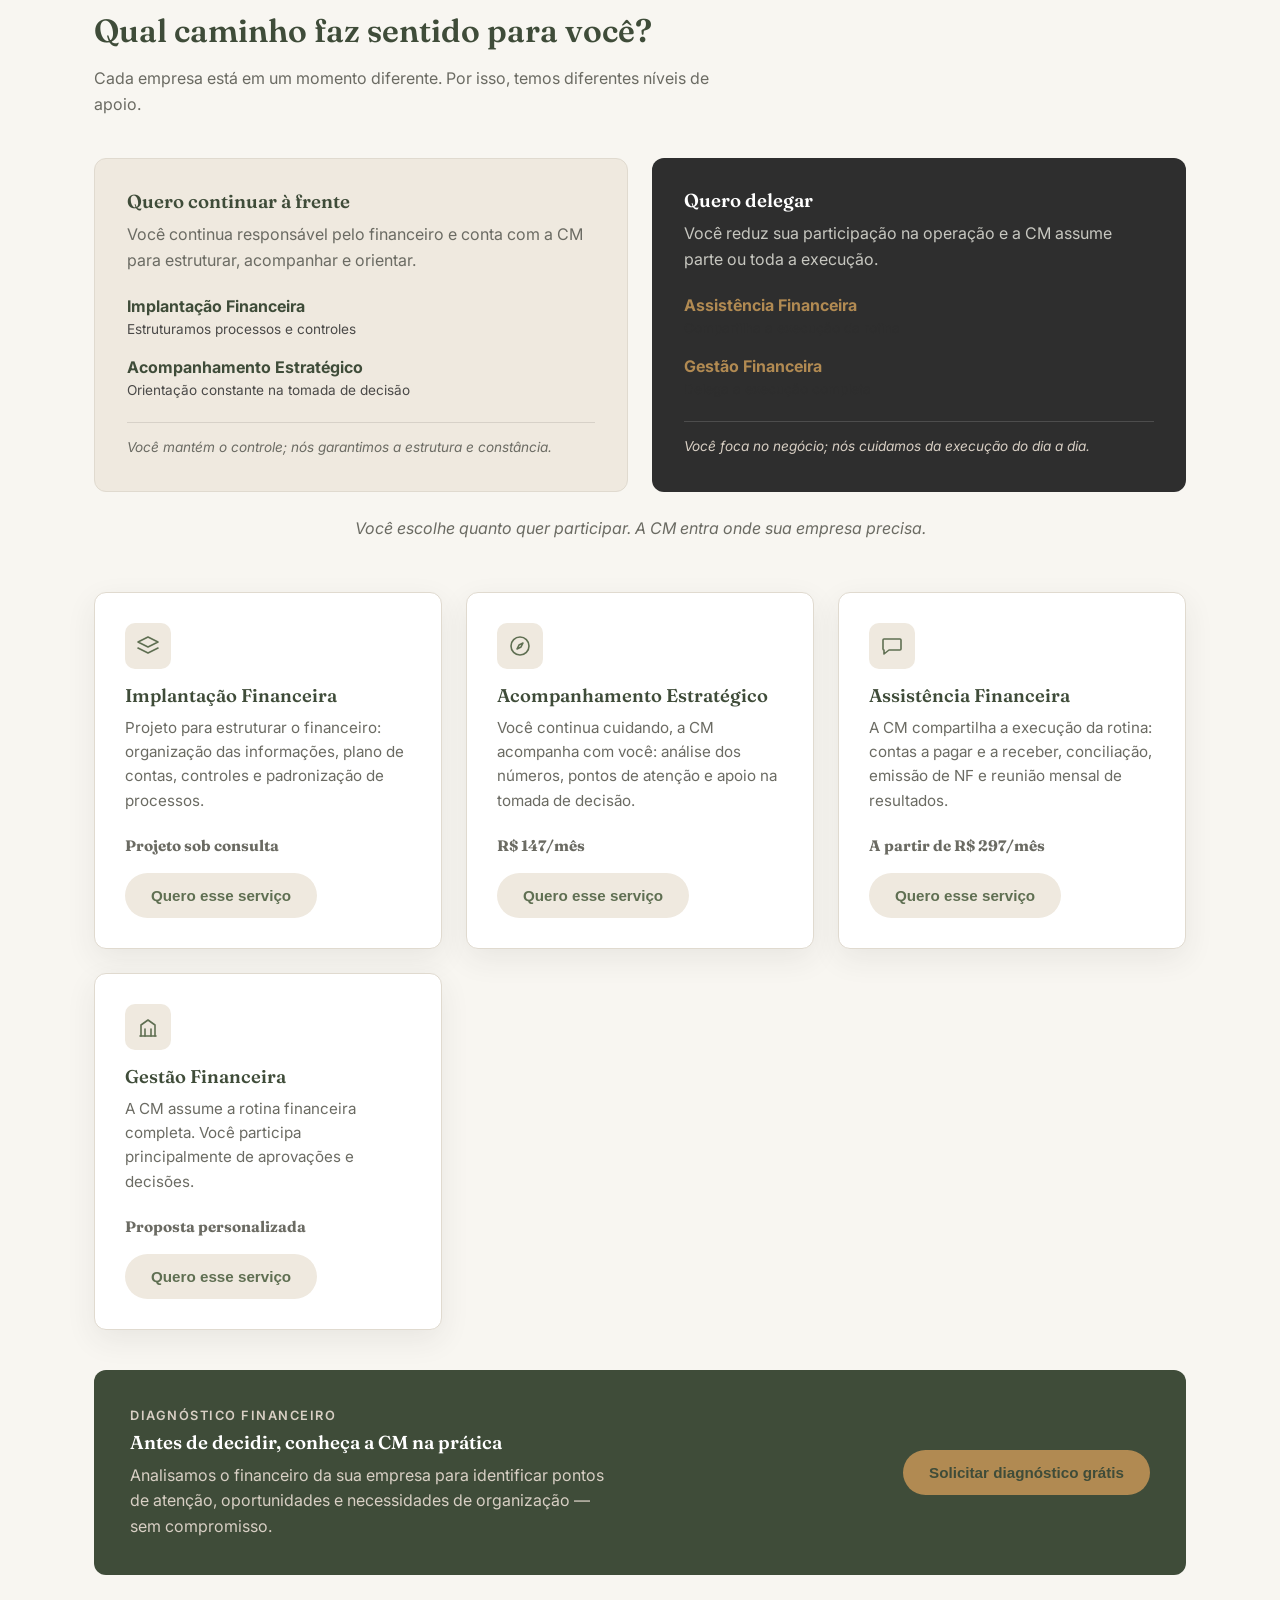
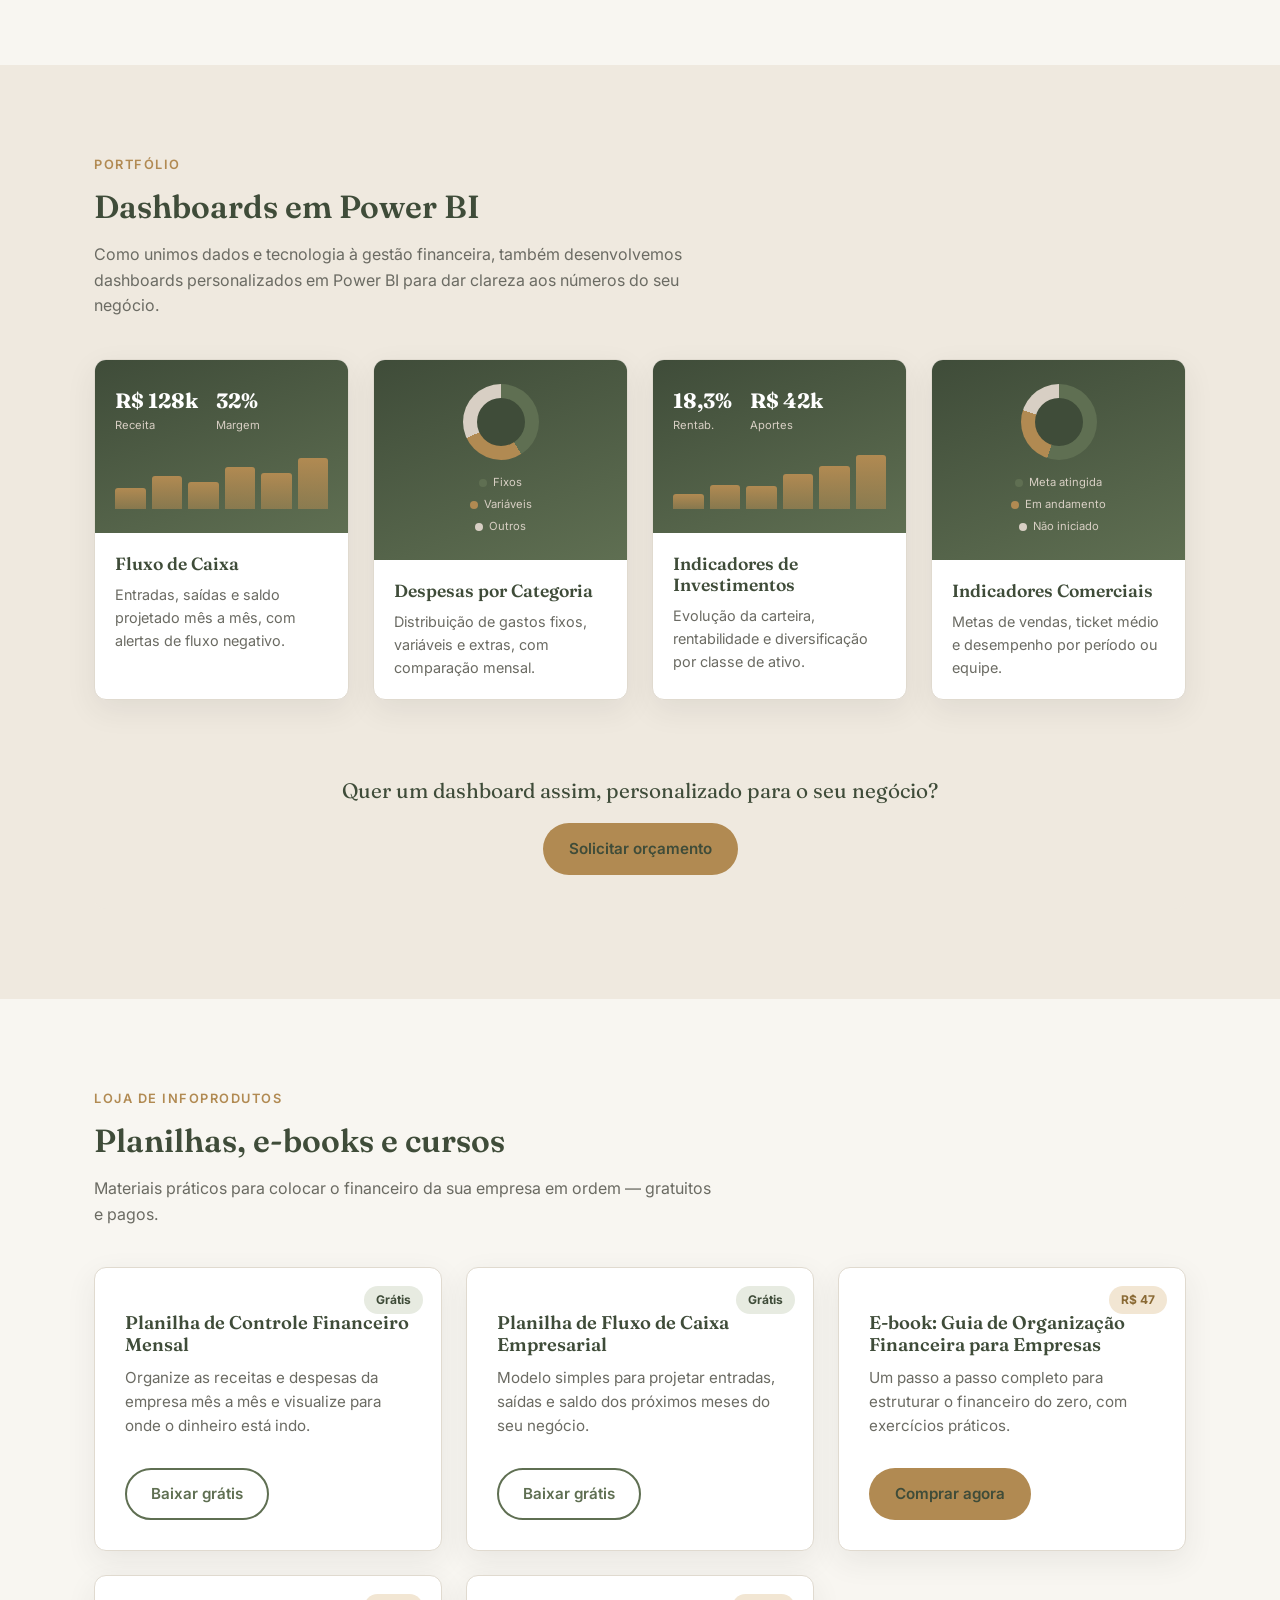
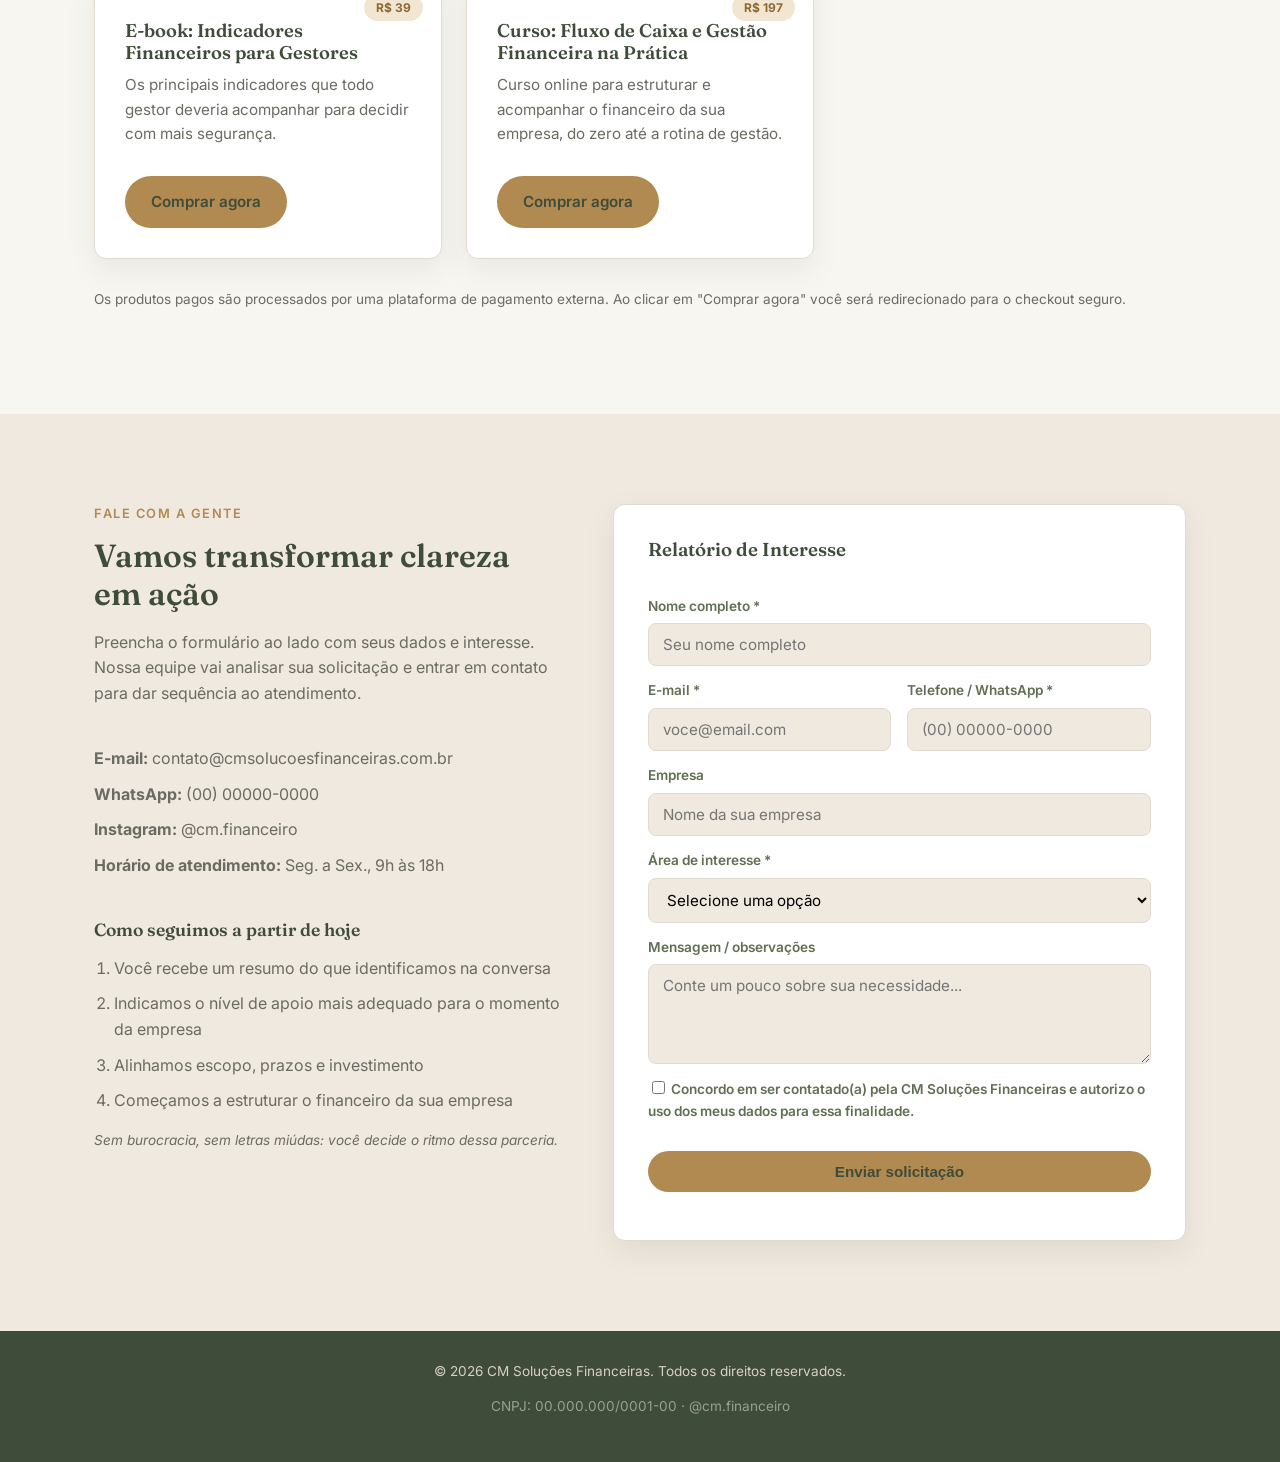
==== commit 05f3c4f9: "Site público mais clean + formulário de Diagnóstico Financeiro Visual da página pública: remove todo" ====
--- a/index.html
+++ b/index.html
@@ -89,27 +89,27 @@
       <h3 class="subtitulo">Nosso jeito de trabalhar</h3>
       <div class="etapas">
         <div class="etapa">
-          <div class="etapa-icone">🔍</div>
+          <div class="etapa-icone"><svg viewBox="0 0 24 24" fill="none" stroke="currentColor" stroke-width="1.6" stroke-linecap="round" stroke-linejoin="round"><circle cx="10" cy="10" r="6"/><line x1="20" y1="20" x2="14.65" y2="14.65"/></svg></div>
           <h4>Entender</h4>
           <p>Conhecemos o negócio, sua realidade e seus objetivos.</p>
         </div>
         <div class="etapa">
-          <div class="etapa-icone">🗂️</div>
+          <div class="etapa-icone"><svg viewBox="0 0 24 24" fill="none" stroke="currentColor" stroke-width="1.6" stroke-linecap="round" stroke-linejoin="round"><path d="M3 7a1 1 0 0 1 1-1h4l2 2h10a1 1 0 0 1 1 1v9a1 1 0 0 1-1 1H4a1 1 0 0 1-1-1V7z"/></svg></div>
           <h4>Organizar</h4>
           <p>Estruturamos informações, processos e rotina financeira.</p>
         </div>
         <div class="etapa">
-          <div class="etapa-icone">📊</div>
+          <div class="etapa-icone"><svg viewBox="0 0 24 24" fill="none" stroke="currentColor" stroke-width="1.6" stroke-linecap="round" stroke-linejoin="round"><line x1="4" y1="20" x2="20" y2="20"/><rect x="6" y="13" width="3" height="7"/><rect x="11" y="9" width="3" height="11"/><rect x="16" y="5" width="3" height="15"/></svg></div>
           <h4>Analisar</h4>
           <p>Transformamos os números em informações que realmente importam.</p>
         </div>
         <div class="etapa">
-          <div class="etapa-icone">🎯</div>
+          <div class="etapa-icone"><svg viewBox="0 0 24 24" fill="none" stroke="currentColor" stroke-width="1.6" stroke-linecap="round" stroke-linejoin="round"><circle cx="12" cy="12" r="8"/><circle cx="12" cy="12" r="4"/><circle cx="12" cy="12" r="0.9" fill="currentColor" stroke="none"/></svg></div>
           <h4>Decidir</h4>
           <p>Apoiamos decisões com mais clareza e segurança.</p>
         </div>
         <div class="etapa">
-          <div class="etapa-icone">📈</div>
+          <div class="etapa-icone"><svg viewBox="0 0 24 24" fill="none" stroke="currentColor" stroke-width="1.6" stroke-linecap="round" stroke-linejoin="round"><polyline points="4,17 10,11 14,15 20,7"/><polyline points="14,7 20,7 20,13"/></svg></div>
           <h4>Crescer</h4>
           <p>Criamos uma base financeira que acompanha o crescimento do negócio.</p>
         </div>
@@ -151,7 +151,7 @@
       <div class="cards-grid servicos-grid">
 
         <div class="card" data-interesse="Implantação Financeira">
-          <div class="card-icon">🗂️</div>
+          <div class="card-icon"><svg viewBox="0 0 24 24" fill="none" stroke="currentColor" stroke-width="1.6" stroke-linecap="round" stroke-linejoin="round"><path d="M12 3 2 8l10 5 10-5-10-5z"/><path d="M2 14l10 5 10-5"/></svg></div>
           <h3>Implantação Financeira</h3>
           <p>Projeto para estruturar o financeiro: organização das informações, plano de
              contas, controles e padronização de processos.</p>
@@ -160,7 +160,7 @@
         </div>
 
         <div class="card" data-interesse="Acompanhamento Estratégico">
-          <div class="card-icon">🧭</div>
+          <div class="card-icon"><svg viewBox="0 0 24 24" fill="none" stroke="currentColor" stroke-width="1.6" stroke-linecap="round" stroke-linejoin="round"><circle cx="12" cy="12" r="9"/><polygon points="15,9 13,13 9,15 11,11"/></svg></div>
           <h3>Acompanhamento Estratégico</h3>
           <p>Você continua cuidando, a CM acompanha com você: análise dos números,
              pontos de atenção e apoio na tomada de decisão.</p>
@@ -169,7 +169,7 @@
         </div>
 
         <div class="card" data-interesse="Assistência Financeira">
-          <div class="card-icon">🤝</div>
+          <div class="card-icon"><svg viewBox="0 0 24 24" fill="none" stroke="currentColor" stroke-width="1.6" stroke-linecap="round" stroke-linejoin="round"><path d="M4 5h16a1 1 0 0 1 1 1v9a1 1 0 0 1-1 1H9l-5 4v-4H4a1 1 0 0 1-1-1V6a1 1 0 0 1 1-1z"/></svg></div>
           <h3>Assistência Financeira</h3>
           <p>A CM compartilha a execução da rotina: contas a pagar e a receber,
              conciliação, emissão de NF e reunião mensal de resultados.</p>
@@ -178,7 +178,7 @@
         </div>
 
         <div class="card" data-interesse="Gestão Financeira">
-          <div class="card-icon">🏛️</div>
+          <div class="card-icon"><svg viewBox="0 0 24 24" fill="none" stroke="currentColor" stroke-width="1.6" stroke-linecap="round" stroke-linejoin="round"><path d="M4 21h16"/><path d="M5 21V10l7-5 7 5v11"/><line x1="9" y1="21" x2="9" y2="14"/><line x1="15" y1="21" x2="15" y2="14"/></svg></div>
           <h3>Gestão Financeira</h3>
           <p>A CM assume a rotina financeira completa. Você participa principalmente
              de aprovações e decisões.</p>
@@ -195,9 +195,9 @@
           <p>Analisamos o financeiro da sua empresa para identificar pontos de atenção,
              oportunidades e necessidades de organização — sem compromisso.</p>
         </div>
-        <a href="#contato" class="btn btn-primary" data-interesse="Diagnóstico Financeiro (gratuito)">
+        <button type="button" class="btn btn-primary" data-abrir-diagnostico>
           Solicitar diagnóstico grátis
-        </a>
+        </button>
       </div>
     </div>
   </section>
@@ -212,80 +212,8 @@
         personalizados em Power BI para dar clareza aos números do seu negócio.
       </p>
 
-      <div class="portfolio-grid">
-
-        <article class="portfolio-card">
-          <div class="portfolio-preview">
-            <div class="mini-kpis">
-              <span class="mini-kpi"><strong>R$ 128k</strong>Receita</span>
-              <span class="mini-kpi"><strong>32%</strong>Margem</span>
-            </div>
-            <div class="mini-chart">
-              <span style="--h:35%"></span>
-              <span style="--h:55%"></span>
-              <span style="--h:45%"></span>
-              <span style="--h:70%"></span>
-              <span style="--h:60%"></span>
-              <span style="--h:85%"></span>
-            </div>
-          </div>
-          <div class="portfolio-info">
-            <h3>Fluxo de Caixa</h3>
-            <p>Entradas, saídas e saldo projetado mês a mês, com alertas de fluxo negativo.</p>
-          </div>
-        </article>
-
-        <article class="portfolio-card">
-          <div class="portfolio-preview">
-            <div class="mini-donut" style="--p1:41%; --p2:68%;"></div>
-            <div class="mini-legend">
-              <span><i style="background:var(--color-olive)"></i>Fixos</span>
-              <span><i style="background:var(--color-gold)"></i>Variáveis</span>
-              <span><i style="background:var(--color-beige)"></i>Outros</span>
-            </div>
-          </div>
-          <div class="portfolio-info">
-            <h3>Despesas por Categoria</h3>
-            <p>Distribuição de gastos fixos, variáveis e extras, com comparação mensal.</p>
-          </div>
-        </article>
-
-        <article class="portfolio-card">
-          <div class="portfolio-preview">
-            <div class="mini-kpis">
-              <span class="mini-kpi"><strong>18,3%</strong>Rentab.</span>
-              <span class="mini-kpi"><strong>R$ 42k</strong>Aportes</span>
-            </div>
-            <div class="mini-chart">
-              <span style="--h:25%"></span>
-              <span style="--h:40%"></span>
-              <span style="--h:38%"></span>
-              <span style="--h:58%"></span>
-              <span style="--h:72%"></span>
-              <span style="--h:90%"></span>
-            </div>
-          </div>
-          <div class="portfolio-info">
-            <h3>Indicadores de Investimentos</h3>
-            <p>Evolução da carteira, rentabilidade e diversificação por classe de ativo.</p>
-          </div>
-        </article>
-
-        <article class="portfolio-card">
-          <div class="portfolio-preview">
-            <div class="mini-donut" style="--p1:55%; --p2:80%;"></div>
-            <div class="mini-legend">
-              <span><i style="background:var(--color-olive)"></i>Meta atingida</span>
-              <span><i style="background:var(--color-gold)"></i>Em andamento</span>
-              <span><i style="background:var(--color-beige)"></i>Não iniciado</span>
-            </div>
-          </div>
-          <div class="portfolio-info">
-            <h3>Indicadores Comerciais</h3>
-            <p>Metas de vendas, ticket médio e desempenho por período ou equipe.</p>
-          </div>
-        </article>
-
+      <div class="portfolio-grid" id="portfolioGrid">
+        <p class="loading-placeholder">Carregando portfólio...</p>
       </div>
 
       <div class="portfolio-cta">
@@ -304,55 +232,8 @@
         Materiais práticos para colocar o financeiro da sua empresa em ordem — gratuitos e pagos.
       </p>
 
-      <div class="cards-grid cards-grid-info">
-
-        <div class="card card-info">
-          <span class="badge badge-free">Grátis</span>
-          <div class="card-icon">📊</div>
-          <h3>Planilha de Controle Financeiro Mensal</h3>
-          <p>Organize as receitas e despesas da empresa mês a mês e visualize para onde
-             o dinheiro está indo.</p>
-          <a href="assets/downloads/planilha-controle-financeiro-mensal.csv"
-             class="btn btn-outline card-btn" download>Baixar grátis</a>
-        </div>
-
-        <div class="card card-info">
-          <span class="badge badge-free">Grátis</span>
-          <div class="card-icon">🧾</div>
-          <h3>Planilha de Fluxo de Caixa Empresarial</h3>
-          <p>Modelo simples para projetar entradas, saídas e saldo dos próximos meses do
-             seu negócio.</p>
-          <a href="assets/downloads/planilha-fluxo-caixa-empresarial.csv"
-             class="btn btn-outline card-btn" download>Baixar grátis</a>
-        </div>
-
-        <div class="card card-info">
-          <span class="badge badge-paid">R$ 47</span>
-          <div class="card-icon">📘</div>
-          <h3>E-book: Guia de Organização Financeira para Empresas</h3>
-          <p>Um passo a passo completo para estruturar o financeiro do zero, com
-             exercícios práticos.</p>
-          <a href="#" class="btn btn-primary card-btn btn-comprar" data-produto="E-book Guia de Organizacao Financeira para Empresas">Comprar agora</a>
-        </div>
-
-        <div class="card card-info">
-          <span class="badge badge-paid">R$ 39</span>
-          <div class="card-icon">🧠</div>
-          <h3>E-book: Indicadores Financeiros para Gestores</h3>
-          <p>Os principais indicadores que todo gestor deveria acompanhar para decidir
-             com mais segurança.</p>
-          <a href="#" class="btn btn-primary card-btn btn-comprar" data-produto="E-book Indicadores Financeiros para Gestores">Comprar agora</a>
-        </div>
-
-        <div class="card card-info">
-          <span class="badge badge-paid">R$ 197</span>
-          <div class="card-icon">🎥</div>
-          <h3>Curso: Fluxo de Caixa e Gestão Financeira na Prática</h3>
-          <p>Curso online para estruturar e acompanhar o financeiro da sua empresa,
-             do zero até a rotina de gestão.</p>
-          <a href="#" class="btn btn-primary card-btn btn-comprar" data-produto="Curso Fluxo de Caixa e Gestao Financeira na Pratica">Comprar agora</a>
-        </div>
-
+      <div class="cards-grid cards-grid-info" id="infoprodutosGrid">
+        <p class="loading-placeholder">Carregando produtos...</p>
       </div>
 
       <p class="info-nota">
@@ -440,6 +321,126 @@
 
 </main>
 
+<!-- MODAL: DIAGNÓSTICO FINANCEIRO -->
+<div class="pub-modal" id="modalDiagnostico" hidden>
+  <div class="pub-modal-box">
+    <button type="button" class="pub-modal-fechar" id="btnFecharDiagnostico" aria-label="Fechar">&times;</button>
+    <p class="section-eyebrow">Diagnóstico Financeiro gratuito</p>
+    <h3>Conte um pouco sobre o seu negócio</h3>
+    <p class="pub-modal-sub">
+      Leva menos de 2 minutos e não pede nenhum dado sensível — só o suficiente pra
+      chegarmos na conversa já entendendo o seu momento.
+    </p>
+
+    <form id="formDiagnostico" class="form-diagnostico">
+      <div class="campo-oculto" aria-hidden="true">
+        <label for="website">Deixe em branco</label>
+        <input type="text" id="website" name="website" tabindex="-1" autocomplete="off">
+      </div>
+
+      <h4 class="pub-modal-grupo">Seus dados</h4>
+      <div class="form-row">
+        <div>
+          <label for="dNome">Nome completo *</label>
+          <input type="text" id="dNome" name="nome" required placeholder="Seu nome">
+        </div>
+        <div>
+          <label for="dEmpresa">Empresa *</label>
+          <input type="text" id="dEmpresa" name="empresa" required placeholder="Nome da sua empresa">
+        </div>
+      </div>
+      <div class="form-row">
+        <div>
+          <label for="dEmail">E-mail *</label>
+          <input type="email" id="dEmail" name="email" required placeholder="voce@email.com">
+        </div>
+        <div>
+          <label for="dTelefone">WhatsApp *</label>
+          <input type="tel" id="dTelefone" name="telefone" required placeholder="(00) 00000-0000">
+        </div>
+      </div>
+
+      <h4 class="pub-modal-grupo">Sobre o seu negócio</h4>
+
+      <label for="dRamo">Ramo de atuação *</label>
+      <select id="dRamo" name="ramo" required>
+        <option value="" disabled selected>Selecione</option>
+        <option>Comércio</option>
+        <option>Serviços</option>
+        <option>Indústria</option>
+        <option>Saúde e bem-estar</option>
+        <option>Educação</option>
+        <option>Tecnologia</option>
+        <option>Alimentação</option>
+        <option>Outro</option>
+      </select>
+
+      <label for="dColaboradores">Quantas pessoas trabalham com você *</label>
+      <select id="dColaboradores" name="colaboradores" required>
+        <option value="" disabled selected>Selecione</option>
+        <option>Só eu</option>
+        <option>2 a 5</option>
+        <option>6 a 15</option>
+        <option>16 a 50</option>
+        <option>Mais de 50</option>
+      </select>
+
+      <label for="dControle">Como o financeiro é controlado hoje *</label>
+      <select id="dControle" name="controleAtual" required>
+        <option value="" disabled selected>Selecione</option>
+        <option>Planilha própria</option>
+        <option>Sistema (ERP)</option>
+        <option>Contador externo</option>
+        <option>Não tenho controle estruturado</option>
+        <option>Outro</option>
+      </select>
+
+      <label for="dDificuldade">Maior dificuldade hoje *</label>
+      <select id="dDificuldade" name="dificuldade" required>
+        <option value="" disabled selected>Selecione</option>
+        <option>Falta de controle do fluxo de caixa</option>
+        <option>Não sei se estou tendo lucro</option>
+        <option>Misturo finanças pessoais e da empresa</option>
+        <option>Inadimplência de clientes</option>
+        <option>Falta de relatórios e indicadores</option>
+        <option>Falta de tempo pra cuidar disso</option>
+        <option>Outro</option>
+      </select>
+
+      <label for="dObjetivo">O que mais gostaria de alcançar *</label>
+      <select id="dObjetivo" name="objetivo" required>
+        <option value="" disabled selected>Selecione</option>
+        <option>Ter clareza dos números</option>
+        <option>Reduzir custos</option>
+        <option>Ter relatórios e indicadores confiáveis</option>
+        <option>Delegar a rotina financeira</option>
+        <option>Planejar o crescimento</option>
+        <option>Outro</option>
+      </select>
+
+      <label for="dUrgencia">Urgência pra resolver isso *</label>
+      <select id="dUrgencia" name="urgencia" required>
+        <option value="" disabled selected>Selecione</option>
+        <option>Quero resolver agora</option>
+        <option>Nos próximos meses</option>
+        <option>Só pesquisando por enquanto</option>
+      </select>
+
+      <label for="dMensagem">Quer contar mais alguma coisa? (opcional)</label>
+      <textarea id="dMensagem" name="mensagem" rows="3" placeholder="Fique à vontade..."></textarea>
+
+      <label class="checkbox-label">
+        <input type="checkbox" required>
+        Concordo em ser contatado(a) pela CM Soluções Financeiras e autorizo o uso
+        dos meus dados para essa finalidade.
+      </label>
+
+      <button type="submit" class="btn btn-primary btn-block">Enviar diagnóstico</button>
+      <p class="form-feedback" id="diagnosticoFeedback" role="status"></p>
+    </form>
+  </div>
+</div>
+
 <footer class="site-footer">
   <div class="container footer-inner">
     <p>&copy; <span id="ano"></span> CM Soluções Financeiras. Todos os direitos reservados.</p>
--- a/assets/css/style.css
+++ b/assets/css/style.css
@@ -318,7 +318,9 @@
   border-radius: var(--radius);
   padding: 24px 18px;
   text-align: center;
-}
+  transition: transform .18s ease, box-shadow .18s ease;
+}
+.etapa:hover { transform: translateY(-3px); box-shadow: 0 12px 28px rgba(46,46,46,.07); }
 .etapa-icone {
   width: 54px;
   height: 54px;
@@ -328,8 +330,9 @@
   display: flex;
   align-items: center;
   justify-content: center;
-  font-size: 1.4rem;
-}
+  color: var(--color-olive);
+}
+.etapa-icone svg { width: 24px; height: 24px; }
 .etapa h4 {
   font-family: 'Fraunces', serif;
   font-size: 1.15rem;
@@ -359,9 +362,22 @@
   box-shadow: var(--shadow);
   display: flex;
   flex-direction: column;
-}
-
-.card-icon { font-size: 2rem; margin-bottom: 14px; }
+  transition: transform .18s ease, box-shadow .18s ease;
+}
+.card:hover { transform: translateY(-3px); box-shadow: 0 16px 40px rgba(46,46,46,.12); }
+
+.card-icon {
+  width: 46px;
+  height: 46px;
+  display: flex;
+  align-items: center;
+  justify-content: center;
+  margin-bottom: 16px;
+  border-radius: 10px;
+  background: var(--color-bg-alt);
+  color: var(--color-olive);
+}
+.card-icon svg { width: 24px; height: 24px; }
 
 .card h3 { font-size: 1.15rem; }
 
@@ -393,6 +409,14 @@
   color: var(--color-text-light);
 }
 
+.loading-placeholder {
+  grid-column: 1 / -1;
+  color: var(--color-text-light);
+  font-style: italic;
+  text-align: center;
+  padding: 20px 0;
+}
+
 /* Path cards (Serviços) */
 .path-grid {
   display: grid;
@@ -490,7 +514,9 @@
   box-shadow: var(--shadow);
   display: flex;
   flex-direction: column;
-}
+  transition: transform .18s ease, box-shadow .18s ease;
+}
+.portfolio-card:hover { transform: translateY(-3px); box-shadow: 0 16px 40px rgba(46,46,46,.12); }
 
 .portfolio-preview {
   background: linear-gradient(160deg, var(--color-olive-dark) 0%, var(--color-olive) 100%);
@@ -637,7 +663,9 @@
 
 .form-relatorio h3 { margin-bottom: 20px; }
 
-.form-relatorio label {
+.form-relatorio label,
+.form-diagnostico label {
+  display: block;
   font-size: 0.85rem;
   font-weight: 600;
   margin: 14px 0 6px;
@@ -646,7 +674,10 @@
 
 .form-relatorio input,
 .form-relatorio select,
-.form-relatorio textarea {
+.form-relatorio textarea,
+.form-diagnostico input,
+.form-diagnostico select,
+.form-diagnostico textarea {
   width: 100%;
   padding: 11px 14px;
   border: 1px solid var(--color-border);
@@ -658,7 +689,10 @@
 
 .form-relatorio input:focus,
 .form-relatorio select:focus,
-.form-relatorio textarea:focus {
+.form-relatorio textarea:focus,
+.form-diagnostico input:focus,
+.form-diagnostico select:focus,
+.form-diagnostico textarea:focus {
   outline: 2px solid var(--color-gold);
   outline-offset: 1px;
   background: #fff;
@@ -681,7 +715,8 @@
 }
 .checkbox-label input { width: auto; margin-top: 3px; }
 
-.form-relatorio .btn { margin-top: 22px; }
+.form-relatorio .btn,
+.form-diagnostico .btn { margin-top: 22px; }
 
 .form-feedback {
   margin: 14px 0 0;
@@ -690,6 +725,75 @@
 }
 .form-feedback.success { color: var(--color-olive); }
 .form-feedback.error { color: #b3261e; }
+
+/* Modal pública (Diagnóstico Financeiro) */
+.pub-modal {
+  position: fixed;
+  inset: 0;
+  background: rgba(46,46,46,0.55);
+  display: flex;
+  align-items: flex-start;
+  justify-content: center;
+  padding: 40px 24px;
+  overflow-y: auto;
+  z-index: 300;
+}
+.pub-modal[hidden] { display: none; }
+.pub-modal-box {
+  position: relative;
+  background: #fff;
+  border-radius: var(--radius);
+  box-shadow: 0 30px 80px rgba(46,46,46,.25);
+  padding: 40px;
+  max-width: 560px;
+  width: 100%;
+}
+.pub-modal-box h3 { margin-bottom: 8px; }
+.pub-modal-sub { color: var(--color-text-light); font-size: 0.92rem; margin-bottom: 4px; }
+.pub-modal-grupo {
+  font-family: 'Inter', sans-serif;
+  font-size: 0.78rem;
+  font-weight: 700;
+  text-transform: uppercase;
+  letter-spacing: 1px;
+  color: var(--color-text-light);
+  margin: 26px 0 2px;
+  padding-top: 18px;
+  border-top: 1px solid var(--color-border);
+}
+.pub-modal-grupo:first-of-type { margin-top: 22px; padding-top: 0; border-top: none; }
+.pub-modal-fechar {
+  position: absolute;
+  top: 16px;
+  right: 16px;
+  width: 32px;
+  height: 32px;
+  border-radius: 50%;
+  border: none;
+  background: var(--color-bg-alt);
+  color: var(--color-text-light);
+  font-size: 1.3rem;
+  line-height: 1;
+  cursor: pointer;
+  display: flex;
+  align-items: center;
+  justify-content: center;
+}
+.pub-modal-fechar:hover { background: var(--color-beige); color: var(--color-olive-dark); }
+
+/* Campo-armadilha anti-spam: invisível pra gente, visível (e preenchível) só por bots */
+.campo-oculto {
+  position: absolute;
+  width: 1px;
+  height: 1px;
+  overflow: hidden;
+  clip: rect(0 0 0 0);
+  white-space: nowrap;
+}
+
+@media (max-width: 600px) {
+  .pub-modal-box { padding: 28px 22px; }
+}
 
 /* Footer */
 .site-footer {
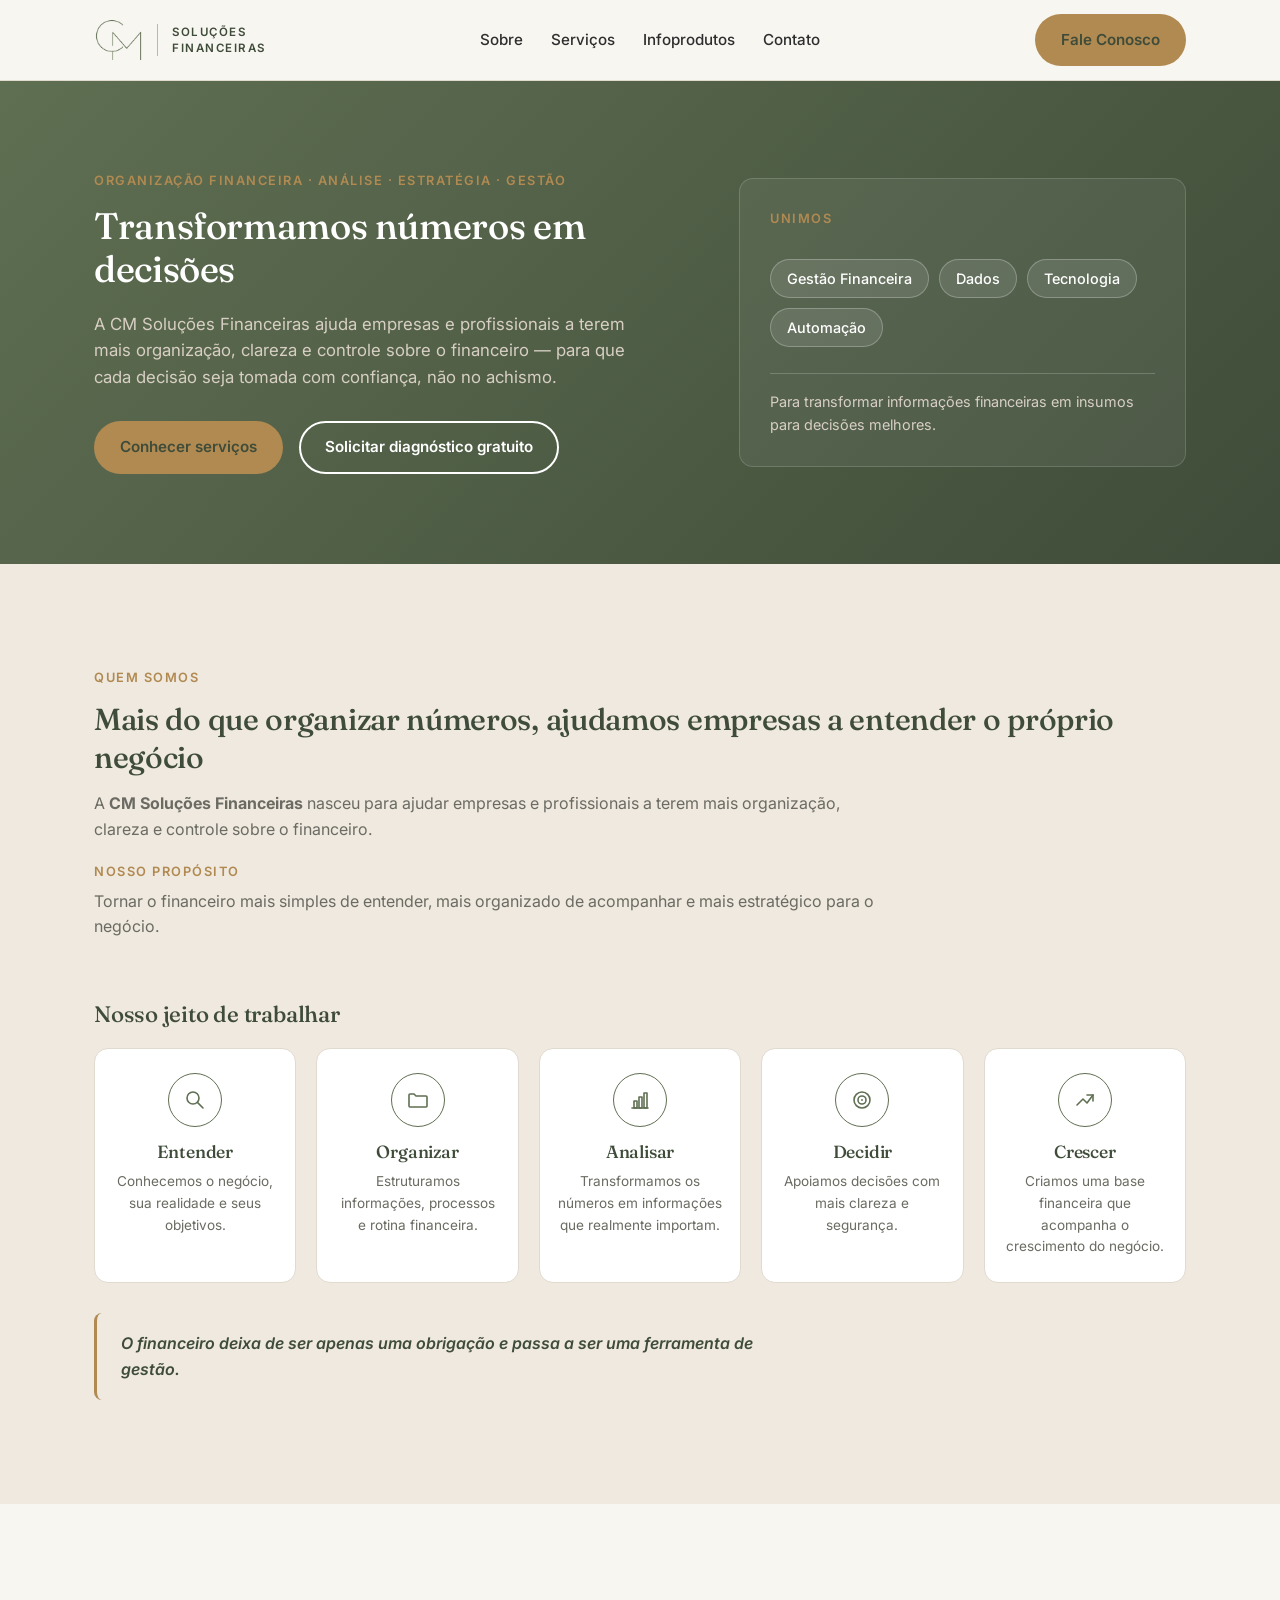
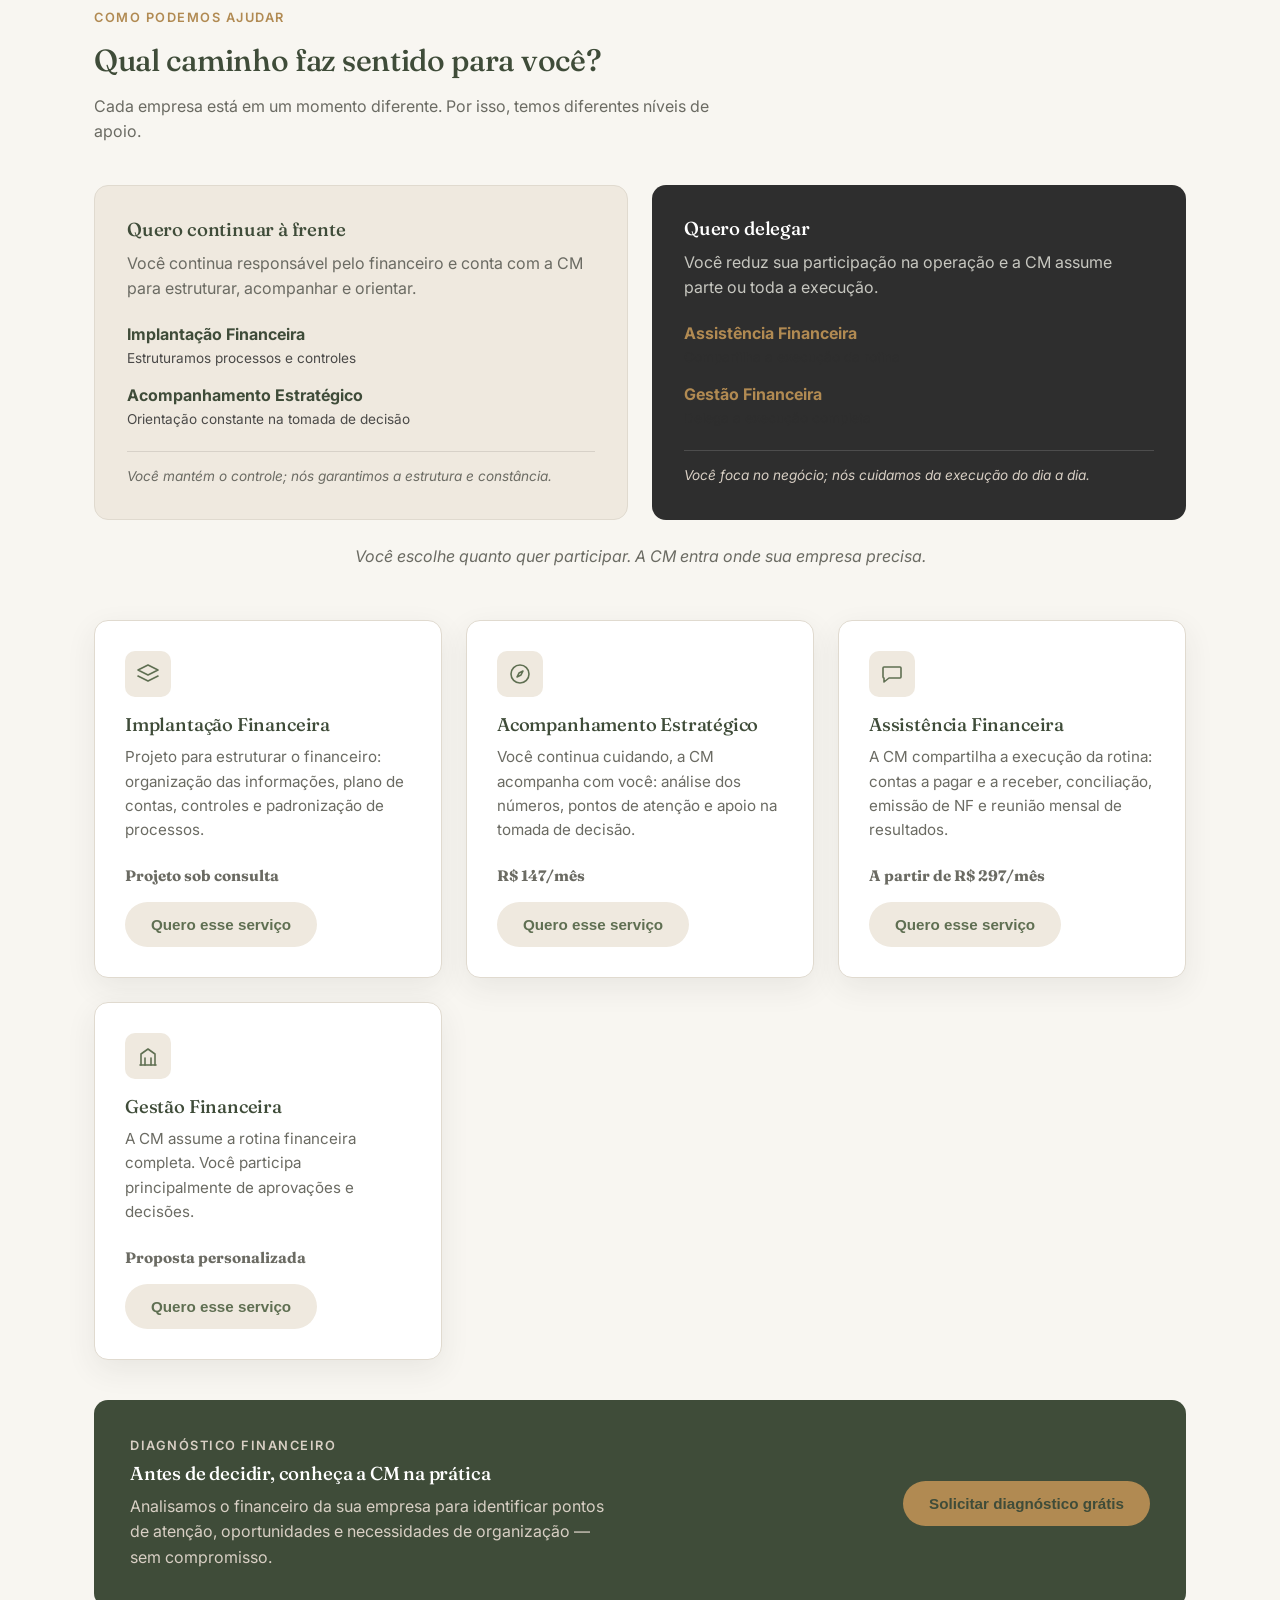
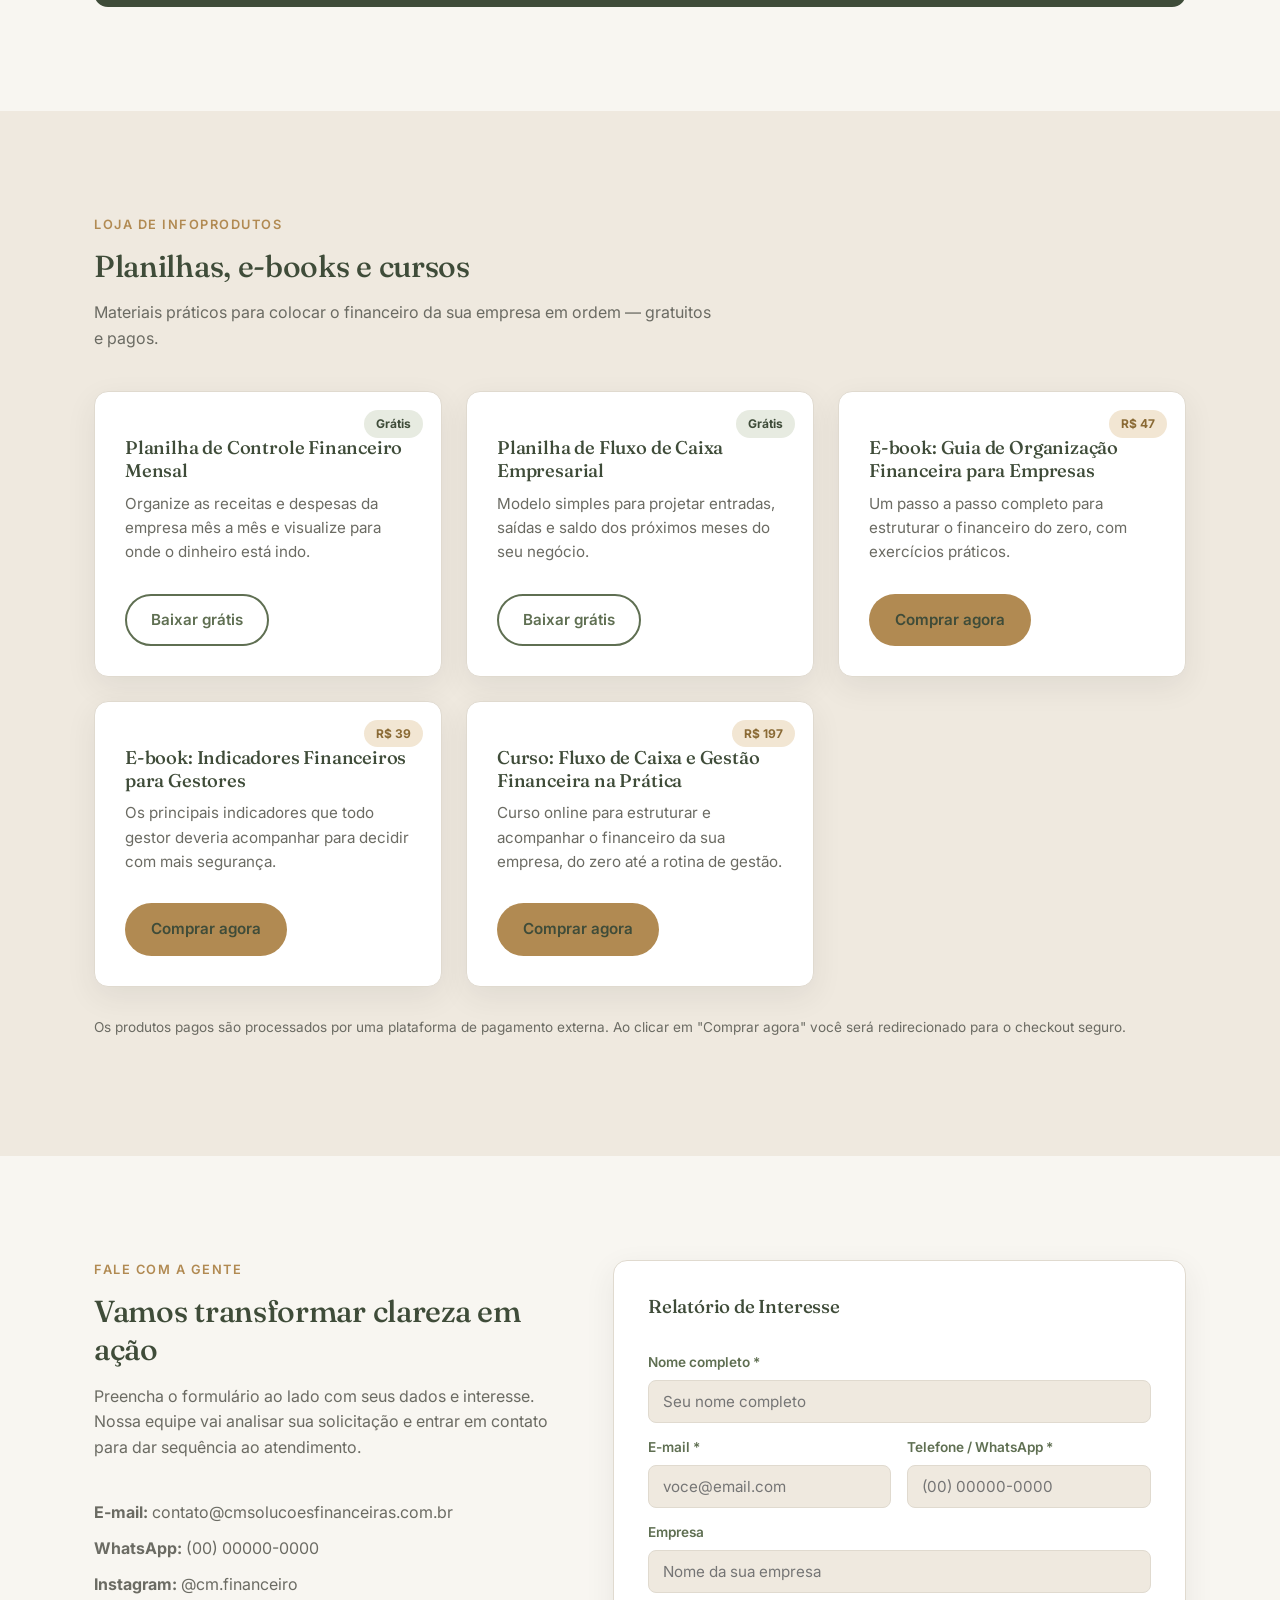
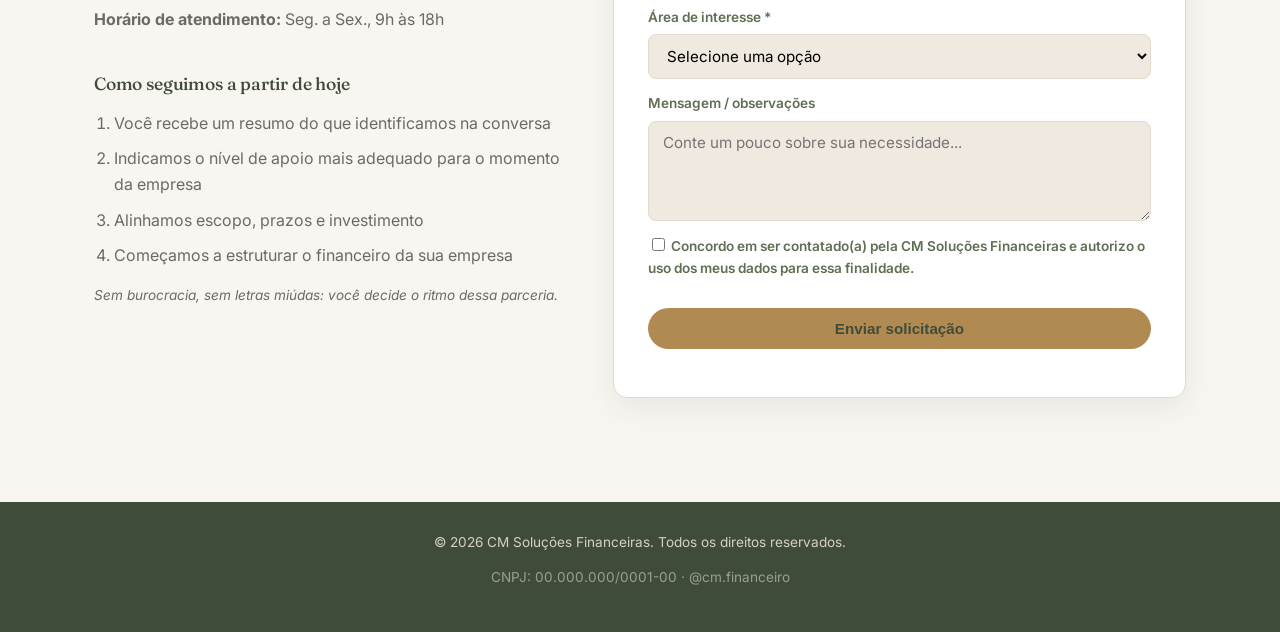
==== commit bcf6a708: "Remove a seção de Dashboards (Portfólio em Power BI) Tira do site público a seção "Portfólio" (dashb" ====
--- a/index.html
+++ b/index.html
@@ -23,7 +23,6 @@
     <nav class="nav" id="nav">
       <a href="#sobre">Sobre</a>
       <a href="#servicos">Serviços</a>
-      <a href="#portfolio">Portfólio</a>
       <a href="#infoprodutos">Infoprodutos</a>
       <a href="#contato">Contato</a>
     </nav>
@@ -202,29 +201,8 @@
     </div>
   </section>
 
-  <!-- PORTFÓLIO POWER BI -->
-  <section id="portfolio" class="section section-alt">
-    <div class="container">
-      <p class="section-eyebrow">Portfólio</p>
-      <h2 class="section-title">Dashboards em Power BI</h2>
-      <p class="section-sub">
-        Como unimos dados e tecnologia à gestão financeira, também desenvolvemos dashboards
-        personalizados em Power BI para dar clareza aos números do seu negócio.
-      </p>
-
-      <div class="portfolio-grid" id="portfolioGrid">
-        <p class="loading-placeholder">Carregando portfólio...</p>
-      </div>
-
-      <div class="portfolio-cta">
-        <p>Quer um dashboard assim, personalizado para o seu negócio?</p>
-        <a href="#contato" class="btn btn-primary" data-interesse="Dashboards em Power BI">Solicitar orçamento</a>
-      </div>
-    </div>
-  </section>
-
   <!-- INFOPRODUTOS -->
-  <section id="infoprodutos" class="section">
+  <section id="infoprodutos" class="section section-alt">
     <div class="container">
       <p class="section-eyebrow">Loja de Infoprodutos</p>
       <h2 class="section-title">Planilhas, e-books e cursos</h2>
@@ -244,7 +222,7 @@
   </section>
 
   <!-- CONTATO / RELATÓRIO -->
-  <section id="contato" class="section section-alt">
+  <section id="contato" class="section">
     <div class="container contato-grid">
       <div class="contato-info">
         <p class="section-eyebrow">Fale com a gente</p>
@@ -299,7 +277,6 @@
           <option>Acompanhamento Estratégico</option>
           <option>Assistência Financeira</option>
           <option>Gestão Financeira</option>
-          <option>Dashboards em Power BI</option>
           <option>Outro</option>
         </select>
 
--- a/assets/css/style.css
+++ b/assets/css/style.css
@@ -10,7 +10,7 @@
   --color-text: var(--color-graphite);
   --color-text-light: #6b6b63;
   --color-border: #e0dacf;
-  --radius: 12px;
+  --radius: 14px;
   --shadow: 0 10px 30px rgba(46, 46, 46, 0.08);
   --max-width: 1140px;
 }
@@ -27,12 +27,13 @@
   line-height: 1.6;
 }
 
-h1, h2, h3 {
+h1, h2, h3, h4 {
   font-family: 'Fraunces', 'Inter', serif;
-  font-weight: 600;
+  font-weight: 500;
+  letter-spacing: -0.01em;
   color: var(--color-olive-dark);
   margin: 0 0 .5em;
-  line-height: 1.2;
+  line-height: 1.25;
 }
 
 p { margin: 0 0 1em; }
@@ -187,7 +188,8 @@
 
 .hero h1 {
   color: #fff;
-  font-size: 2.4rem;
+  font-size: 2.3rem;
+  line-height: 1.18;
   margin-bottom: 20px;
 }
 
@@ -254,10 +256,10 @@
 }
 
 /* Sections */
-.section { padding: 90px 0; }
+.section { padding: 104px 0; }
 .section-alt { background: var(--color-bg-alt); }
 
-.section-title { font-size: 2rem; }
+.section-title { font-size: 1.9rem; }
 .section-sub {
   color: var(--color-text-light);
   max-width: 620px;
@@ -333,12 +335,7 @@
   color: var(--color-olive);
 }
 .etapa-icone svg { width: 24px; height: 24px; }
-.etapa h4 {
-  font-family: 'Fraunces', serif;
-  font-size: 1.15rem;
-  color: var(--color-olive-dark);
-  margin: 0 0 8px;
-}
+.etapa h4 { font-size: 1.1rem; margin: 0 0 8px; }
 .etapa p {
   font-size: 0.85rem;
   color: var(--color-text-light);
@@ -497,128 +494,6 @@
 }
 .diagnostico-banner h3 { color: #fff; margin-bottom: 8px; }
 .diagnostico-banner p { color: var(--color-beige); margin: 0; max-width: 480px; }
-
-/* Portfólio */
-.portfolio-grid {
-  display: grid;
-  grid-template-columns: repeat(4, 1fr);
-  gap: 24px;
-  margin-top: 20px;
-}
-
-.portfolio-card {
-  background: #fff;
-  border: 1px solid var(--color-border);
-  border-radius: var(--radius);
-  overflow: hidden;
-  box-shadow: var(--shadow);
-  display: flex;
-  flex-direction: column;
-  transition: transform .18s ease, box-shadow .18s ease;
-}
-.portfolio-card:hover { transform: translateY(-3px); box-shadow: 0 16px 40px rgba(46,46,46,.12); }
-
-.portfolio-preview {
-  background: linear-gradient(160deg, var(--color-olive-dark) 0%, var(--color-olive) 100%);
-  padding: 24px 20px;
-  min-height: 150px;
-  display: flex;
-  flex-direction: column;
-  justify-content: flex-end;
-  gap: 14px;
-}
-
-.mini-kpis {
-  display: flex;
-  gap: 18px;
-}
-.mini-kpi {
-  display: flex;
-  flex-direction: column;
-  font-size: 0.7rem;
-  color: var(--color-beige);
-}
-.mini-kpi strong {
-  font-family: 'Fraunces', serif;
-  font-size: 1.3rem;
-  font-weight: 700;
-  color: #fff;
-}
-
-.mini-chart {
-  display: flex;
-  align-items: flex-end;
-  gap: 6px;
-  height: 60px;
-}
-.mini-chart span {
-  flex: 1;
-  height: var(--h);
-  background: linear-gradient(180deg, var(--color-gold) 0%, rgba(177,138,82,0.55) 100%);
-  border-radius: 3px 3px 0 0;
-}
-
-.mini-donut {
-  width: 76px;
-  height: 76px;
-  margin: 0 auto;
-  border-radius: 50%;
-  background: conic-gradient(
-    var(--color-olive) 0% var(--p1),
-    var(--color-gold) var(--p1) var(--p2),
-    var(--color-beige) var(--p2) 100%
-  );
-  position: relative;
-}
-.mini-donut::after {
-  content: '';
-  position: absolute;
-  inset: 14px;
-  border-radius: 50%;
-  background: var(--color-olive-dark);
-}
-
-.mini-legend {
-  display: flex;
-  flex-direction: column;
-  gap: 4px;
-  align-items: center;
-}
-.mini-legend span {
-  display: flex;
-  align-items: center;
-  gap: 6px;
-  font-size: 0.7rem;
-  color: var(--color-beige);
-}
-.mini-legend i {
-  width: 8px;
-  height: 8px;
-  border-radius: 50%;
-  display: inline-block;
-}
-
-.portfolio-info { padding: 20px; }
-.portfolio-info h3 { font-size: 1.1rem; }
-.portfolio-info p {
-  color: var(--color-text-light);
-  font-size: 0.9rem;
-  margin: 0;
-}
-
-.portfolio-cta {
-  margin-top: 40px;
-  text-align: center;
-  background: var(--color-bg-alt);
-  border-radius: var(--radius);
-  padding: 34px;
-}
-.portfolio-cta p {
-  font-family: 'Fraunces', serif;
-  font-size: 1.3rem;
-  color: var(--color-olive-dark);
-  margin-bottom: 16px;
-}
 
 /* Contato */
 .contato-grid {
@@ -810,7 +685,6 @@
   .hero-inner { grid-template-columns: 1fr; }
   .contato-grid { grid-template-columns: 1fr; }
   .cards-grid { grid-template-columns: repeat(2, 1fr); }
-  .portfolio-grid { grid-template-columns: repeat(2, 1fr); }
   .etapas { grid-template-columns: repeat(3, 1fr); }
   .path-grid { grid-template-columns: 1fr; }
 }
@@ -839,7 +713,6 @@
   }
 
   .cards-grid { grid-template-columns: 1fr; }
-  .portfolio-grid { grid-template-columns: 1fr; }
   .etapas { grid-template-columns: repeat(2, 1fr); }
   .form-row { grid-template-columns: 1fr; }
   .hero h1 { font-size: 1.9rem; }
